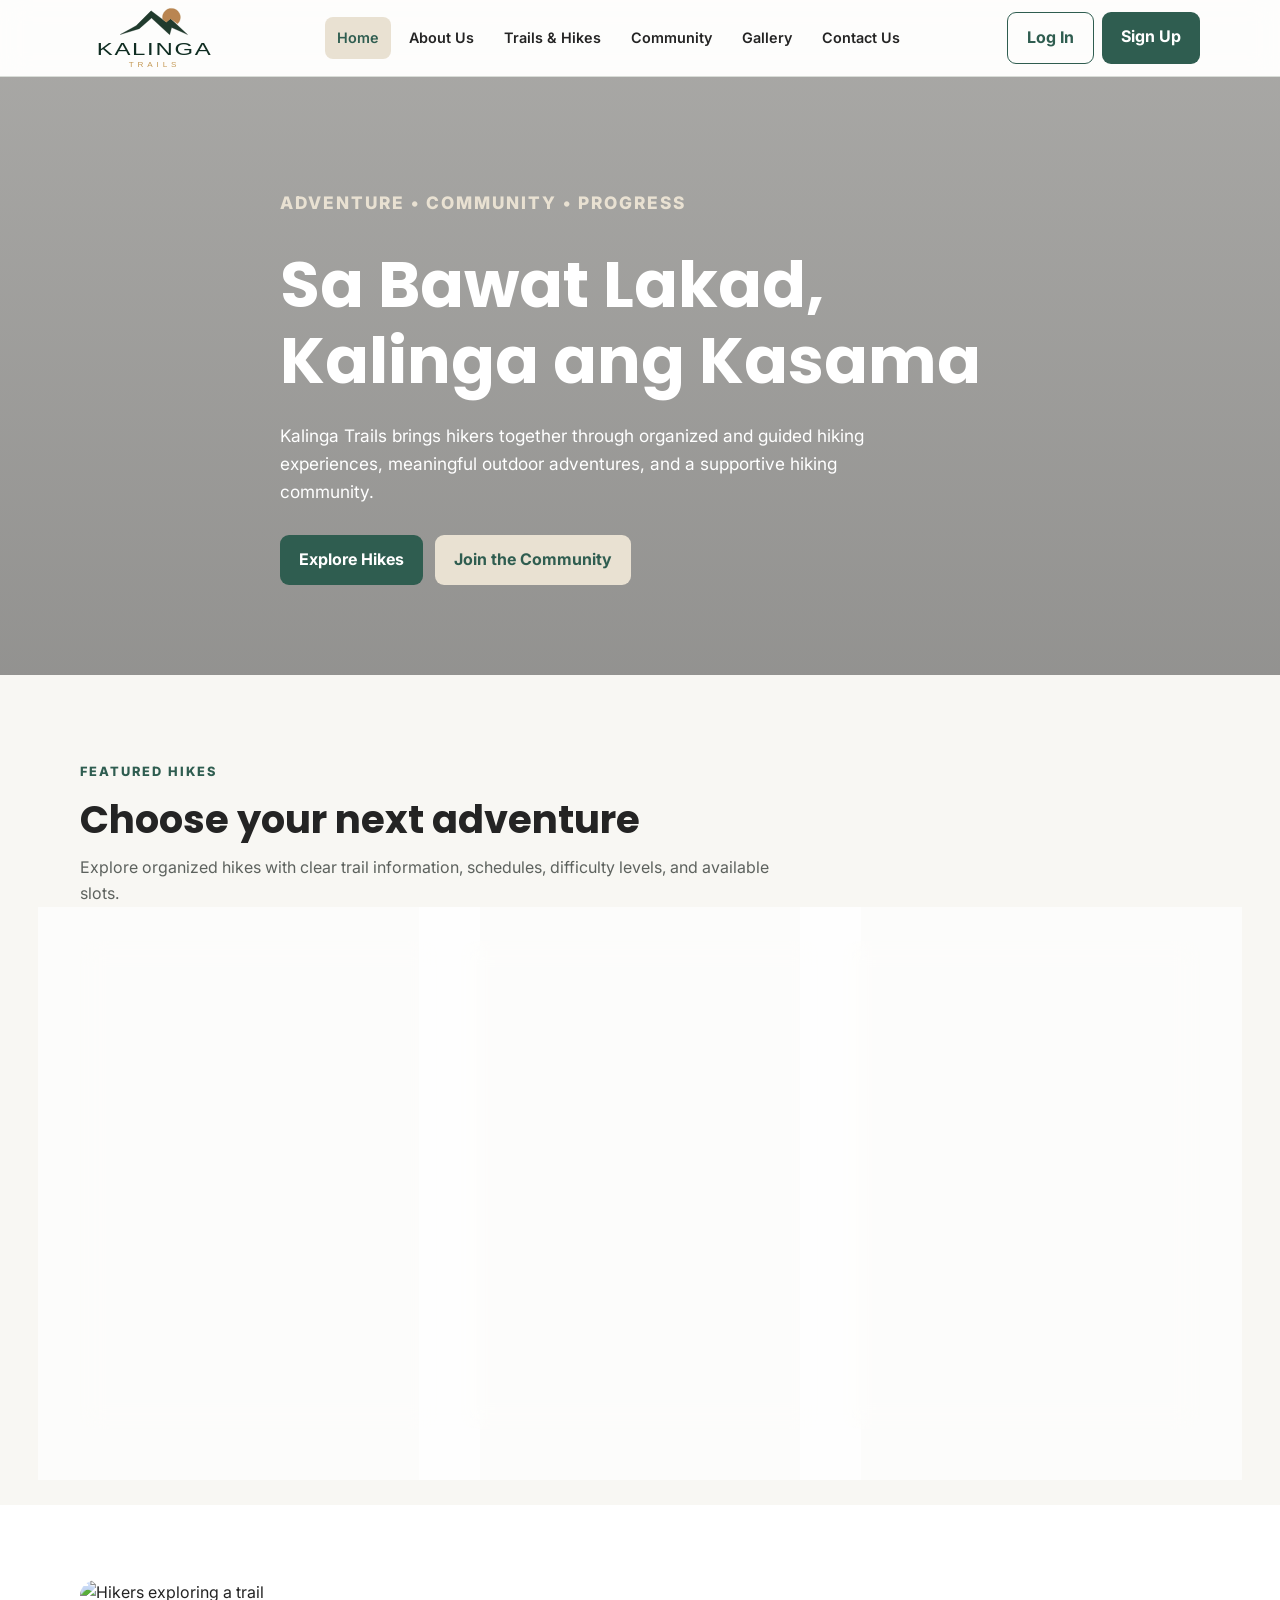
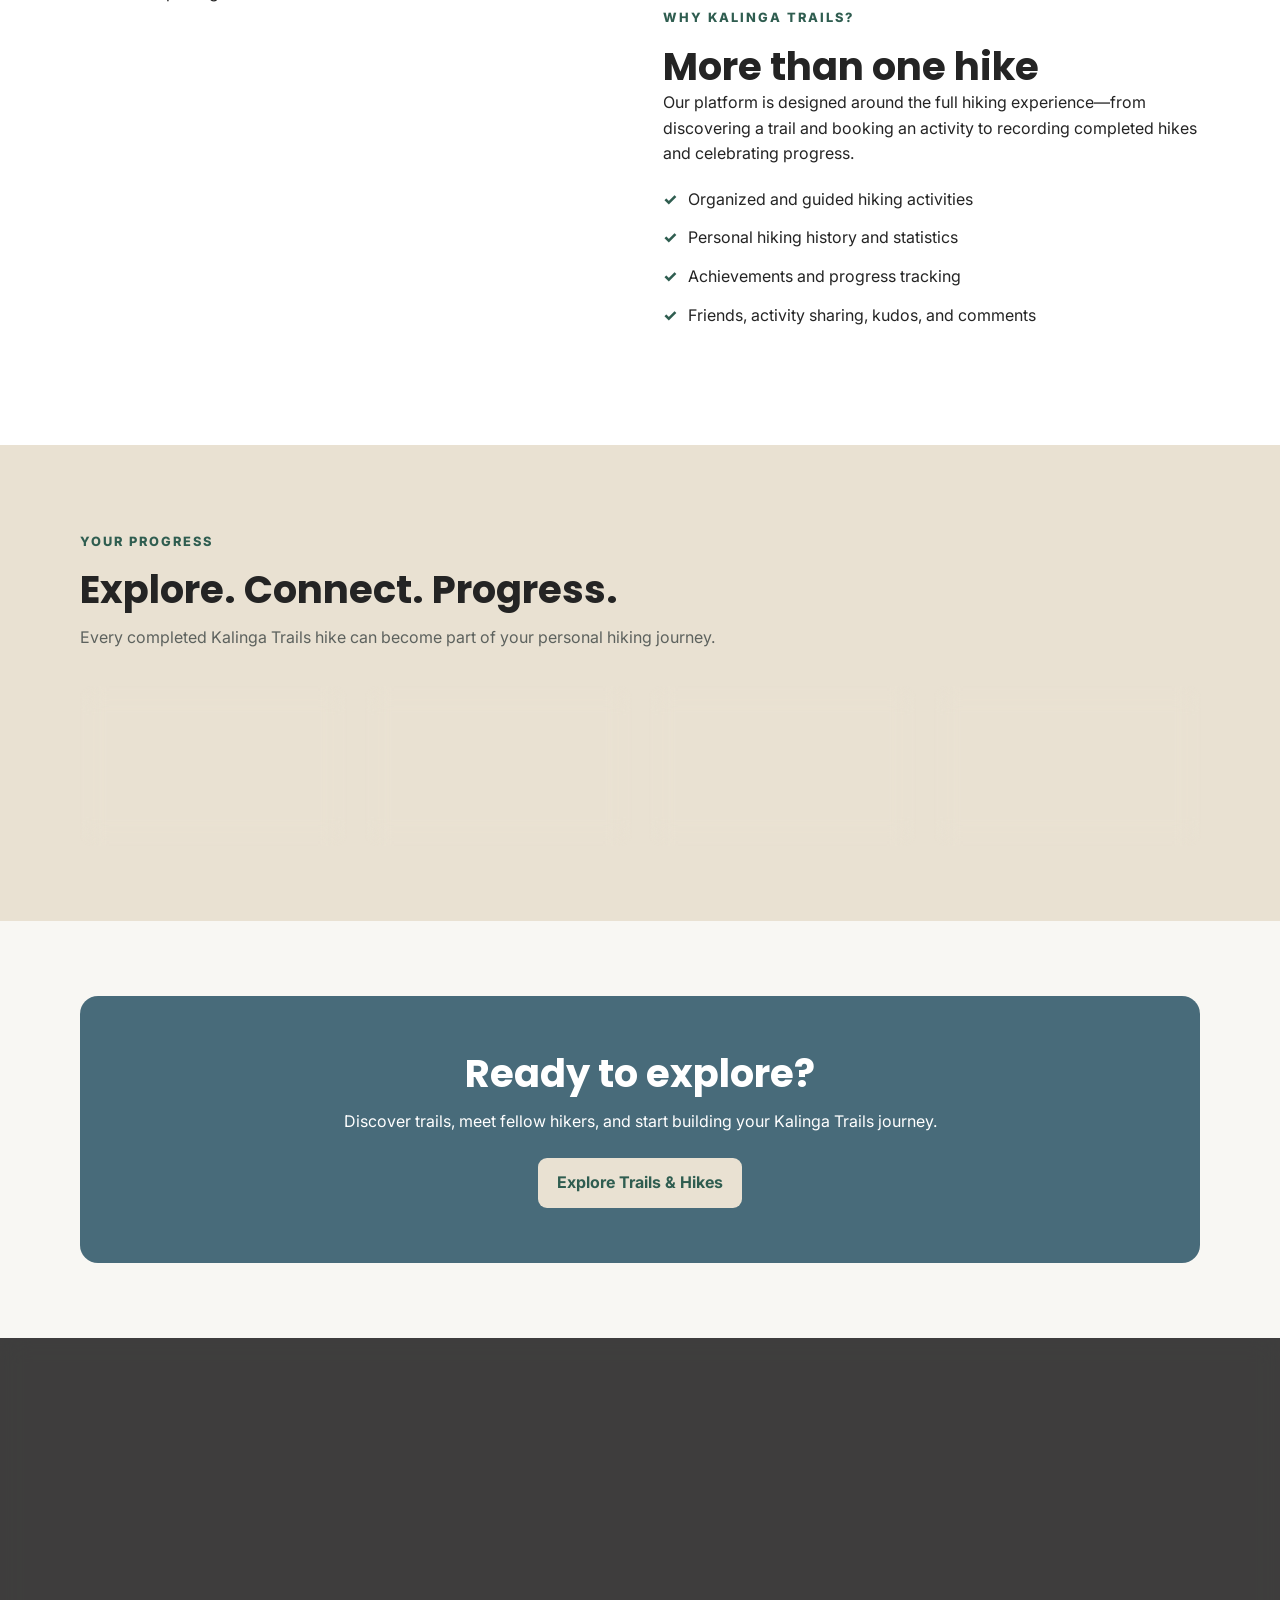
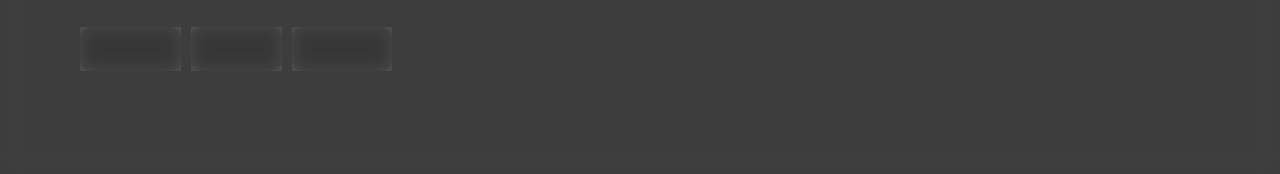
==== index.html @ 74669bc1 "Initial commit" ====
<!DOCTYPE html>
<html lang="en">
    <head>
        <meta charset="UTF-8">
        <meta name="viewport" content="width=device-width, initial-scale=1.0">
    <title>Kalinga Trails | Explore. Connect. Progress.</title>
        <link rel="stylesheet" href="style.css">
    </head>
    <body>
        <header class="site-header">
            <nav class="navbar container">

                <a class="logo" href="index.html" aria-label="Kalinga Trails Home">
                    <svg xmlns="http://www.w3.org/2000/svg"
                    class="logo-svg"
                    viewBox="240 420 780 430"
                    role="img"
                    aria-label="Kalinga Trails">

                    <path
                    d="M400 609 L505 551 L604 452 L704 527 L733 505 L845 609 L740 562 L727 610 L607 500 L526 570 Z"
                    fill="#203B2D"
                    stroke="#15291F"
                    stroke-width="2"
                    stroke-linejoin="round"/>

                    <path
                    d="M681 507 A59 59 0 1 1 779 538 L733 505 L704 527 Z"
                    fill="#B98551"
                    stroke="#A97842"
                    stroke-width="2"
                    stroke-linejoin="round"/>

                    <text
                    x="627" y="743"
                    text-anchor="middle"
                    font-family="Arial, Helvetica, sans-serif"
                    font-size="112"
                    font-weight="500"
                    letter-spacing="8"
                    fill="#102D22"
                    textLength="765"
                lengthAdjust="spacingAndGlyphs">KALINGA</text>

                <text
                x="627" y="824"
                text-anchor="middle"
                font-family="Arial, Helvetica, sans-serif"
                font-size="53"
                font-weight="400"
                letter-spacing="25"
                fill="#C49A57"
                textLength="342"
            lengthAdjust="spacingAndGlyphs">TRAILS</text>

        </svg>
    </a>
    <input type="checkbox" id="nav-toggle" class="nav-toggle" aria-label="Toggle navigation menu">
    <label for="nav-toggle" class="nav-toggle-label"><span></span></label>
    <ul class="nav-links">

    <li><a class="active" href="index.html">Home</a></li>
    <li><a href="about.html">About Us</a></li>
    <li><a href="trails.html">Trails & Hikes</a></li>
    <li><a href="community.html">Community</a></li>
    <li><a href="gallery.html">Gallery</a></li>
    <li><a href="contact.html">Contact Us</a></li>
    </ul>
    <div class="nav-actions">
    <a class="btn btn-outline" href="#">Log In</a>
    <a class="btn btn-primary" href="#">Sign Up</a>
    </div>
</nav>
</header>

<main>
    <section class="hero">
        <div class="container hero-content">
        <p class="eyebrow">Adventure • Community • Progress</p>
        <h1>Sa Bawat Lakad, Kalinga ang Kasama</h1>
        <p>Kalinga Trails brings hikers together through organized and guided hiking experiences, meaningful outdoor adventures, and a supportive hiking community.</p>
            <div class="hero-buttons">
            <a class="btn btn-primary" href="trails.html">Explore Hikes</a>
            <a class="btn btn-secondary" href="community.html">Join the Community</a>
            </div>
        </div>
    </section>

    <section class="section">
        <div class="container">
            <div class="section-header">
            <p class="eyebrow" style="color: var(--forest);">Featured Hikes</p>
            <h2>Choose your next adventure</h2>
            <p>Explore organized hikes with clear trail information, schedules, difficulty levels, and available slots.</p>
            </div>

            <div class="cards">
                <article class="card">
                    <img class="card-image" src="https://images.unsplash.com/photo-1551632811-561732d1e306?auto=format&fit=crop&w=900&q=80" alt="Hikers walking on a mountain trail">
                    <div class="card-body">
                    <span class="tag">Moderate</span>
                    <h3>Mount Ulap Adventure</h3>
                    <p>A scenic mountain hike featuring open ridges and refreshing views.</p>
                        <div class="card-meta">
                        <span class="tag">8 km</span>
                        <span class="tag">4–5 hrs</span>
                        <span class="tag">12 slots</span>
                        </div>
                    <a class="btn btn-primary" href="hike-details.html">View Details</a>
                    </div>
                </article>

                <article class="card">
                    <img class="card-image" src="https://images.unsplash.com/photo-1464278533981-50106e6176b1?auto=format&fit=crop&w=900&q=80" alt="Mountain landscape">
                    <div class="card-body">
                    <span class="tag">Easy</span>
                    <h3>Forest Ridge Walk</h3>
                    <p>A beginner-friendly outdoor experience for hikers starting their journey.</p>
                        <div class="card-meta">
                        <span class="tag">5 km</span>
                        <span class="tag">3 hrs</span>
                        <span class="tag">15 slots</span>
                        </div>
                    <a class="btn btn-primary" href="hike-details.html">View Details</a>
                    </div>
                </article>

                <article class="card">
                    <img class="card-image" src="https://images.unsplash.com/photo-1464278533981-50106e6176b1?auto=format&fit=crop&w=900&q=80" alt="Mountain trail under a blue sky">
                    <div class="card-body">
                    <span class="tag">Challenging</span>
                    <h3>Highland Summit</h3>
                    <p>A longer adventure for returning hikers looking for a greater challenge.</p>
                        <div class="card-meta">
                        <span class="tag">11 km</span>
                        <span class="tag">6–7 hrs</span>
                        <span class="tag">8 slots</span>
                        </div>
                    <a class="btn btn-primary" href="hike-details.html">View Details</a>
                    </div>
                </article>
            </div>
        </div>
    </section>

    <section class="section section-light">
        <div class="container split">
            <img src="https://images.unsplash.com/photo-1551632811-561732d1e306?auto=format&fit=crop&w=1200&q=80" alt="Hikers exploring a trail">
            <div>
            <p class="eyebrow" style="color: var(--forest);">Why Kalinga Trails?</p>
            <h2>More than one hike</h2>
            <p>Our platform is designed around the full hiking experience—from discovering a trail and booking an activity to recording completed hikes and celebrating progress.</p>
                <ul class="feature-list">
                <li>Organized and guided hiking activities</li>
                <li>Personal hiking history and statistics</li>
                <li>Achievements and progress tracking</li>
                <li>Friends, activity sharing, kudos, and comments</li>
                </ul>
            </div>
        </div>
    </section>

    <section class="section section-sand">
        <div class="container">
            <div class="section-header">
            <p class="eyebrow" style="color: var(--forest);">Your Progress</p>
            <h2>Explore. Connect. Progress.</h2>
            <p>Every completed Kalinga Trails hike can become part of your personal hiking journey.</p>
            </div>
            <div class="info-grid">
            <div class="info-box"><strong>01</strong><h3>Discover</h3><p>Find hikes that match your experience and interests.</p></div>
            <div class="info-box"><strong>02</strong><h3>Book</h3><p>Choose an available guided hiking activity.</p></div>
            <div class="info-box"><strong>03</strong><h3>Complete</h3><p>Join the hike and have your participation verified.</p></div>
            <div class="info-box"><strong>04</strong><h3>Progress</h3><p>Build your hiking history and earn achievements.</p></div>
            </div>
        </div>
    </section>

    <section class="section">
        <div class="container">
            <div class="cta">
            <h2>Ready to explore?</h2>
            <p>Discover trails, meet fellow hikers, and start building your Kalinga Trails journey.</p>
            <a class="btn btn-secondary" href="trails.html">Explore Trails & Hikes</a>
            </div>
        </div>
    </section>
</main>

<footer class="site-footer">
    <div class="container">
        <div class="footer-grid">
            <div>
            <h3>Kalinga Trails</h3>
            <p>Organized hiking experiences built around adventure, community, and progress.</p>
            </div>
            <div>
            <h3>Quick Links</h3>
                <ul class="footer-links">
                <li><a href="about.html">About Us</a></li>
                <li><a href="trails.html">Trails & Hikes</a></li>
                <li><a href="community.html">Community</a></li>
                <li><a href="gallery.html">Gallery</a></li>
                </ul>
            </div>
            <div>
            <h3>Contact</h3>
            <p>Email: hello@kalingatrails.example</p>
            <p>Phone: +63 900 123 4567</p>
            <p>Philippines</p>
            </div>
            <div>
                <h3>Social Accounts</h3>
                <div class="social-links">
                    <a href="#" aria-label="Facebook">Facebook</a>
                    <a href="#" aria-label="YouTube">YouTube</a>
                    <a href="#" aria-label="Instagram">Instagram</a>
                </div>
            </div>
        </div>
    <p class="copyright">© 2026 Kalinga Trails. All rights reserved.</p>
    </div>
</footer>
</body>
</html>
---- style.css ----
@import url('https://fonts.googleapis.com/css2?family=Inter:wght@400;500;600;700&family=Poppins:wght@600;700;800&display=swap');

:root {
    --forest: #2F5D50;
    --mountain: #486B7A;
    --sand: #E9E1D2;
    --offwhite: #F8F7F3;
    --charcoal: #242424;
    --white: #FFFFFF;
    --border: #d9ddd8;
    --shadow: 0 8px 24px rgba(36, 36, 36, 0.08);
}

* {
box-sizing: border-box;
margin: 0;
padding: 0;
}

html {
    scroll-behavior: smooth;
}

body {
    font-family: "Inter", sans-serif;
    color: var(--charcoal);
    background: var(--offwhite);
    line-height: 1.6;
}

img {
    width: 100%;
    display: block;
}

a {
    color: inherit;
    text-decoration: none;
}

h1, h2, h3, h4 {
    font-family: "Poppins", sans-serif;
    line-height: 1.2;
}

h1 {
    font-size: clamp(2.2rem, 5vw, 4.5rem);
}

h2 {
    font-size: clamp(1.8rem, 3vw, 2.7rem);
}

h3 {
    font-size: 1.25rem;
}

.container {
    width: min(1120px, 92%);
    margin: auto;
}

.site-header {
    background: var(--white);
    border-bottom: 1px solid var(--border);
    position: sticky;
    top: 0;
    z-index: 10;
}

.navbar {
    min-height: 76px;
    display: flex;
    align-items: center;
    justify-content: space-between;
    gap: 25px;
}

.logo {
    display: flex;
    align-items: center;
    flex-shrink: 0;
    color: var(--forest);
    text-decoration: none;
}

.logo-svg {
    display: block;
    width: 150px;
    height: 65px;
    flex-shrink: 0;
}

.logo-mark {
    width: 38px;
    height: 38px;
    border-radius: 50% 50% 45% 45%;
    background: var(--forest);
    position: relative;
    overflow: hidden;
}

.logo-mark::before {
    content: "";
    position: absolute;
    width: 28px;
    height: 28px;
    background: var(--mountain);
    transform: rotate(45deg);
    left: 5px;
    top: 15px;
}

.logo-mark::after {
    content: "";
    position: absolute;
    width: 20px;
    height: 20px;
    background: var(--sand);
    transform: rotate(45deg);
    left: 12px;
    top: 10px;
}

.nav-links {
    display: flex;
    flex-wrap: wrap;
    justify-content: flex-end;
    gap: 6px;
    list-style: none;
}

.nav-links a {
    display: block;
    padding: 9px 12px;
    border-radius: 8px;
    font-size: 0.9rem;
    font-weight: 600;
}

.nav-links a:hover,
.nav-links a.active {
    background: var(--sand);
    color: var(--forest);
}

.nav-actions {
    display: flex;
    gap: 8px;
}

.btn {
    display: inline-block;
    border: 0;
    border-radius: 9px;
    padding: 12px 19px;
    font-weight: 700;
    font-family: "Inter", sans-serif;
    cursor: pointer;
    text-align: center;

    transition: background-color 0.2s ease,
    transform 0.2s ease;
}

.btn:hover {
    transform: translateY(-2px);
}

.btn-primary {
    background: var(--forest);
    color: var(--white);
}

.btn-primary:hover {
    background: #244a40;
}

.btn-secondary {
    background: var(--sand);
    color: var(--forest);
}

.btn-outline {
    border: 1px solid var(--forest);
    color: var(--forest);
    background: transparent;
}


.btn:focus-visible {
    outline: 3px solid var(--mountain);
    outline-offset: 3px;
}
.hero {
    min-height: 590px;
    display: flex;
    align-items: center;
    background:
        linear-gradient(rgba(36,36,36,.38), rgba(36,36,36,.48)),
        url("https://images.unsplash.com/photo-1464822759023-fed622ff2c3b?auto=format&fit=crop&w=1800&q=85")
        center/cover;
        color: var(--white);
    }

    .hero-content {
        max-width: 720px;
        padding: 90px 0;
    }

    .eyebrow {
        color: var(--sand);
        text-transform: uppercase;
        letter-spacing: 2px;
        font-size: .8rem;
        font-weight: 800;
        margin-bottom: 15px;
    }

    .hero p {
        max-width: 650px;
        margin: 22px 0 30px;
        font-size: 1.08rem;
    }

    .hero-buttons {
        display: flex;
        flex-wrap: wrap;
        gap: 12px;
    }

    .section {
        padding: 75px 0;
    }

    .section-header {
        max-width: 700px;
        margin-bottom: 35px;
    }

    .section-header p {
        margin-top: 12px;
        color: #5d625e;
    }

    .section-light {
        background: var(--white);
    }

    .section-sand {
        background: var(--sand);
    }

    .cards {
        display: grid;
        grid-template-columns: repeat(3, 1fr);
        gap: 24px;
    }

    .card {
        background: var(--white);
        border-radius: 15px;
        overflow: hidden;
        box-shadow: var(--shadow);
        border: 1px solid rgba(36,36,36,.06);
    }

    .card-image {
        height: 220px;
        object-fit: cover;
    }

    .card-body {
        padding: 22px;
    }

    .card-body p {
        color: #606560;
        margin: 10px 0 18px;
    }

    .card-meta {
        display: flex;
        flex-wrap: wrap;
        gap: 8px;
        margin: 14px 0;
    }

    .card,
    .info-box,
    .activity {
        box-shadow: 0 4px 16px rgba(36, 36, 36, 0.06);
        transition: transform 0.2s ease,
        box-shadow 0.2s ease;
    }

    .card:hover {
        transform: translateY(-4px);
        box-shadow: 0 10px 26px rgba(36, 36, 36, 0.12);
    }

    .tag {
        background: var(--sand);
        color: var(--forest);
        padding: 5px 9px;
        border-radius: 20px;
        font-size: .78rem;
        font-weight: 700;
    }

    .info-grid {
        display: grid;
        grid-template-columns: repeat(4, 1fr);
        gap: 18px;
    }

    .info-box {
        background: var(--white);
        border-radius: 12px;
        padding: 22px;
        border: 1px solid var(--border);
    }

    .info-box strong {
        display: block;
        color: var(--forest);
        font-size: 1.5rem;
        font-family: "Poppins", sans-serif;
    }

    .split {
        display: grid;
        grid-template-columns: 1fr 1fr;
        gap: 45px;
        align-items: center;
    }

    .split img {
        height: 390px;
        object-fit: cover;
        border-radius: 16px;
    }

    .feature-list {
        list-style: none;
        margin-top: 20px;
    }

    .feature-list li {
        margin: 13px 0;
        padding-left: 25px;
        position: relative;
    }

    .feature-list li::before {
        content: "✓";
        color: var(--forest);
        font-weight: 800;
        position: absolute;
        left: 0;
    }

    .page-hero {
        padding: 80px 0;
        background: var(--forest);
        color: var(--white);
    }

    .page-hero p {
        max-width: 680px;
        margin-top: 14px;
        color: #edf3ef;
    }

    .filters {
        display: flex;
        flex-wrap: wrap;
        gap: 10px;
        margin-bottom: 28px;
    }

    .filter {
        padding: 9px 15px;
        border-radius: 20px;
        border: 1px solid var(--border);
        background: var(--white);
        color: var(--charcoal);
        font-size: .9rem;
    }

    .details-grid {
        display: grid;
        grid-template-columns: 1.5fr 1fr;
        gap: 35px;
    }

    .details-image {
        border-radius: 16px;
        height: 460px;
        object-fit: cover;
    }

    .detail-panel {
        background: var(--white);
        padding: 28px;
        border-radius: 16px;
        box-shadow: var(--shadow);
        align-self: start;
    }

    .detail-row {
        display: flex;
        justify-content: space-between;
        gap: 20px;
        padding: 13px 0;
        border-bottom: 1px solid var(--border);
    }

    .detail-row:last-child {
        border-bottom: 0;
    }

    .gallery {
        display: grid;
        grid-template-columns: repeat(3, 1fr);
        gap: 16px;
    }

    .gallery img {
        height: 270px;
        object-fit: cover;
        border-radius: 12px;
    }

    .community-grid {
        display: grid;
        grid-template-columns: 2fr 1fr;
        gap: 24px;
    }

    .activity {
        background: var(--white);
        border: 1px solid var(--border);
        border-radius: 14px;
        padding: 22px;
        margin-bottom: 16px;
    }

    .activity-top {
        display: flex;
        justify-content: space-between;
        gap: 10px;
        margin-bottom: 10px;
    }

    .badge {
        background: var(--forest);
        color: var(--white);
        border-radius: 20px;
        padding: 5px 10px;
        font-size: .75rem;
        font-weight: 700;
    }

    .form-box {
        background: var(--white);
        padding: 30px;
        border-radius: 15px;
        box-shadow: var(--shadow);
    }

    .form-group {
        margin-bottom: 17px;
    }

    label {
        display: block;
        font-weight: 700;
        margin-bottom: 7px;
    }

    input, textarea, select {
        width: 100%;
        border: 1px solid #cbd1cc;
        border-radius: 8px;
        padding: 12px;
        font: inherit;
        background: var(--white);
    }

    textarea {
        min-height: 130px;
        resize: vertical;
    }

    .faq {
        margin-top: 35px;
    }

    .faq-item {
        background: var(--white);
        padding: 20px;
        border-bottom: 1px solid var(--border);
    }

    .site-footer {
        background: var(--charcoal);
        color: var(--white);
        padding: 50px 0 25px;
    }

    .footer-grid {
        display: grid;
        grid-template-columns: 1.5fr 1fr 1fr;
        gap: 35px;
    }

    .footer-grid h3 {
        margin-bottom: 13px;
    }

    .footer-grid p,
    .footer-grid a {
        color: #d4d8d5;
    }

    .footer-links {
        list-style: none;
    }

    .footer-links li {
        margin: 7px 0;
    }

    .copyright {
        border-top: 1px solid #454945;
        margin-top: 35px;
        padding-top: 20px;
        color: #b7bcb8;
        font-size: .85rem;
    }

    .cta {
        text-align: center;
        background: var(--mountain);
        color: var(--white);
        border-radius: 18px;
        padding: 55px 25px;
    }

    .cta p {
        margin: 12px auto 24px;
        max-width: 650px;
    }

    /* Glass Morphism */
    .site-header {
        background: rgba(255, 255, 255, 0.72);
        backdrop-filter: blur(14px);
        -webkit-backdrop-filter: blur(14px);
    }

    .card,
    .info-box,
    .activity,
    .form-box,
    .detail-panel,
    .faq-item,
    .filter {
        background: rgba(255, 255, 255, 0.62);
        border: 1px solid rgba(255, 255, 255, 0.45);
        backdrop-filter: blur(12px);
        -webkit-backdrop-filter: blur(12px);
    }

    .card,
    .info-box,
    .activity,
    .form-box,
    .detail-panel {
        box-shadow: 0 8px 28px rgba(36, 36, 36, 0.10);
    }

    .site-footer {
        background: rgba(36, 36, 36, 0.88);
        backdrop-filter: blur(14px);
        -webkit-backdrop-filter: blur(14px);
    }

    .social-links {
        display: flex;
        flex-wrap: wrap;
        gap: 10px;
        margin-top: 12px;
    }

    .social-links a {
        display: inline-block;
        padding: 8px 12px;
        border: 1px solid rgba(255, 255, 255, 0.25);
        border-radius: 10px;
        background: rgba(255, 255, 255, 0.08);
        color: #d4d8d5;
        backdrop-filter: blur(8px);
        -webkit-backdrop-filter: blur(8px);
        transition: background-color 0.2s ease,
        transform 0.2s ease;
    }

    .social-links a:hover {
        background: rgba(255, 255, 255, 0.16);
        transform: translateY(-2px);
    }

    /* ===== Hamburger toggle (hidden on desktop and tablet) ===== */
.nav-toggle {
    position: absolute;
    opacity: 0;
    pointer-events: none;
}

.nav-toggle-label {
    display: none;
}

/* ===== Responsive: Tablet landscape (header) ===== */
@media (max-width: 1024px) {
    .navbar {
        flex-wrap: wrap;
        align-items: center;
        justify-content: space-between;
        gap: 6px 12px;
        padding: 10px 0;
        min-height: auto;
    }

    .nav-actions {
        order: 2;
    }

    .nav-links {
        order: 3;
        width: 100%;
        flex-wrap: wrap;
        justify-content: flex-start;
        gap: 4px;
    }
}

/* ===== Responsive: Tablet ===== */
@media (max-width: 900px) {
    .cards {
        grid-template-columns: repeat(2, 1fr);
    }

    .info-grid {
        grid-template-columns: repeat(2, 1fr);
    }

    .split,
    .details-grid,
    .community-grid {
        grid-template-columns: 1fr;
    }

    .footer-grid {
        grid-template-columns: 1fr 1fr;
    }
}

/* ===== Responsive: Mobile ===== */
@media (max-width: 600px) {
    .container {
        width: min(92%, 520px);
    }

    /* Header */
    .site-header {
        position: static;
    }

    .logo-svg {
        width: 110px;
        height: 48px;
    }

    /* Hamburger button */
    .nav-toggle-label {
        display: flex;
        align-items: center;
        justify-content: center;
        order: 1;
        width: 44px;
        height: 44px;
        border-radius: 8px;
        cursor: pointer;
    }

    .nav-toggle:focus-visible + .nav-toggle-label {
        outline: 3px solid var(--mountain);
        outline-offset: 2px;
    }

    /* Three lines */
    .nav-toggle-label span,
    .nav-toggle-label span::before,
    .nav-toggle-label span::after {
        display: block;
        width: 24px;
        height: 3px;
        border-radius: 2px;
        background: var(--forest);
        transition: transform 0.2s ease, background-color 0.2s ease;
    }

    .nav-toggle-label span {
        position: relative;
    }

    .nav-toggle-label span::before,
    .nav-toggle-label span::after {
        content: "";
        position: absolute;
        left: 0;
    }

    .nav-toggle-label span::before {
        top: -8px;
    }

    .nav-toggle-label span::after {
        top: 8px;
    }

    /* Turns into an X when open */
    .nav-toggle:checked + .nav-toggle-label span {
        background: transparent;
    }

    .nav-toggle:checked + .nav-toggle-label span::before {
        transform: translateY(8px) rotate(45deg);
    }

    .nav-toggle:checked + .nav-toggle-label span::after {
        transform: translateY(-8px) rotate(-45deg);
    }

    /* Menu panel: hidden until the checkbox is ticked */
    .nav-links,
    .nav-actions {
        display: none;
        width: 100%;
    }

    .nav-links {
        order: 2;
        grid-template-columns: 1fr;
        gap: 6px;
        padding-top: 6px;
    }

    .nav-actions {
        order: 3;
        padding-bottom: 6px;
    }

    .nav-actions .btn {
        flex: 1;
    }

    .nav-toggle:checked ~ .nav-links {
        display: grid;
    }

    .nav-toggle:checked ~ .nav-actions {
        display: flex;
    }

    .nav-links a {
        padding: 12px;
        font-size: .95rem;
        text-align: center;
        background: var(--offwhite);
    }

    /* Hero */
    .hero {
        min-height: 420px;
    }

    .hero-content {
        padding: 48px 0;
    }

    .hero p {
        margin: 16px 0 22px;
        font-size: 1rem;
    }

    .hero-buttons .btn {
        width: 100%;
    }

    /* Sections */
    .section {
        padding: 40px 0;
    }

    .section-header {
        margin-bottom: 24px;
    }

    .cards,
    .info-grid,
    .gallery,
    .footer-grid {
        grid-template-columns: 1fr;
    }

    /* Cards and images */
    .card-body {
        padding: 18px;
    }

    .card-image {
        height: 180px;
    }

    .split img,
    .details-image {
        height: 220px;
    }

    .gallery img {
        height: 200px;
    }

    .page-hero {
        padding: 48px 0;
    }

    /* CTA and footer */
    .cta {
        padding: 36px 18px;
    }

    .site-footer {
        padding: 36px 0 20px;
    }

    .footer-grid {
        gap: 22px;
    }
}
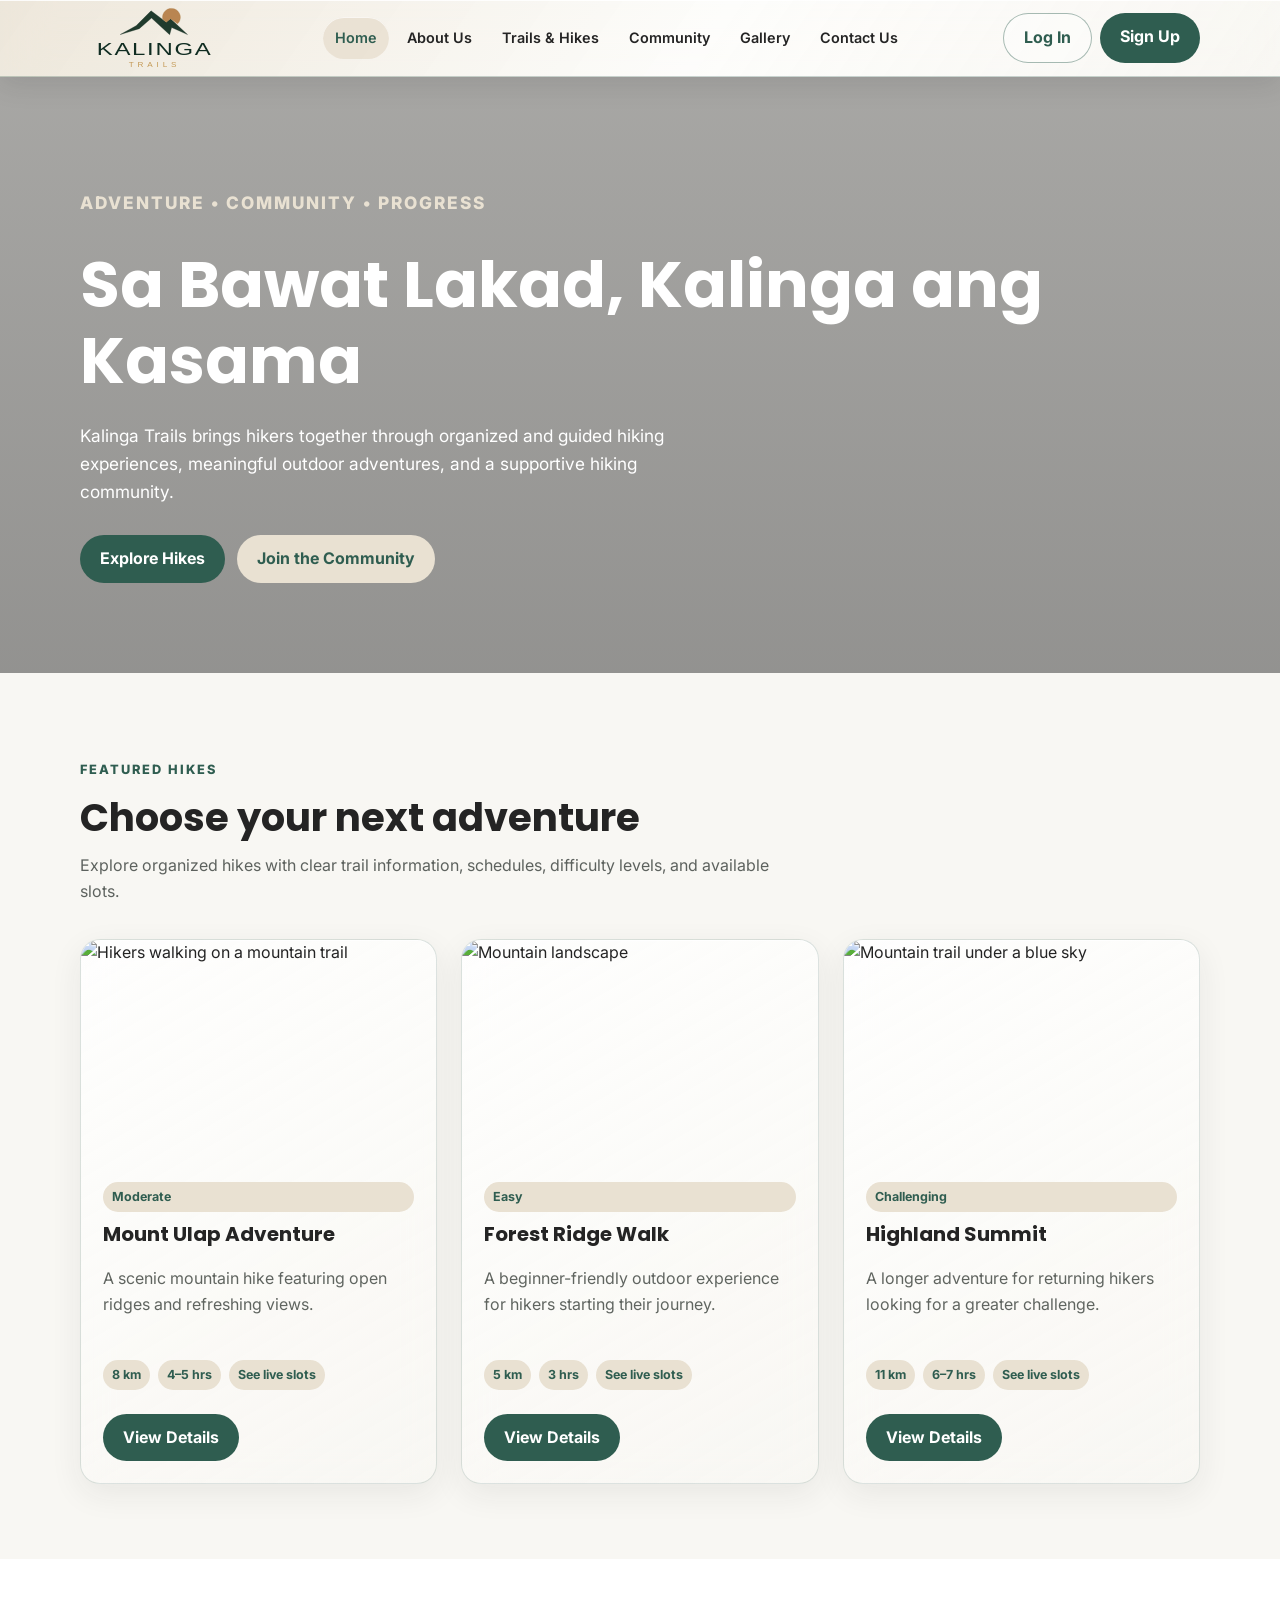
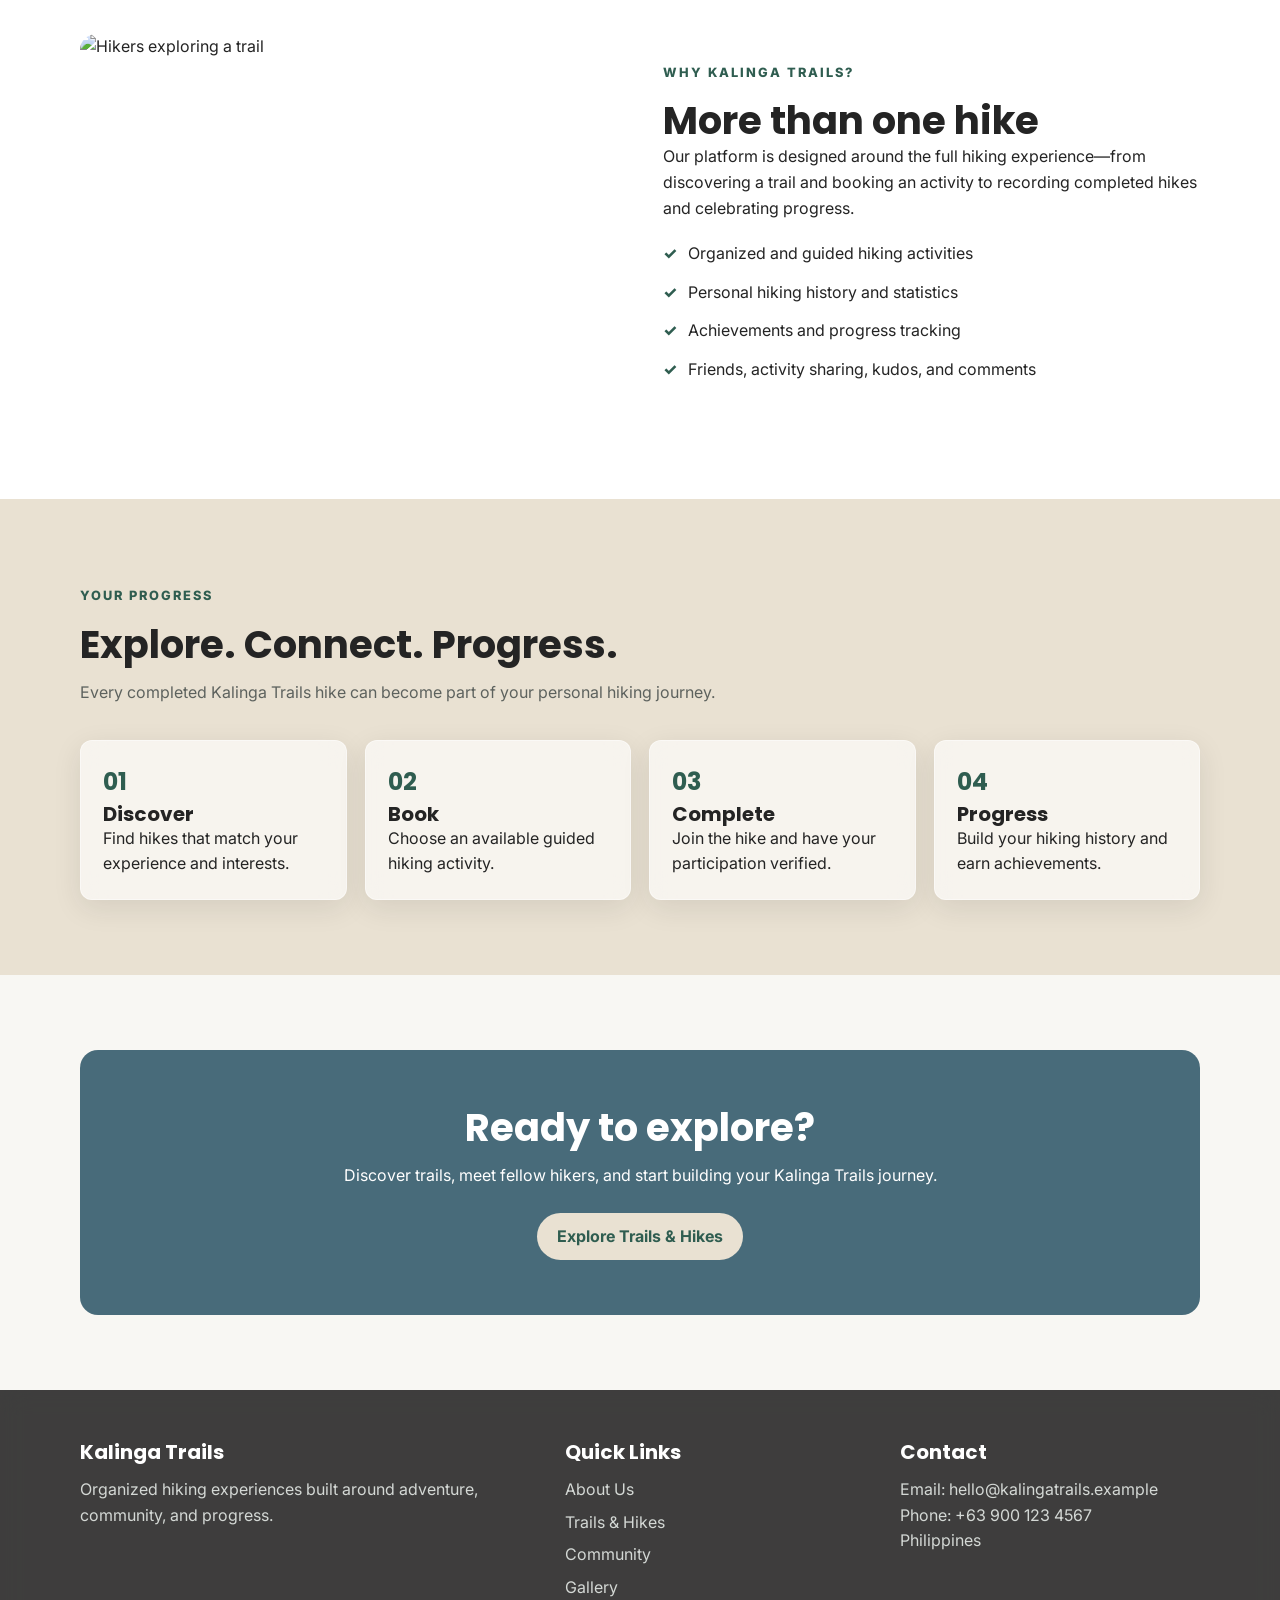
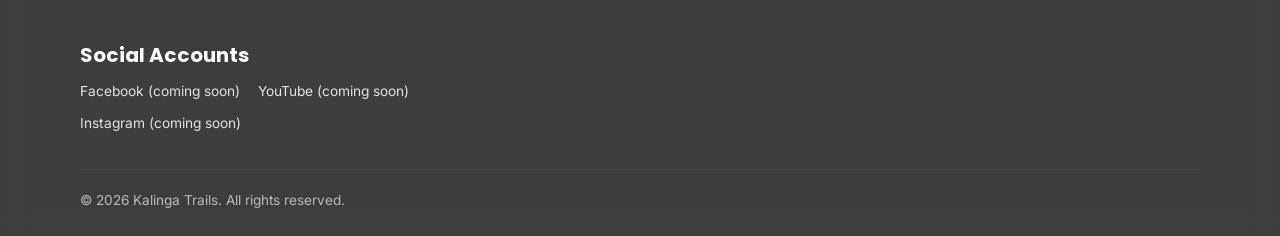
==== commit 7dcb67ae: "Updated Kalinga Trails Website" ====
--- a/index.html
+++ b/index.html
@@ -4,7 +4,7 @@
         <meta charset="UTF-8">
         <meta name="viewport" content="width=device-width, initial-scale=1.0">
     <title>Kalinga Trails | Explore. Connect. Progress.</title>
-        <link rel="stylesheet" href="style.css">
+        <link rel="stylesheet" href="style.css"><link rel="stylesheet" href="enhancements.css">
     </head>
     <body>
         <header class="site-header">
@@ -67,8 +67,8 @@
     <li><a href="contact.html">Contact Us</a></li>
     </ul>
     <div class="nav-actions">
-    <a class="btn btn-outline" href="#">Log In</a>
-    <a class="btn btn-primary" href="#">Sign Up</a>
+    <a class="btn btn-outline" href="auth.html">Log In</a>
+    <a class="btn btn-primary" href="auth.html?mode=signup">Sign Up</a>
     </div>
 </nav>
 </header>
@@ -104,9 +104,9 @@
                         <div class="card-meta">
                         <span class="tag">8 km</span>
                         <span class="tag">4–5 hrs</span>
-                        <span class="tag">12 slots</span>
+                        <span class="tag">See live slots</span>
                         </div>
-                    <a class="btn btn-primary" href="hike-details.html">View Details</a>
+                    <a class="btn btn-primary" href="hike-details.html?hike=1">View Details</a>
                     </div>
                 </article>
 
@@ -119,9 +119,9 @@
                         <div class="card-meta">
                         <span class="tag">5 km</span>
                         <span class="tag">3 hrs</span>
-                        <span class="tag">15 slots</span>
+                        <span class="tag">See live slots</span>
                         </div>
-                    <a class="btn btn-primary" href="hike-details.html">View Details</a>
+                    <a class="btn btn-primary" href="hike-details.html?hike=2">View Details</a>
                     </div>
                 </article>
 
@@ -134,9 +134,9 @@
                         <div class="card-meta">
                         <span class="tag">11 km</span>
                         <span class="tag">6–7 hrs</span>
-                        <span class="tag">8 slots</span>
+                        <span class="tag">See live slots</span>
                         </div>
-                    <a class="btn btn-primary" href="hike-details.html">View Details</a>
+                    <a class="btn btn-primary" href="hike-details.html?hike=3">View Details</a>
                     </div>
                 </article>
             </div>
@@ -212,14 +212,14 @@
             <div>
                 <h3>Social Accounts</h3>
                 <div class="social-links">
-                    <a href="#" aria-label="Facebook">Facebook</a>
-                    <a href="#" aria-label="YouTube">YouTube</a>
-                    <a href="#" aria-label="Instagram">Instagram</a>
+                    <span class="kt-social-label">Facebook (coming soon)</span>
+                    <span class="kt-social-label">YouTube (coming soon)</span>
+                    <span class="kt-social-label">Instagram (coming soon)</span>
                 </div>
             </div>
         </div>
     <p class="copyright">© 2026 Kalinga Trails. All rights reserved.</p>
     </div>
 </footer>
-</body>
+<script defer src="app.js"></script></body>
 </html>
--- a/style.css
+++ b/style.css
@@ -853,3 +853,394 @@
         gap: 22px;
     }
 }
+
+
+/* Proportional refinements; original theme, fonts and layout retained. */
+html {scroll-padding-top:85px} body{overflow-x:hidden} button,input,select,textarea{font:inherit} button{cursor:pointer}
+button:disabled,[aria-disabled=true]{opacity:.55;pointer-events:none} :focus-visible{outline:3px solid var(--mountain);outline-offset:3px}
+.card,.detail-panel,.form-box{min-width:0}.card{display:flex;flex-direction:column;height:100%;overflow:hidden}.card-body{display:flex;flex-direction:column;gap:10px;flex:1}.card-body .btn{margin-top:auto;align-self:flex-start}.card-meta{flex-wrap:wrap;gap:8px}.card-image{object-fit:cover}.details-grid>*{min-width:0}.detail-row{gap:12px;overflow-wrap:anywhere}.detail-row span{text-align:right}.navbar{gap:14px}.nav-actions{gap:8px}.nav-links{min-width:0}.nav-actions .btn{white-space:nowrap}
+.kt-link{color:var(--forest);text-decoration:underline}.kt-muted{color:#576661;font-size:.93rem}.kt-wide{width:100%;margin-top:22px;display:inline-flex;justify-content:center}.kt-separator{border:0;border-top:1px solid var(--border);margin:24px 0}.kt-actions{display:flex;flex-wrap:wrap;gap:10px;align-items:center;margin-top:12px}.kt-actions .btn{font-size:.9rem}.kt-filter-row{display:flex;flex-wrap:wrap;gap:14px;margin:0 0 24px;align-items:end}.kt-filter-row label{display:grid;gap:5px;font-weight:600;flex:1;min-width:170px}.kt-filter-row input,.kt-filter-row select{border:1px solid var(--border);background:white;padding:12px;border-radius:9px;width:100%;min-height:46px}
+.kt-panel{background:white;border:1px solid var(--border);border-radius:14px;padding:clamp(20px,3vw,32px);box-shadow:var(--shadow);min-width:0}.kt-panel>h2{font-size:clamp(1.5rem,2.5vw,2rem);margin-bottom:18px}.kt-panel>h3{font-size:1.1rem;margin:24px 0 12px}.kt-panel>p{margin-bottom:16px}.kt-fields{display:grid;grid-template-columns:repeat(2,minmax(0,1fr));gap:16px;margin:18px 0}.kt-field{display:flex;flex-direction:column;gap:6px;font-size:.94rem;font-weight:600;min-width:0}.kt-field input,.kt-field textarea,.kt-field select,.kt-comment-form input{width:100%;border:1px solid #bdc9c3;border-radius:8px;padding:11px 12px;background:#fff;color:var(--charcoal);font-weight:400;min-height:44px}.kt-field textarea{resize:vertical}.kt-full{grid-column:1/-1}.kt-check{display:flex;gap:8px;align-items:start;margin:15px 0 20px}.kt-check input{margin-top:6px}.kt-auth{max-width:630px;margin:auto}
+.kt-dashboard{display:grid;grid-template-columns:240px minmax(0,1fr);gap:24px;align-items:start}.kt-sidebar{background:white;border:1px solid var(--border);border-radius:14px;padding:14px;position:sticky;top:90px}.kt-user{padding:13px;border-bottom:1px solid var(--border);margin-bottom:8px}.kt-user p{font-size:.75rem;color:var(--mountain)}.kt-sidebar nav{display:grid;gap:3px}.kt-sidebar a{display:block;padding:11px 12px;border-radius:8px;font-weight:600;font-size:.9rem;transition:background .15s}.kt-sidebar a:hover,.kt-sidebar a.selected{background:var(--sand);color:var(--forest)}.kt-dashboard-content{min-width:0}.kt-stats{display:grid;grid-template-columns:repeat(auto-fit,minmax(135px,1fr));gap:12px;margin-bottom:20px}.kt-stat{padding:18px;border:1px solid var(--border);border-radius:10px;background:var(--offwhite);display:grid;gap:6px}.kt-stat span{font-size:.8rem;color:#53665d}.kt-stat strong{font-family:Poppins,sans-serif;font-size:1.6rem;color:var(--forest);overflow-wrap:anywhere}.kt-item{display:flex;align-items:start;justify-content:space-between;gap:15px;padding:16px 0;border-bottom:1px solid var(--border);min-width:0}.kt-item:last-child{border-bottom:0}.kt-item>*{min-width:0}.kt-item p{margin:5px 0;overflow-wrap:anywhere}.kt-grow{width:100%}.kt-participant{display:grid;grid-template-columns:minmax(100px,1fr) minmax(140px,1fr) minmax(140px,1fr);gap:12px;align-items:center;padding:14px 0;border-bottom:1px solid var(--border)}.kt-participant .kt-field{font-size:.8rem}.kt-profile-top{display:flex;gap:18px;align-items:center;flex-wrap:wrap}.kt-avatar{width:88px;height:88px;object-fit:cover;border-radius:50%;border:2px solid var(--forest)}.kt-avatar-fallback{display:grid;place-items:center;background:var(--sand);font-size:2.4rem}.kt-post{display:block}.kt-post-photo{max-height:380px;object-fit:cover;border-radius:10px;margin:12px 0}.kt-comments{margin:12px 0}.kt-comment-form{display:flex;gap:8px}.kt-comment-form input{flex:1;min-width:0}.kt-comment-form button{flex-shrink:0}.kt-gallery-item{position:relative;border:0;padding:0;text-align:left;background:var(--sand);border-radius:9px;overflow:hidden;min-width:0}.kt-gallery-item img{height:240px;object-fit:cover;transition:transform .2s}.kt-gallery-item:hover img{transform:scale(1.035)}.kt-gallery-item span{position:absolute;bottom:0;left:0;right:0;padding:10px 13px;color:white;background:linear-gradient(transparent,rgba(0,0,0,.7));font-size:.85rem}.kt-modal{border:0;border-radius:14px;padding:25px;max-width:min(900px,95vw);max-height:90vh;box-shadow:0 20px 65px #0005}.kt-modal::backdrop{background:#0009}.kt-modal-close{float:right;background:none;border:0;font-size:2rem;line-height:1;padding:0 0 10px 12px}.kt-modal-image{max-height:72vh;object-fit:contain}.kt-modal p{padding-top:10px}#kt-toast{position:fixed;bottom:24px;right:24px;background:var(--forest);color:white;padding:14px 18px;border-radius:10px;z-index:99;max-width:340px;box-shadow:var(--shadow);opacity:0;transform:translateY(15px);pointer-events:none;transition:.2s}#kt-toast.show{opacity:1;transform:translateY(0)}#kt-toast.error{background:#8c3b35}progress{accent-color:var(--forest);max-width:130px}
+@media(max-width:900px){.kt-dashboard{grid-template-columns:1fr}.kt-sidebar{position:static}.kt-sidebar nav{display:flex;overflow-x:auto;gap:6px;scrollbar-width:thin;padding-bottom:6px}.kt-sidebar nav a{white-space:nowrap}.kt-user{padding:8px 12px}.kt-stats{grid-template-columns:repeat(2,minmax(0,1fr))}}
+@media(max-width:600px){.kt-panel{padding:18px}.kt-fields{grid-template-columns:1fr}.kt-participant{grid-template-columns:1fr}.kt-item{flex-direction:column;gap:8px}.kt-comment-form{flex-wrap:wrap}.kt-filter-row label{min-width:100%}.kt-stats{grid-template-columns:repeat(2,minmax(0,1fr))}.kt-dashboard{gap:14px}.nav-actions .btn{font-size:.85rem}.kt-item .kt-actions{margin-top:0}}
+@media(prefers-reduced-motion:reduce){*,*::before,*::after{scroll-behavior:auto!important;transition:none!important}}
+.kt-social-label{display:inline-block;font-size:.86rem;opacity:.85;margin-right:8px}.kt-items{margin-bottom:20px}.kt-post h3{margin:0 0 8px}
+
+/* Dashboard-only: compact banner and proportionate content spacing. */
+body.kt-dashboard-page .page-hero { padding: clamp(22px, 3vw, 42px) 0; }
+body.kt-dashboard-page .page-hero .eyebrow { margin: 0 0 6px; font-size: .76rem; letter-spacing: .14em; }
+body.kt-dashboard-page .page-hero h1 { font-size: clamp(1.85rem, 3.1vw, 2.8rem); line-height: 1.18; margin: 0; }
+body.kt-dashboard-page .page-hero p:not(.eyebrow) { margin-top: 8px; font-size: .96rem; }
+body.kt-dashboard-page main > .section { padding-top: clamp(20px, 3vw, 38px); padding-bottom: clamp(30px, 4vw, 55px); }
+body.kt-dashboard-page .kt-sidebar { top: 96px; }
+body.kt-dashboard-page .kt-dashboard-content { min-height: 270px; }
+body.kt-dashboard-page .kt-sidebar a:focus-visible { outline-offset: -2px; }
+@media (max-width: 600px) {
+ body.kt-dashboard-page .page-hero { padding: 20px 0 24px; }
+ body.kt-dashboard-page .page-hero h1 { font-size: 1.75rem; }
+ body.kt-dashboard-page main > .section { padding-top: 18px; }
+}
+
+
+/* 2026 UI pass: shared compact inner-page banners. Home hero is untouched. */
+body:not(.kt-dashboard-page) .page-hero {padding:clamp(26px,3.6vw,52px) 0;}
+body:not(.kt-dashboard-page) .page-hero h1 {font-size:clamp(1.85rem,3.4vw,3rem);line-height:1.16;max-width:900px;overflow-wrap:break-word;}
+body:not(.kt-dashboard-page) .page-hero .eyebrow {font-size:.78rem;letter-spacing:.12em;margin-bottom:7px;}
+body:not(.kt-dashboard-page) .page-hero p:not(.eyebrow) {margin-top:9px;font-size:clamp(.9rem,1.2vw,1rem);line-height:1.55;}
+body:not(.kt-dashboard-page) .page-hero + .section {padding-top:clamp(25px,3.8vw,50px);}
+body.kt-dashboard-page .page-hero {padding:clamp(20px,2.6vw,36px) 0;}
+body.kt-dashboard-page .page-hero h1 {font-size:clamp(1.75rem,2.7vw,2.5rem);}
+/* Clearer targets and softer state changes, maintaining the original colors. */
+.kt-sidebar nav a {min-height:42px;display:flex;align-items:center;gap:6px;transition:background-color .16s ease,color .16s ease;}
+.kt-sidebar nav a.selected {box-shadow:inset 3px 0 0 var(--forest);}
+.kt-dashboard-content .kt-panel {max-width:100%;}
+.kt-dashboard-content .kt-panel>h2 {line-height:1.2;overflow-wrap:anywhere;}
+.kt-dashboard-content {min-height:400px;}
+.kt-panel form .btn {min-height:43px;}
+.kt-panel input,.kt-panel select,.kt-panel textarea {max-width:100%;}
+.kt-fields .kt-field {min-width:0;}
+.kt-actions {row-gap:10px;}
+.kt-actions .btn {min-height:42px;display:inline-flex;align-items:center;justify-content:center;text-align:center;}
+.kt-field input:focus,.kt-field select:focus,.kt-field textarea:focus,.kt-filter-row input:focus,.kt-filter-row select:focus {outline:2px solid var(--mountain);outline-offset:1px;border-color:var(--forest);}
+.kt-item {overflow-wrap:anywhere;}
+.kt-item .kt-actions {flex-shrink:0;}
+.kt-stat {min-width:0;}
+.kt-dashboard-content [role=status] {font-size:.85rem;color:var(--mountain);margin:0 0 12px;}
+@media(max-width:1024px){.navbar .nav-actions .btn {padding-inline:12px;}}
+@media(max-width:900px){
+ .kt-sidebar {padding:12px;}
+ .kt-sidebar nav {display:flex;overflow-x:auto;scroll-snap-type:x proximity;gap:5px;padding-bottom:7px;}
+ .kt-sidebar nav a {scroll-snap-align:start;flex:0 0 auto;padding:10px 12px;}
+ .kt-dashboard-content {min-height:320px;}
+ .kt-panel>h2 {font-size:clamp(1.4rem,3vw,1.85rem);}
+}
+@media(max-width:600px){
+ body:not(.kt-dashboard-page) .page-hero {padding:24px 0 28px;}
+ body:not(.kt-dashboard-page) .page-hero h1 {font-size:clamp(1.6rem,6vw,2rem);}
+ body.kt-dashboard-page .page-hero {padding:20px 0 24px;}
+ body.kt-dashboard-page .page-hero h1 {font-size:1.75rem;}
+ .kt-sidebar {border-radius:12px;}
+ .kt-panel {border-radius:12px;}
+ .kt-dashboard-content {min-height:260px;}
+ .kt-item .kt-actions {width:100%;flex-wrap:wrap;}
+ .kt-item .kt-actions .btn {flex:1 1 auto;}
+ .kt-stats {grid-template-columns:repeat(2,minmax(0,1fr));gap:9px;}
+ .kt-stat {padding:13px;}
+ .kt-stat strong {font-size:clamp(1.2rem,5vw,1.55rem);}
+ .kt-filter-row {gap:10px;}
+ .kt-comment-form input {flex-basis:100%;}
+ .kt-comment-form button {width:100%;}
+}
+@media(prefers-reduced-motion:reduce){.kt-sidebar nav a {transition:none;}}
+
+
+/* Community page refinements */
+.kt-community-layout{display:grid;grid-template-columns:minmax(0,1.65fr) minmax(280px,.9fr);gap:28px;align-items:start}
+.kt-community-main,.kt-community-sidebar{min-width:0}
+.kt-community-sidebar{display:grid;gap:18px}
+.kt-community-heading{margin-bottom:18px}
+.kt-community-intro{margin-bottom:18px}
+.kt-community-summary{display:grid;grid-template-columns:repeat(3,minmax(0,1fr));gap:12px}
+.kt-summary-card{background:var(--offwhite);border:1px solid var(--border);border-radius:12px;padding:16px}
+.kt-summary-card strong{display:block;margin-bottom:6px;font-family:Poppins,sans-serif;color:var(--charcoal)}
+.kt-summary-card p{margin:0;color:#5b6863;font-size:.94rem;line-height:1.5}
+.kt-post-list{display:grid;gap:18px}
+.kt-post-card{background:var(--white);border:1px solid var(--border);border-radius:14px;padding:20px;box-shadow:var(--shadow)}
+.kt-post-header{display:flex;justify-content:space-between;align-items:flex-start;gap:14px;margin-bottom:10px}
+.kt-post-author h3{margin:0;font-size:1.2rem}
+.kt-post-meta{margin:4px 0 0;color:#65716c;font-size:.9rem}
+.kt-post-text{margin:0 0 12px;line-height:1.65;color:var(--charcoal)}
+.kt-post-photo{display:block;width:100%;aspect-ratio:16/9;max-height:300px;object-fit:cover;border-radius:12px;margin:0 0 14px}
+.kt-post-actions{padding-top:12px;border-top:1px solid var(--border);margin-top:4px}
+.kt-comments{margin:12px 0 0;display:grid;gap:8px}
+.kt-comments p{margin:0;padding:10px 12px;background:var(--offwhite);border-radius:10px;line-height:1.5}
+.kt-comment-form{margin-top:12px}
+.kt-badge-card{border:1px solid var(--border);border-radius:12px;padding:16px;background:var(--offwhite)}
+.kt-badge-card + .kt-badge-card{margin-top:12px}
+.kt-badge-card h4{margin:10px 0 8px;font-size:1.05rem}
+.kt-badge-card p{margin:0;color:#5b6863;line-height:1.5}
+.kt-community-tips{margin:0;padding-left:18px;display:grid;gap:10px;color:#495652}
+.kt-community-tips li{line-height:1.5}
+body.community-page .activity{padding:18px;margin-bottom:12px}
+body.community-page .activity:last-child{margin-bottom:0}
+@media (max-width: 1100px){.kt-community-layout{grid-template-columns:minmax(0,1.45fr) minmax(260px,.85fr)}.kt-summary-card{padding:14px}.kt-post-photo{max-height:270px}}
+@media (max-width: 900px){.kt-community-layout,.kt-community-summary{grid-template-columns:1fr}.kt-community-sidebar{order:2}.kt-community-main{order:1}.kt-post-card{padding:18px}.kt-post-photo{max-height:240px}}
+@media (max-width: 640px){.kt-post-header{flex-direction:column;align-items:flex-start}.kt-post-photo{max-height:210px}.kt-comment-form{flex-direction:column}.kt-comment-form button{width:100%}}
+
+
+/* Administrator booking detail review – original Kalinga Trails palette retained. */
+.kt-booking-row{align-items:center}
+.kt-booking-summary{min-width:0;flex:1 1 280px;overflow-wrap:anywhere}
+.kt-booking-row .kt-actions{justify-content:flex-end}
+.kt-booking-dialog{width:min(760px,calc(100% - 24px));max-width:760px;padding:0;overflow:auto;overscroll-behavior:contain;max-height:min(88vh,900px);border:1px solid var(--border);border-radius:16px}
+.kt-booking-dialog .kt-modal-close{position:sticky;top:0;float:right;z-index:2;margin:12px 14px 0 0;background:var(--white);border-radius:9px;width:38px;height:38px;padding:0;box-shadow:0 2px 10px #0002}
+.kt-booking-detail{padding:28px;clear:both}
+.kt-booking-detail-head{display:flex;align-items:flex-start;justify-content:space-between;gap:14px;margin-bottom:18px}
+.kt-booking-detail-head h2{font-size:clamp(1.35rem,3vw,1.9rem);margin:4px 0 6px}
+.kt-booking-detail-head p{margin:0}
+.kt-booking-detail-section{padding:18px 0;border-top:1px solid var(--border)}
+.kt-booking-detail-section h3{font-size:1.04rem;margin:0 0 14px}
+.kt-booking-facts{display:grid;grid-template-columns:repeat(2,minmax(0,1fr));gap:15px 20px;margin:0}
+.kt-booking-fact{min-width:0}
+.kt-booking-fact dt{font-size:.82rem;color:#53665d;margin-bottom:4px}
+.kt-booking-fact dd{margin:0;font-weight:600;overflow-wrap:anywhere;white-space:pre-wrap}
+.kt-booking-participants{display:grid;gap:9px}
+.kt-booking-participant{display:flex;align-items:center;flex-wrap:wrap;gap:6px 10px;padding:12px 14px;background:var(--offwhite);border:1px solid var(--border);border-radius:10px}
+.kt-booking-participant small{color:#53665d;flex-basis:100%}
+.kt-booking-detail-actions{display:flex;gap:10px;justify-content:flex-end;flex-wrap:wrap;padding-top:16px;border-top:1px solid var(--border)}
+@media(max-width:700px){.kt-booking-row{align-items:stretch;flex-direction:column}.kt-booking-row .kt-actions{justify-content:flex-start;width:100%}.kt-booking-dialog{max-height:94vh}.kt-booking-detail{padding:18px}.kt-booking-facts{grid-template-columns:1fr}.kt-booking-detail-actions .btn{flex:1 1 140px}}
+
+/* 2026 refined glass surfaces + rounded iOS-inspired controls. All existing brand colors stay. */
+:root{
+ --kt-glass:rgba(255,255,255,.86);
+ --kt-glass-strong:rgba(255,255,255,.94);
+ --kt-glass-line:rgba(47,93,80,.13);
+ --kt-glass-shadow:0 12px 36px rgba(36,36,36,.08), inset 0 1px 0 rgba(255,255,255,.75);
+}
+/* The opaque background is a readable fallback on browsers without backdrop-filter. */
+.site-header{background:var(--kt-glass-strong);border-bottom:1px solid var(--kt-glass-line);-webkit-backdrop-filter:blur(16px) saturate(135%);backdrop-filter:blur(16px) saturate(135%)}
+.card,.kt-panel,.kt-sidebar,.activity,.form-box,.detail-panel,.kt-post-card,.kt-badge-card,.kt-summary-card,.kt-stat{
+ border-radius:20px;
+ border-color:var(--kt-glass-line);
+ background:var(--kt-glass);
+ box-shadow:var(--kt-glass-shadow);
+ -webkit-backdrop-filter:blur(13px) saturate(115%);
+ backdrop-filter:blur(13px) saturate(115%);
+}
+.kt-panel,.kt-sidebar,.kt-post-card{background:var(--kt-glass-strong)}
+.kt-sidebar nav a,.nav-links a{border-radius:999px}
+.kt-sidebar nav a.selected,.nav-links a.active{background:var(--sand);color:var(--forest)}
+.btn,.kt-actions .btn,.kt-panel form .btn,.nav-actions .btn{border-radius:999px;min-height:44px;padding:11px 20px;transition:transform .17s ease,box-shadow .17s ease,background-color .17s ease}
+.btn:active{transform:scale(.98)}
+@media(hover:hover){.btn:hover{box-shadow:0 4px 14px rgba(47,93,80,.13)}}
+.kt-field input,.kt-field select,.kt-field textarea,.kt-filter-row input,.kt-filter-row select,.form-group input,.form-group textarea,.form-group select,.kt-comment-form input{
+ border-radius:14px;
+ background:rgba(255,255,255,.94);
+ border-color:rgba(47,93,80,.21);
+}
+.kt-show-password{display:flex;align-items:center;gap:10px;margin:4px 0 16px;font-size:.9rem;font-weight:500;color:var(--forest);cursor:pointer}
+.kt-show-password input{accent-color:var(--forest);width:17px;height:17px;cursor:pointer}
+/* Center native <dialog> in the viewport, not its parent or the underlying page. */
+dialog.kt-modal,dialog.kt-modal.kt-booking-dialog{
+ position:fixed;
+ inset:0;
+ top:0;right:0;bottom:0;left:0;
+ margin:auto;
+ transform:none;
+ width:min(780px,calc(100vw - 32px));
+ max-width:calc(100vw - 32px);
+ height:auto;
+ max-height:calc(100dvh - 32px);
+ border:1px solid var(--kt-glass-line);
+ border-radius:24px;
+ padding:0;
+ background:var(--kt-glass-strong);
+ box-shadow:0 26px 85px rgba(36,36,36,.23), inset 0 1px 0 rgba(255,255,255,.9);
+ -webkit-backdrop-filter:blur(24px) saturate(145%);
+ backdrop-filter:blur(24px) saturate(145%);
+ overflow:auto;
+ overscroll-behavior:contain;
+}
+dialog.kt-modal::backdrop{background:rgba(36,36,36,.48);-webkit-backdrop-filter:blur(4px);backdrop-filter:blur(4px)}
+dialog.kt-booking-dialog .kt-booking-detail{padding:28px 30px 30px}
+dialog.kt-booking-dialog .kt-modal-close{
+ position:sticky;top:12px;float:right;z-index:5;
+ width:44px;height:44px;margin:12px 14px -44px 0;
+ border-radius:50%;background:var(--kt-glass-strong);
+ border:1px solid var(--kt-glass-line);color:var(--charcoal);
+ box-shadow:0 3px 14px rgba(36,36,36,.10);
+ -webkit-backdrop-filter:blur(16px);backdrop-filter:blur(16px)
+}
+.kt-booking-detail-head{padding-right:50px}
+.kt-booking-detail-head .tag{border-radius:999px}
+.kt-booking-detail-section{padding:20px 0}
+.kt-booking-participant{border-radius:14px;background:rgba(248,247,243,.84)}
+.kt-booking-detail-actions{background:var(--kt-glass-strong);position:sticky;bottom:-30px;padding:14px 0;z-index:2}
+/* Native modal photo viewer can also be centered and comfortably padded. */
+dialog.kt-modal:not(.kt-booking-dialog){padding:24px;max-width:min(900px,calc(100vw - 32px))}
+dialog.kt-modal:not(.kt-booking-dialog) .kt-modal-close{border-radius:50%;background:var(--sand);width:42px;height:42px}
+@media(max-width:700px){
+ dialog.kt-modal,dialog.kt-modal.kt-booking-dialog{width:calc(100vw - 20px);max-width:calc(100vw - 20px);max-height:calc(100dvh - 20px);border-radius:20px}
+ dialog.kt-booking-dialog .kt-booking-detail{padding:22px 18px 20px}
+ .kt-booking-detail-head{padding-right:40px}
+ dialog.kt-booking-dialog .kt-modal-close{width:40px;height:40px;margin:9px 9px -40px 0}
+ .kt-booking-detail-actions{bottom:-20px;justify-content:stretch}
+ .kt-booking-detail-actions .btn{flex:1 1 100%;}
+ .card,.kt-panel,.kt-sidebar,.activity,.form-box,.detail-panel,.kt-post-card{border-radius:18px}
+ .btn,.kt-actions .btn{min-height:44px}
+}
+@media(prefers-reduced-motion:reduce){.btn{transition:none}}
+
+
+/* === Mobile layout restoration and visible glass navigation (2026-11) ===
+   Additive overrides: no changes to the Kalinga Trails brand palette. */
+html { -webkit-text-size-adjust: 100%; text-size-adjust: 100%; }
+html,body { min-width: 0; width: 100%; max-width: 100%; }
+body { margin: 0; overflow-x: clip; }
+main,.site-footer,.site-header,.page-hero,.section { min-width:0; max-width:100%; }
+.container { width: min(1120px, calc(100% - 36px)); max-width:100%; margin-inline:auto; }
+.kt-dashboard, .kt-dashboard-content, .kt-panel, .kt-community-layout,
+.kt-community-main, .kt-community-sidebar, .cards, .info-grid,
+.kt-fields, .kt-booking-facts { min-width:0; max-width:100%; }
+.kt-panel, .kt-post-card, .kt-stat { overflow-wrap: anywhere; }
+/* A visible glass effect needs transparency AND a tinted edge/shadow,
+   not simply white over another white surface. */
+.site-header {
+ position: sticky; top:0; isolation:isolate; z-index:100;
+ background: linear-gradient(125deg,rgba(233,225,210,.74),rgba(255,255,255,.70) 55%,rgba(248,247,243,.80));
+ border-bottom:1px solid rgba(47,93,80,.25);
+ box-shadow:0 7px 28px rgba(36,36,36,.12),inset 0 1px 0 rgba(255,255,255,.86);
+ -webkit-backdrop-filter:blur(24px) saturate(175%);
+ backdrop-filter:blur(24px) saturate(175%);
+}
+.navbar { position:relative; }
+.nav-links a { transition:background-color .15s ease,color .15s ease; }
+.nav-links a.active,.kt-sidebar nav a.selected {
+ background:rgba(233,225,210,.91);
+ box-shadow:inset 0 1px 0 rgba(255,255,255,.7);
+}
+.nav-actions .btn-outline { background:rgba(255,255,255,.32); border:1px solid rgba(47,93,80,.42); }
+.kt-panel,.kt-sidebar,.kt-post-card,.card,.form-box,.activity,
+.kt-stat,.detail-panel,.kt-summary-card,.kt-badge-card {
+ background:linear-gradient(150deg,rgba(255,255,255,.87),rgba(248,247,243,.73));
+ border:1px solid rgba(47,93,80,.17);
+ box-shadow:0 10px 32px rgba(36,36,36,.075),inset 0 1px 0 rgba(255,255,255,.85);
+ -webkit-backdrop-filter:blur(18px) saturate(135%);
+ backdrop-filter:blur(18px) saturate(135%);
+}
+/* Flexible controls: never let a long action or input make a page wider than the phone. */
+.kt-field input,.kt-field textarea,.kt-field select,.form-group input,
+.form-group select,.form-group textarea,.kt-comment-form input { min-width:0; max-width:100%; }
+.kt-actions,.card-meta,.kt-item,.activity-top { min-width:0; }
+.kt-actions .btn { max-width:100%; white-space:normal; }
+.kt-mobile-section-control { display:none; }
+@media (max-width:1024px) {
+ .navbar { column-gap:10px; row-gap:8px; }
+ .nav-links { min-width:0; }
+}
+@media (max-width:700px) {
+ .container { width:calc(100% - 28px); }
+ .navbar { display:flex; flex-wrap:wrap; width:calc(100% - 28px); min-height:66px; padding:9px 0; justify-content:space-between; align-items:center; gap:6px 10px; }
+ .logo { flex:0 0 auto; min-width:0; }
+ .logo-svg { width:118px; height:51px; }
+ .nav-toggle-label {
+   display:flex; order:1; flex:0 0 46px; width:46px; height:46px;
+   border-radius:16px; border:1px solid rgba(47,93,80,.23);
+   background:rgba(255,255,255,.52);
+   box-shadow:0 3px 12px rgba(36,36,36,.08),inset 0 1px rgba(255,255,255,.8);
+   -webkit-backdrop-filter:blur(14px);backdrop-filter:blur(14px);
+ }
+ .nav-toggle-label span,.nav-toggle-label span::before,.nav-toggle-label span::after {
+   display:block;width:24px;height:3px;border-radius:2px;background:var(--forest);
+ }
+ .nav-toggle-label span {position:relative;}
+ .nav-toggle-label span::before,.nav-toggle-label span::after {content:"";position:absolute;left:0;}
+ .nav-toggle-label span::before {top:-8px;}
+ .nav-toggle-label span::after {top:8px;}
+ .nav-toggle:checked + .nav-toggle-label span {background:transparent;}
+ .nav-toggle:checked + .nav-toggle-label span::before {transform:translateY(8px) rotate(45deg);}
+ .nav-toggle:checked + .nav-toggle-label span::after {transform:translateY(-8px) rotate(-45deg);}
+ /* Menu panels appear only on request; no long row of minuscule links. */
+ .navbar .nav-links,.navbar .nav-actions { display:none; width:100%; flex:0 0 100%; }
+ .navbar .nav-toggle:checked ~ .nav-links {
+   display:grid; order:2; grid-template-columns:repeat(2,minmax(0,1fr));
+   gap:7px; padding:10px 0 4px; margin:0; list-style:none;
+ }
+ .navbar .nav-toggle:checked ~ .nav-actions { display:flex; order:3; gap:8px; padding-bottom:8px; flex-wrap:wrap; }
+ .nav-links li,.nav-links a { min-width:0; }
+ .nav-links a { min-height:44px; height:100%; display:flex; align-items:center; justify-content:center;
+   padding:10px 8px; font-size:.88rem; text-align:center; border-radius:14px;
+   background:rgba(255,255,255,.54);border:1px solid rgba(47,93,80,.12);
+ }
+ .nav-actions .btn { flex:1 1 125px; min-width:0; overflow-wrap:anywhere; white-space:normal; }
+ body.kt-dashboard-page .page-hero { padding:22px 0 25px; }
+ body.kt-dashboard-page .page-hero h1 { font-size:clamp(1.7rem,7vw,2.25rem); line-height:1.17; }
+ body.kt-dashboard-page .page-hero p:not(.eyebrow) { font-size:.93rem; }
+ body.kt-dashboard-page main > .section { padding:20px 0 38px; }
+ .kt-dashboard { display:grid; grid-template-columns:minmax(0,1fr); width:100%; gap:13px; }
+ .kt-sidebar { position:static!important; top:auto; width:100%; padding:14px; border-radius:18px; }
+ .kt-user { padding:2px 4px 10px; margin-bottom:8px; }
+ .kt-mobile-section-control {display:grid;gap:6px;padding:0 4px 3px;font-size:.84rem;font-weight:600;color:var(--forest);}
+ .kt-mobile-section-control select {width:100%;min-width:0;min-height:48px;padding:11px 14px;
+   font:600 .95rem Inter,sans-serif; color:var(--forest);border:1px solid rgba(47,93,80,.28);
+   background:rgba(255,255,255,.75);border-radius:14px;
+ }
+ .kt-sidebar nav {display:none;}
+ .kt-dashboard-content {width:100%;min-width:0;min-height:0;}
+ .kt-panel { width:100%; min-width:0; padding:17px; border-radius:18px; }
+ .kt-panel>h2 { font-size:clamp(1.35rem,5.4vw,1.8rem); line-height:1.25; }
+ .kt-stats { display:grid; grid-template-columns:repeat(2,minmax(0,1fr)); gap:10px; }
+ .kt-stat { min-width:0; padding:13px; }
+ .kt-stat strong {font-size:clamp(1.15rem,5vw,1.55rem);}
+ .kt-fields, .kt-booking-facts, .kt-community-layout,
+ .kt-community-summary,.details-grid,.community-grid,
+ .cards,.info-grid,.gallery,.footer-grid {grid-template-columns:minmax(0,1fr);}
+ .kt-item { flex-direction:column; align-items:stretch; }
+ .kt-item .kt-actions {justify-content:flex-start;}
+ .kt-participant { grid-template-columns:minmax(0,1fr); }
+ .kt-community-layout {gap:18px;}
+ .kt-post-photo {width:100%;max-height:210px;object-fit:cover;}
+ .site-footer { width:100%; }
+}
+@media (max-width:370px) {
+ .container,.navbar { width:calc(100% - 22px); }
+ .logo-svg { width:106px;height:47px; }
+ .kt-stats {grid-template-columns:minmax(0,1fr);}
+ .navbar .nav-toggle:checked ~ .nav-links { grid-template-columns:1fr; }
+}
+@supports not ((backdrop-filter:blur(1px)) or (-webkit-backdrop-filter:blur(1px))) {
+ .site-header { background:rgba(233,225,210,.97); }
+}
+@media(prefers-reduced-motion:reduce) { .nav-links a,.btn { transition:none; } }
+
+/* Booking agreement: keep the checkbox immediately beside its text. */
+.kt-check {
+  display: flex;
+  align-items: flex-start;
+  justify-content: flex-start;
+  gap: 10px;
+  width: 100%;
+  max-width: 100%;
+  margin: 16px 0 22px;
+  line-height: 1.5;
+  text-align: left;
+  cursor: pointer;
+}
+.kt-check input[type="checkbox"] {
+  appearance: auto;
+  -webkit-appearance: checkbox;
+  display: inline-block;
+  flex: 0 0 18px;
+  width: 18px;
+  min-width: 18px;
+  max-width: 18px;
+  height: 18px;
+  min-height: 18px;
+  margin: 3px 0 0;
+  padding: 0;
+  accent-color: var(--forest);
+  cursor: pointer;
+}
+@media (max-width: 700px) {
+  .kt-check {gap: 10px; font-size: .94rem;}
+}
+
+/* Guide dashboard: select a booking, return to list, or switch to another */
+.kt-guide-workspace-nav{display:flex;align-items:center;justify-content:space-between;gap:16px;flex-wrap:wrap;margin:2px 0 20px;padding-bottom:16px;border-bottom:1px solid var(--border)}
+.kt-guide-back{display:inline-flex;align-items:center;min-height:44px;color:var(--forest);font-weight:700;text-decoration:none;padding:0 4px}
+.kt-guide-back:hover{text-decoration:underline}
+.kt-guide-picker{width:min(100%,360px);margin:0}
+.kt-guide-picker select{width:100%;min-height:45px;border:1px solid var(--border);background:var(--white);border-radius:14px;padding:10px 12px;color:var(--charcoal)}
+.kt-guide-booking-list{display:grid;gap:12px;margin-top:18px}
+.kt-guide-booking-card{display:flex;justify-content:space-between;align-items:center;gap:16px;border:1px solid var(--border);background:var(--offwhite);border-radius:17px;padding:18px;min-width:0}
+.kt-guide-booking-info{min-width:0}
+.kt-guide-booking-info h3{font-size:1.08rem;margin:0 0 5px}
+.kt-guide-booking-info p{margin:3px 0;overflow-wrap:anywhere}
+.kt-guide-booking-card .btn{flex-shrink:0;white-space:nowrap}
+.kt-guide-booking-context{border-bottom:1px solid var(--border);padding-bottom:14px;margin-bottom:12px}
+.kt-guide-booking-context h3{margin:0 0 8px}
+.kt-guide-booking-context p{margin:5px 0;overflow-wrap:anywhere}
+.kt-guide-checkin-form .kt-participant{min-width:0}
+.kt-guide-pagination{display:flex;justify-content:space-between;gap:12px;flex-wrap:wrap;margin-top:22px;padding-top:18px;border-top:1px solid var(--border)}
+@media(max-width:680px){.kt-guide-workspace-nav{align-items:stretch}.kt-guide-picker{width:100%}.kt-guide-booking-card{flex-direction:column;align-items:stretch}.kt-guide-booking-card .btn{text-align:center;width:100%}.kt-guide-pagination a{flex:1 1 135px;text-align:center}}
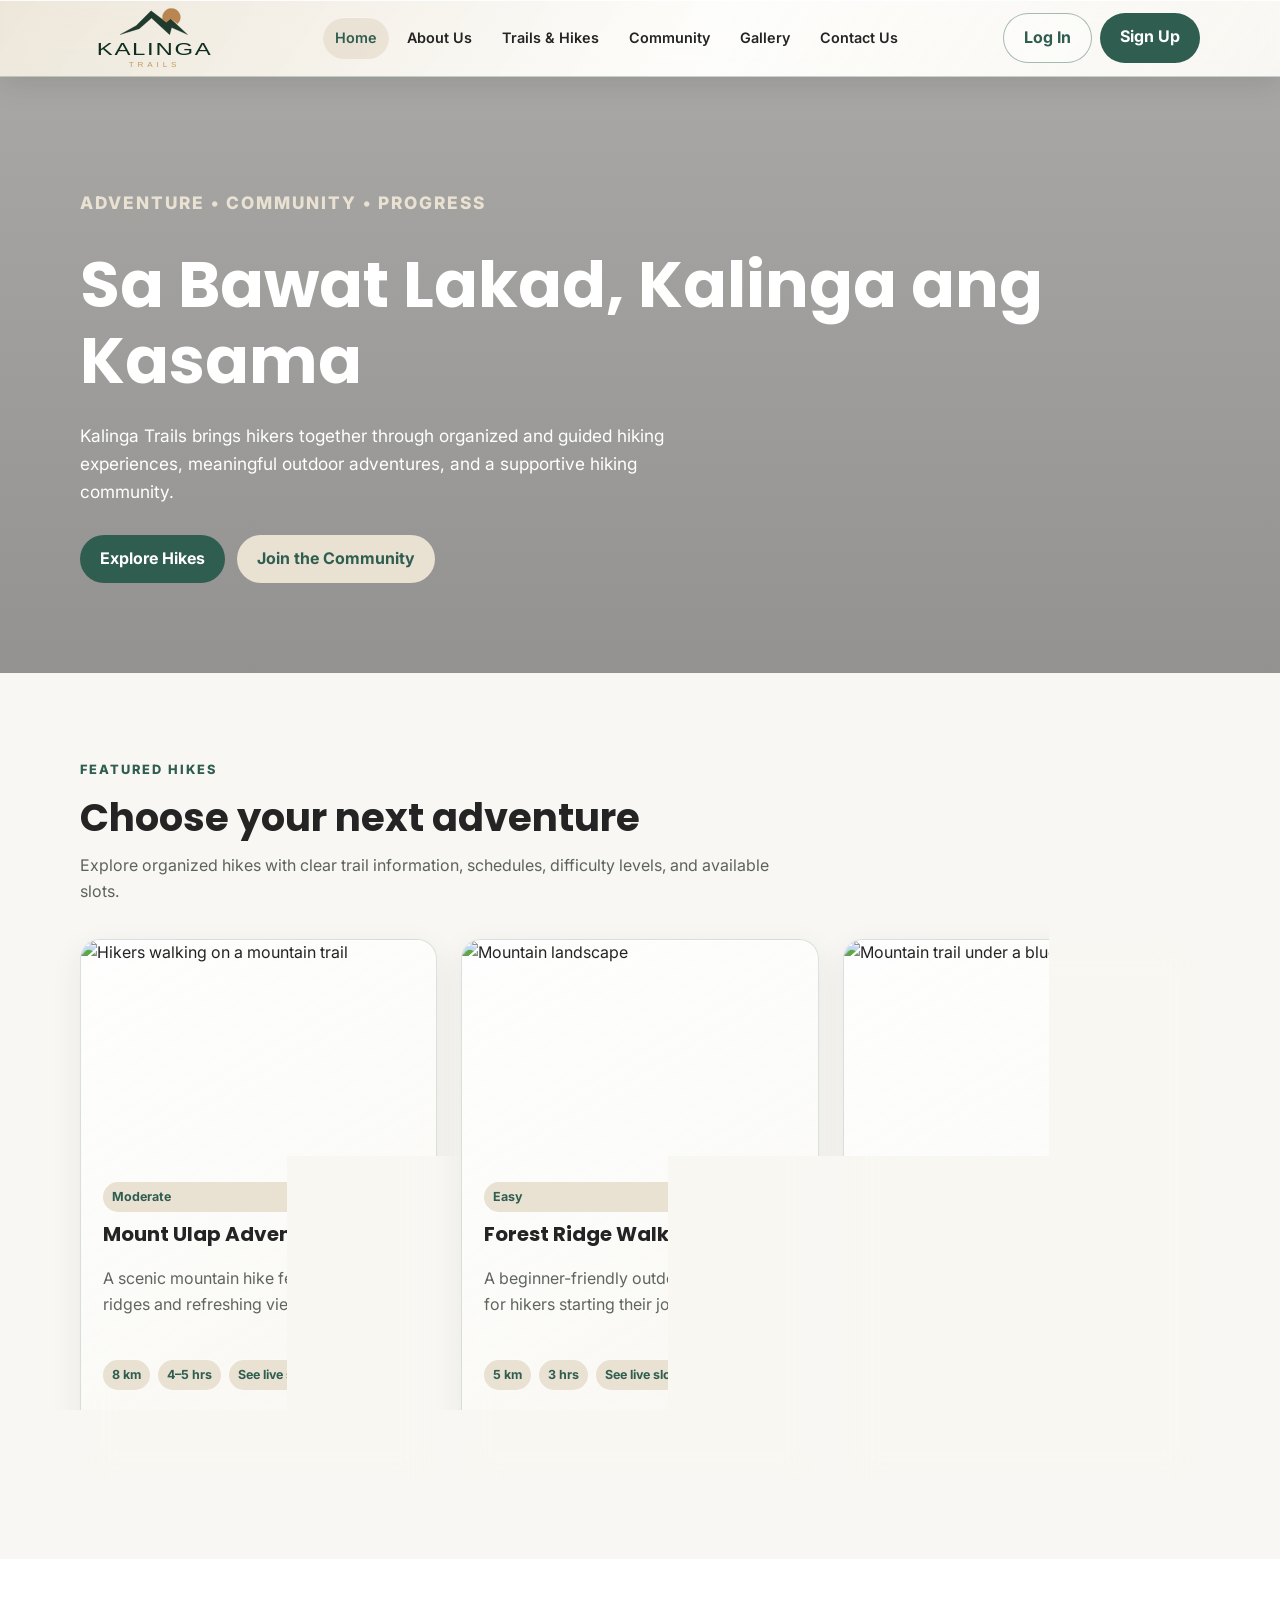
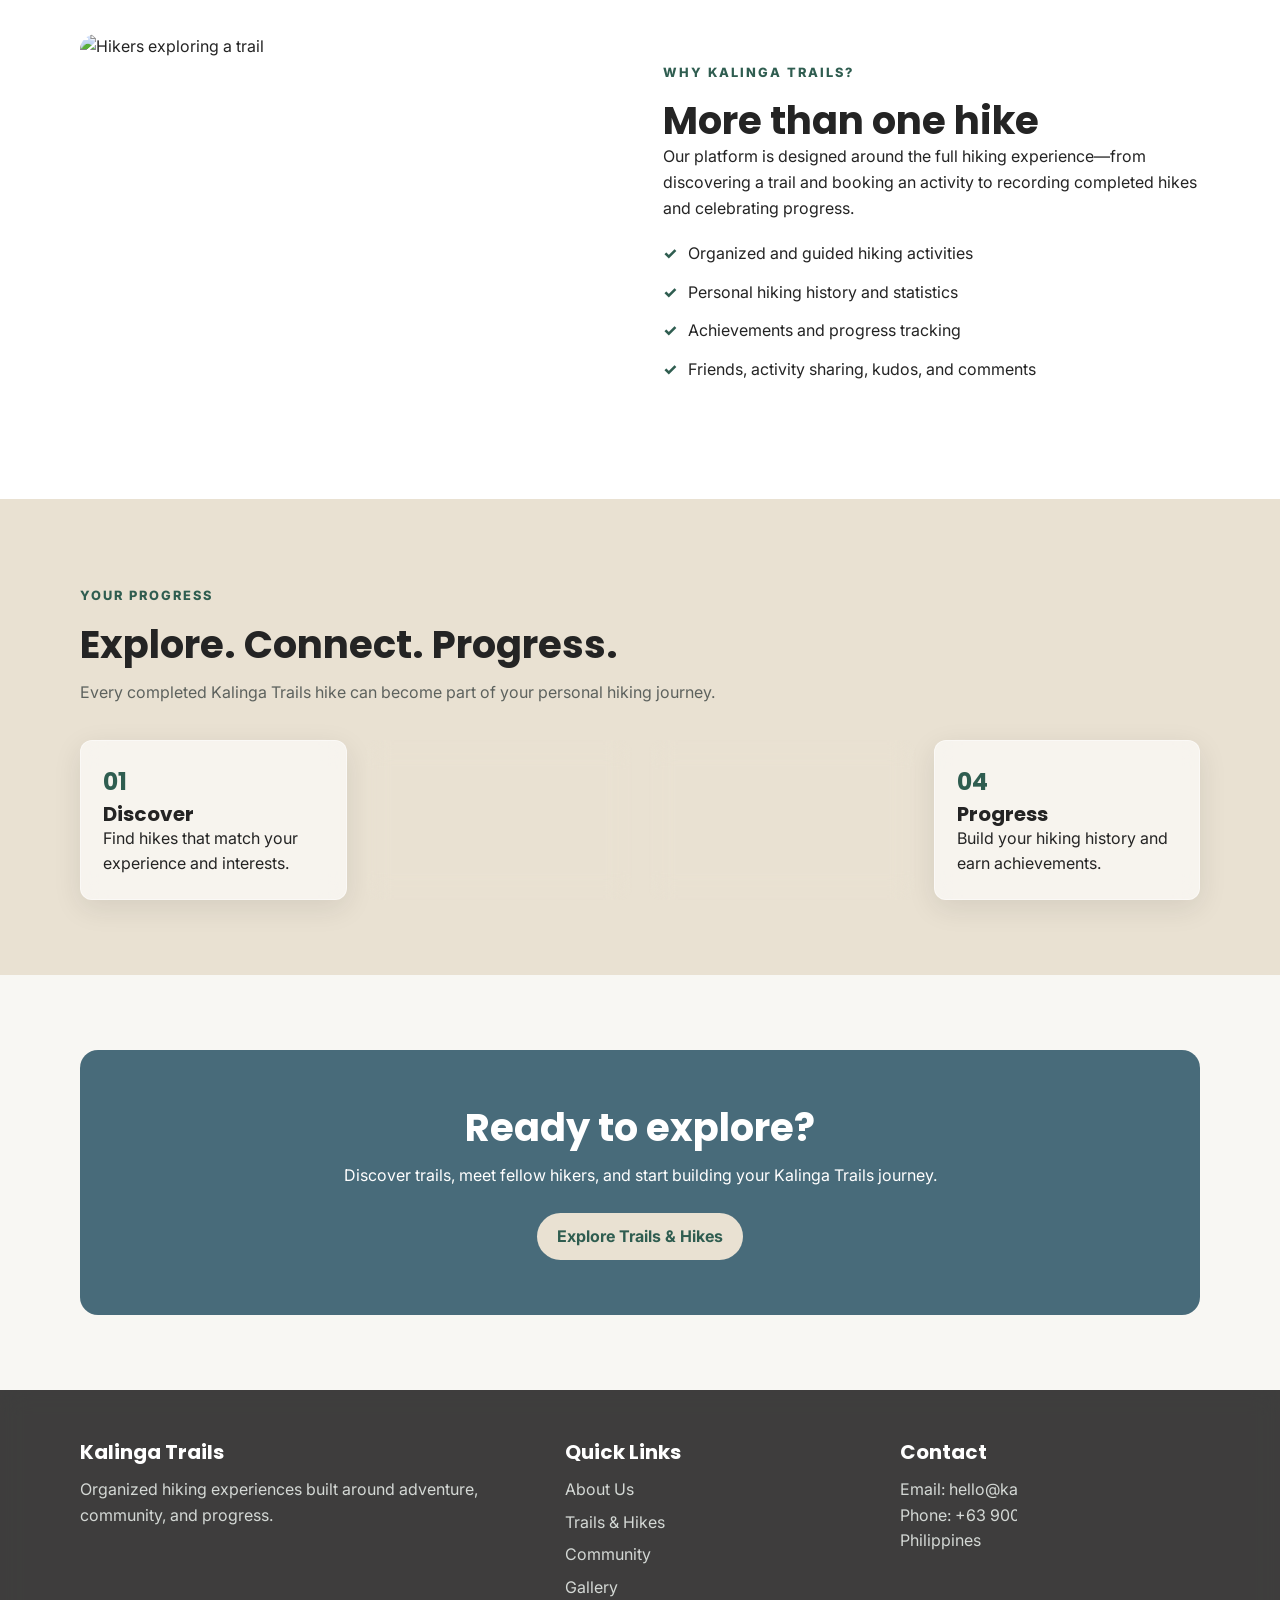
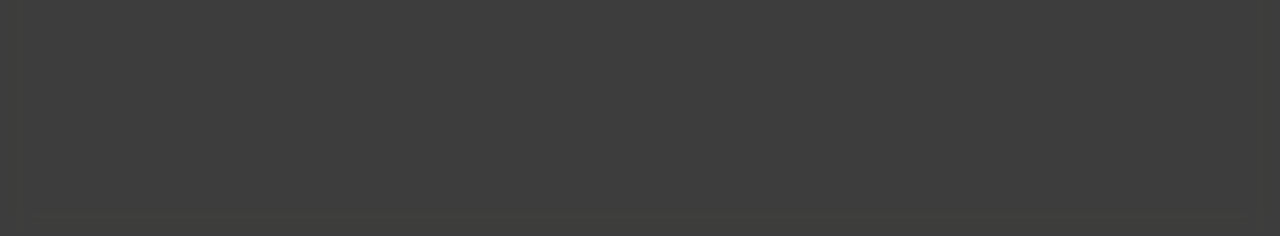
==== commit f40baa72: "modified map button" ====
--- a/index.html
+++ b/index.html
@@ -1,225 +1,312 @@
-<!DOCTYPE html>
+<!doctype html>
 <html lang="en">
-    <head>
-        <meta charset="UTF-8">
-        <meta name="viewport" content="width=device-width, initial-scale=1.0">
+  <head>
+    <meta charset="UTF-8" />
+    <meta name="viewport" content="width=device-width, initial-scale=1.0" />
     <title>Kalinga Trails | Explore. Connect. Progress.</title>
-        <link rel="stylesheet" href="style.css"><link rel="stylesheet" href="enhancements.css">
-    </head>
-    <body>
-        <header class="site-header">
-            <nav class="navbar container">
-
-                <a class="logo" href="index.html" aria-label="Kalinga Trails Home">
-                    <svg xmlns="http://www.w3.org/2000/svg"
-                    class="logo-svg"
-                    viewBox="240 420 780 430"
-                    role="img"
-                    aria-label="Kalinga Trails">
-
-                    <path
-                    d="M400 609 L505 551 L604 452 L704 527 L733 505 L845 609 L740 562 L727 610 L607 500 L526 570 Z"
-                    fill="#203B2D"
-                    stroke="#15291F"
-                    stroke-width="2"
-                    stroke-linejoin="round"/>
-
-                    <path
-                    d="M681 507 A59 59 0 1 1 779 538 L733 505 L704 527 Z"
-                    fill="#B98551"
-                    stroke="#A97842"
-                    stroke-width="2"
-                    stroke-linejoin="round"/>
-
-                    <text
-                    x="627" y="743"
-                    text-anchor="middle"
-                    font-family="Arial, Helvetica, sans-serif"
-                    font-size="112"
-                    font-weight="500"
-                    letter-spacing="8"
-                    fill="#102D22"
-                    textLength="765"
-                lengthAdjust="spacingAndGlyphs">KALINGA</text>
-
-                <text
-                x="627" y="824"
-                text-anchor="middle"
-                font-family="Arial, Helvetica, sans-serif"
-                font-size="53"
-                font-weight="400"
-                letter-spacing="25"
-                fill="#C49A57"
-                textLength="342"
-            lengthAdjust="spacingAndGlyphs">TRAILS</text>
-
-        </svg>
-    </a>
-    <input type="checkbox" id="nav-toggle" class="nav-toggle" aria-label="Toggle navigation menu">
-    <label for="nav-toggle" class="nav-toggle-label"><span></span></label>
-    <ul class="nav-links">
-
-    <li><a class="active" href="index.html">Home</a></li>
-    <li><a href="about.html">About Us</a></li>
-    <li><a href="trails.html">Trails & Hikes</a></li>
-    <li><a href="community.html">Community</a></li>
-    <li><a href="gallery.html">Gallery</a></li>
-    <li><a href="contact.html">Contact Us</a></li>
-    </ul>
-    <div class="nav-actions">
-    <a class="btn btn-outline" href="auth.html">Log In</a>
-    <a class="btn btn-primary" href="auth.html?mode=signup">Sign Up</a>
-    </div>
-</nav>
-</header>
-
-<main>
-    <section class="hero">
+    <link rel="stylesheet" href="style.css" />
+    <link rel="stylesheet" href="enhancements.css" />
+  </head>
+  <body>
+    <header class="site-header">
+      <nav class="navbar container">
+        <a class="logo" href="index.html" aria-label="Kalinga Trails Home">
+          <svg
+            xmlns="http://www.w3.org/2000/svg"
+            class="logo-svg"
+            viewBox="240 420 780 430"
+            role="img"
+            aria-label="Kalinga Trails"
+          >
+            <path
+              d="M400 609 L505 551 L604 452 L704 527 L733 505 L845 609 L740 562 L727 610 L607 500 L526 570 Z"
+              fill="#203B2D"
+              stroke="#15291F"
+              stroke-width="2"
+              stroke-linejoin="round"
+            />
+
+            <path
+              d="M681 507 A59 59 0 1 1 779 538 L733 505 L704 527 Z"
+              fill="#B98551"
+              stroke="#A97842"
+              stroke-width="2"
+              stroke-linejoin="round"
+            />
+
+            <text
+              x="627"
+              y="743"
+              text-anchor="middle"
+              font-family="Arial, Helvetica, sans-serif"
+              font-size="112"
+              font-weight="500"
+              letter-spacing="8"
+              fill="#102D22"
+              textLength="765"
+              lengthAdjust="spacingAndGlyphs"
+            >
+              KALINGA
+            </text>
+
+            <text
+              x="627"
+              y="824"
+              text-anchor="middle"
+              font-family="Arial, Helvetica, sans-serif"
+              font-size="53"
+              font-weight="400"
+              letter-spacing="25"
+              fill="#C49A57"
+              textLength="342"
+              lengthAdjust="spacingAndGlyphs"
+            >
+              TRAILS
+            </text>
+          </svg>
+        </a>
+        <input
+          type="checkbox"
+          id="nav-toggle"
+          class="nav-toggle"
+          aria-label="Toggle navigation menu"
+        />
+        <label for="nav-toggle" class="nav-toggle-label"><span></span></label>
+        <ul class="nav-links">
+          <li><a class="active" href="index.html">Home</a></li>
+          <li><a href="about.html">About Us</a></li>
+          <li><a href="trails.html">Trails & Hikes</a></li>
+          <li><a href="community.html">Community</a></li>
+          <li><a href="gallery.html">Gallery</a></li>
+          <li><a href="contact.html">Contact Us</a></li>
+        </ul>
+        <div class="nav-actions">
+          <a class="btn btn-outline" href="auth.html">Log In</a>
+          <a class="btn btn-primary" href="auth.html?mode=signup">Sign Up</a>
+        </div>
+      </nav>
+    </header>
+
+    <main>
+      <section class="hero">
         <div class="container hero-content">
-        <p class="eyebrow">Adventure • Community • Progress</p>
-        <h1>Sa Bawat Lakad, Kalinga ang Kasama</h1>
-        <p>Kalinga Trails brings hikers together through organized and guided hiking experiences, meaningful outdoor adventures, and a supportive hiking community.</p>
-            <div class="hero-buttons">
+          <p class="eyebrow">Adventure • Community • Progress</p>
+          <h1>Sa Bawat Lakad, Kalinga ang Kasama</h1>
+          <p>
+            Kalinga Trails brings hikers together through organized and guided
+            hiking experiences, meaningful outdoor adventures, and a supportive
+            hiking community.
+          </p>
+          <div class="hero-buttons">
             <a class="btn btn-primary" href="trails.html">Explore Hikes</a>
-            <a class="btn btn-secondary" href="community.html">Join the Community</a>
-            </div>
-        </div>
-    </section>
-
-    <section class="section">
+            <a class="btn btn-secondary" href="community.html"
+              >Join the Community</a
+            >
+          </div>
+        </div>
+      </section>
+
+      <section class="section">
         <div class="container">
-            <div class="section-header">
-            <p class="eyebrow" style="color: var(--forest);">Featured Hikes</p>
+          <div class="section-header">
+            <p class="eyebrow" style="color: var(--forest)">Featured Hikes</p>
             <h2>Choose your next adventure</h2>
-            <p>Explore organized hikes with clear trail information, schedules, difficulty levels, and available slots.</p>
-            </div>
-
-            <div class="cards">
-                <article class="card">
-                    <img class="card-image" src="https://images.unsplash.com/photo-1551632811-561732d1e306?auto=format&fit=crop&w=900&q=80" alt="Hikers walking on a mountain trail">
-                    <div class="card-body">
-                    <span class="tag">Moderate</span>
-                    <h3>Mount Ulap Adventure</h3>
-                    <p>A scenic mountain hike featuring open ridges and refreshing views.</p>
-                        <div class="card-meta">
-                        <span class="tag">8 km</span>
-                        <span class="tag">4–5 hrs</span>
-                        <span class="tag">See live slots</span>
-                        </div>
-                    <a class="btn btn-primary" href="hike-details.html?hike=1">View Details</a>
-                    </div>
-                </article>
-
-                <article class="card">
-                    <img class="card-image" src="https://images.unsplash.com/photo-1464278533981-50106e6176b1?auto=format&fit=crop&w=900&q=80" alt="Mountain landscape">
-                    <div class="card-body">
-                    <span class="tag">Easy</span>
-                    <h3>Forest Ridge Walk</h3>
-                    <p>A beginner-friendly outdoor experience for hikers starting their journey.</p>
-                        <div class="card-meta">
-                        <span class="tag">5 km</span>
-                        <span class="tag">3 hrs</span>
-                        <span class="tag">See live slots</span>
-                        </div>
-                    <a class="btn btn-primary" href="hike-details.html?hike=2">View Details</a>
-                    </div>
-                </article>
-
-                <article class="card">
-                    <img class="card-image" src="https://images.unsplash.com/photo-1464278533981-50106e6176b1?auto=format&fit=crop&w=900&q=80" alt="Mountain trail under a blue sky">
-                    <div class="card-body">
-                    <span class="tag">Challenging</span>
-                    <h3>Highland Summit</h3>
-                    <p>A longer adventure for returning hikers looking for a greater challenge.</p>
-                        <div class="card-meta">
-                        <span class="tag">11 km</span>
-                        <span class="tag">6–7 hrs</span>
-                        <span class="tag">See live slots</span>
-                        </div>
-                    <a class="btn btn-primary" href="hike-details.html?hike=3">View Details</a>
-                    </div>
-                </article>
-            </div>
-        </div>
-    </section>
-
-    <section class="section section-light">
+            <p>
+              Explore organized hikes with clear trail information, schedules,
+              difficulty levels, and available slots.
+            </p>
+          </div>
+
+          <div class="cards">
+            <article class="card">
+              <img
+                class="card-image"
+                src="https://images.unsplash.com/photo-1551632811-561732d1e306?auto=format&fit=crop&w=900&q=80"
+                alt="Hikers walking on a mountain trail"
+              />
+              <div class="card-body">
+                <span class="tag">Moderate</span>
+                <h3>Mount Ulap Adventure</h3>
+                <p>
+                  A scenic mountain hike featuring open ridges and refreshing
+                  views.
+                </p>
+                <div class="card-meta">
+                  <span class="tag">8 km</span>
+                  <span class="tag">4–5 hrs</span>
+                  <span class="tag">See live slots</span>
+                </div>
+                <a class="btn btn-primary" href="hike-details.html?hike=1"
+                  >View Details</a
+                >
+              </div>
+            </article>
+
+            <article class="card">
+              <img
+                class="card-image"
+                src="https://images.unsplash.com/photo-1464278533981-50106e6176b1?auto=format&fit=crop&w=900&q=80"
+                alt="Mountain landscape"
+              />
+              <div class="card-body">
+                <span class="tag">Easy</span>
+                <h3>Forest Ridge Walk</h3>
+                <p>
+                  A beginner-friendly outdoor experience for hikers starting
+                  their journey.
+                </p>
+                <div class="card-meta">
+                  <span class="tag">5 km</span>
+                  <span class="tag">3 hrs</span>
+                  <span class="tag">See live slots</span>
+                </div>
+                <a class="btn btn-primary" href="hike-details.html?hike=2"
+                  >View Details</a
+                >
+              </div>
+            </article>
+
+            <article class="card">
+              <img
+                class="card-image"
+                src="https://images.unsplash.com/photo-1464278533981-50106e6176b1?auto=format&fit=crop&w=900&q=80"
+                alt="Mountain trail under a blue sky"
+              />
+              <div class="card-body">
+                <span class="tag">Challenging</span>
+                <h3>Highland Summit</h3>
+                <p>
+                  A longer adventure for returning hikers looking for a greater
+                  challenge.
+                </p>
+                <div class="card-meta">
+                  <span class="tag">11 km</span>
+                  <span class="tag">6–7 hrs</span>
+                  <span class="tag">See live slots</span>
+                </div>
+                <a class="btn btn-primary" href="hike-details.html?hike=3"
+                  >View Details</a
+                >
+              </div>
+            </article>
+          </div>
+        </div>
+      </section>
+
+      <section class="section section-light">
         <div class="container split">
-            <img src="https://images.unsplash.com/photo-1551632811-561732d1e306?auto=format&fit=crop&w=1200&q=80" alt="Hikers exploring a trail">
-            <div>
-            <p class="eyebrow" style="color: var(--forest);">Why Kalinga Trails?</p>
+          <img
+            src="https://images.unsplash.com/photo-1551632811-561732d1e306?auto=format&fit=crop&w=1200&q=80"
+            alt="Hikers exploring a trail"
+          />
+          <div>
+            <p class="eyebrow" style="color: var(--forest)">
+              Why Kalinga Trails?
+            </p>
             <h2>More than one hike</h2>
-            <p>Our platform is designed around the full hiking experience—from discovering a trail and booking an activity to recording completed hikes and celebrating progress.</p>
-                <ul class="feature-list">
-                <li>Organized and guided hiking activities</li>
-                <li>Personal hiking history and statistics</li>
-                <li>Achievements and progress tracking</li>
-                <li>Friends, activity sharing, kudos, and comments</li>
-                </ul>
-            </div>
-        </div>
-    </section>
-
-    <section class="section section-sand">
+            <p>
+              Our platform is designed around the full hiking experience—from
+              discovering a trail and booking an activity to recording completed
+              hikes and celebrating progress.
+            </p>
+            <ul class="feature-list">
+              <li>Organized and guided hiking activities</li>
+              <li>Personal hiking history and statistics</li>
+              <li>Achievements and progress tracking</li>
+              <li>Friends, activity sharing, kudos, and comments</li>
+            </ul>
+          </div>
+        </div>
+      </section>
+
+      <section class="section section-sand">
         <div class="container">
-            <div class="section-header">
-            <p class="eyebrow" style="color: var(--forest);">Your Progress</p>
+          <div class="section-header">
+            <p class="eyebrow" style="color: var(--forest)">Your Progress</p>
             <h2>Explore. Connect. Progress.</h2>
-            <p>Every completed Kalinga Trails hike can become part of your personal hiking journey.</p>
-            </div>
-            <div class="info-grid">
-            <div class="info-box"><strong>01</strong><h3>Discover</h3><p>Find hikes that match your experience and interests.</p></div>
-            <div class="info-box"><strong>02</strong><h3>Book</h3><p>Choose an available guided hiking activity.</p></div>
-            <div class="info-box"><strong>03</strong><h3>Complete</h3><p>Join the hike and have your participation verified.</p></div>
-            <div class="info-box"><strong>04</strong><h3>Progress</h3><p>Build your hiking history and earn achievements.</p></div>
-            </div>
-        </div>
-    </section>
-
-    <section class="section">
+            <p>
+              Every completed Kalinga Trails hike can become part of your
+              personal hiking journey.
+            </p>
+          </div>
+          <div class="info-grid">
+            <div class="info-box">
+              <strong>01</strong>
+              <h3>Discover</h3>
+              <p>Find hikes that match your experience and interests.</p>
+            </div>
+            <div class="info-box">
+              <strong>02</strong>
+              <h3>Book</h3>
+              <p>Choose an available guided hiking activity.</p>
+            </div>
+            <div class="info-box">
+              <strong>03</strong>
+              <h3>Complete</h3>
+              <p>Join the hike and have your participation verified.</p>
+            </div>
+            <div class="info-box">
+              <strong>04</strong>
+              <h3>Progress</h3>
+              <p>Build your hiking history and earn achievements.</p>
+            </div>
+          </div>
+        </div>
+      </section>
+
+      <section class="section">
         <div class="container">
-            <div class="cta">
+          <div class="cta">
             <h2>Ready to explore?</h2>
-            <p>Discover trails, meet fellow hikers, and start building your Kalinga Trails journey.</p>
-            <a class="btn btn-secondary" href="trails.html">Explore Trails & Hikes</a>
-            </div>
-        </div>
-    </section>
-</main>
-
-<footer class="site-footer">
-    <div class="container">
+            <p>
+              Discover trails, meet fellow hikers, and start building your
+              Kalinga Trails journey.
+            </p>
+            <a class="btn btn-secondary" href="trails.html"
+              >Explore Trails & Hikes</a
+            >
+          </div>
+        </div>
+      </section>
+    </main>
+
+    <footer class="site-footer">
+      <div class="container">
         <div class="footer-grid">
-            <div>
+          <div>
             <h3>Kalinga Trails</h3>
-            <p>Organized hiking experiences built around adventure, community, and progress.</p>
-            </div>
-            <div>
+            <p>
+              Organized hiking experiences built around adventure, community,
+              and progress.
+            </p>
+          </div>
+          <div>
             <h3>Quick Links</h3>
-                <ul class="footer-links">
-                <li><a href="about.html">About Us</a></li>
-                <li><a href="trails.html">Trails & Hikes</a></li>
-                <li><a href="community.html">Community</a></li>
-                <li><a href="gallery.html">Gallery</a></li>
-                </ul>
-            </div>
-            <div>
+            <ul class="footer-links">
+              <li><a href="about.html">About Us</a></li>
+              <li><a href="trails.html">Trails & Hikes</a></li>
+              <li><a href="community.html">Community</a></li>
+              <li><a href="gallery.html">Gallery</a></li>
+            </ul>
+          </div>
+          <div>
             <h3>Contact</h3>
             <p>Email: hello@kalingatrails.example</p>
             <p>Phone: +63 900 123 4567</p>
             <p>Philippines</p>
-            </div>
-            <div>
-                <h3>Social Accounts</h3>
-                <div class="social-links">
-                    <span class="kt-social-label">Facebook (coming soon)</span>
-                    <span class="kt-social-label">YouTube (coming soon)</span>
-                    <span class="kt-social-label">Instagram (coming soon)</span>
-                </div>
-            </div>
-        </div>
-    <p class="copyright">© 2026 Kalinga Trails. All rights reserved.</p>
-    </div>
-</footer>
-<script defer src="app.js"></script></body>
+          </div>
+          <div>
+            <h3>Social Accounts</h3>
+            <div class="social-links">
+              <span class="kt-social-label">Facebook (coming soon)</span>
+              <span class="kt-social-label">YouTube (coming soon)</span>
+              <span class="kt-social-label">Instagram (coming soon)</span>
+            </div>
+          </div>
+        </div>
+        <p class="copyright">© 2026 Kalinga Trails. All rights reserved.</p>
+      </div>
+    </footer>
+    <script defer src="app.js"></script>
+  </body>
 </html>
--- a/style.css
+++ b/style.css
@@ -1,1198 +1,2522 @@
-
-@import url('https://fonts.googleapis.com/css2?family=Inter:wght@400;500;600;700&family=Poppins:wght@600;700;800&display=swap');
+@import url("https://fonts.googleapis.com/css2?family=Inter:wght@400;500;600;700&family=Poppins:wght@600;700;800&display=swap");
 
 :root {
-    --forest: #2F5D50;
-    --mountain: #486B7A;
-    --sand: #E9E1D2;
-    --offwhite: #F8F7F3;
-    --charcoal: #242424;
-    --white: #FFFFFF;
-    --border: #d9ddd8;
-    --shadow: 0 8px 24px rgba(36, 36, 36, 0.08);
+  --forest: #2f5d50;
+  --mountain: #486b7a;
+  --sand: #e9e1d2;
+  --offwhite: #f8f7f3;
+  --charcoal: #242424;
+  --white: #ffffff;
+  --border: #d9ddd8;
+  --shadow: 0 8px 24px rgba(36, 36, 36, 0.08);
 }
 
 * {
-box-sizing: border-box;
-margin: 0;
-padding: 0;
+  box-sizing: border-box;
+  margin: 0;
+  padding: 0;
 }
 
 html {
-    scroll-behavior: smooth;
+  scroll-behavior: smooth;
 }
 
 body {
-    font-family: "Inter", sans-serif;
-    color: var(--charcoal);
-    background: var(--offwhite);
-    line-height: 1.6;
+  font-family: "Inter", sans-serif;
+  color: var(--charcoal);
+  background: var(--offwhite);
+  line-height: 1.6;
 }
 
 img {
+  width: 100%;
+  display: block;
+}
+
+a {
+  color: inherit;
+  text-decoration: none;
+}
+
+h1,
+h2,
+h3,
+h4 {
+  font-family: "Poppins", sans-serif;
+  line-height: 1.2;
+}
+
+h1 {
+  font-size: clamp(2.2rem, 5vw, 4.5rem);
+}
+
+h2 {
+  font-size: clamp(1.8rem, 3vw, 2.7rem);
+}
+
+h3 {
+  font-size: 1.25rem;
+}
+
+.container {
+  width: min(1120px, 92%);
+  margin: auto;
+}
+
+.site-header {
+  background: var(--white);
+  border-bottom: 1px solid var(--border);
+  position: sticky;
+  top: 0;
+  z-index: 10;
+}
+
+.navbar {
+  min-height: 76px;
+  display: flex;
+  align-items: center;
+  justify-content: space-between;
+  gap: 25px;
+}
+
+.logo {
+  display: flex;
+  align-items: center;
+  flex-shrink: 0;
+  color: var(--forest);
+  text-decoration: none;
+}
+
+.logo-svg {
+  display: block;
+  width: 150px;
+  height: 65px;
+  flex-shrink: 0;
+}
+
+.logo-mark {
+  width: 38px;
+  height: 38px;
+  border-radius: 50% 50% 45% 45%;
+  background: var(--forest);
+  position: relative;
+  overflow: hidden;
+}
+
+.logo-mark::before {
+  content: "";
+  position: absolute;
+  width: 28px;
+  height: 28px;
+  background: var(--mountain);
+  transform: rotate(45deg);
+  left: 5px;
+  top: 15px;
+}
+
+.logo-mark::after {
+  content: "";
+  position: absolute;
+  width: 20px;
+  height: 20px;
+  background: var(--sand);
+  transform: rotate(45deg);
+  left: 12px;
+  top: 10px;
+}
+
+.nav-links {
+  display: flex;
+  flex-wrap: wrap;
+  justify-content: flex-end;
+  gap: 6px;
+  list-style: none;
+}
+
+.nav-links a {
+  display: block;
+  padding: 9px 12px;
+  border-radius: 8px;
+  font-size: 0.9rem;
+  font-weight: 600;
+}
+
+.nav-links a:hover,
+.nav-links a.active {
+  background: var(--sand);
+  color: var(--forest);
+}
+
+.nav-actions {
+  display: flex;
+  gap: 8px;
+}
+
+.btn {
+  display: inline-block;
+  border: 0;
+  border-radius: 9px;
+  padding: 12px 19px;
+  font-weight: 700;
+  font-family: "Inter", sans-serif;
+  cursor: pointer;
+  text-align: center;
+
+  transition:
+    background-color 0.2s ease,
+    transform 0.2s ease;
+}
+
+.btn:hover {
+  transform: translateY(-2px);
+}
+
+.btn-primary {
+  background: var(--forest);
+  color: var(--white);
+}
+
+.btn-primary:hover {
+  background: #244a40;
+}
+
+.btn-secondary {
+  background: var(--sand);
+  color: var(--forest);
+}
+
+.btn-outline {
+  border: 1px solid var(--forest);
+  color: var(--forest);
+  background: transparent;
+}
+
+.btn:focus-visible {
+  outline: 3px solid var(--mountain);
+  outline-offset: 3px;
+}
+.hero {
+  min-height: 590px;
+  display: flex;
+  align-items: center;
+  background:
+    linear-gradient(rgba(36, 36, 36, 0.38), rgba(36, 36, 36, 0.48)),
+    url("https://images.unsplash.com/photo-1464822759023-fed622ff2c3b?auto=format&fit=crop&w=1800&q=85")
+      center/cover;
+  color: var(--white);
+}
+
+.hero-content {
+  max-width: 720px;
+  padding: 90px 0;
+}
+
+.eyebrow {
+  color: var(--sand);
+  text-transform: uppercase;
+  letter-spacing: 2px;
+  font-size: 0.8rem;
+  font-weight: 800;
+  margin-bottom: 15px;
+}
+
+.hero p {
+  max-width: 650px;
+  margin: 22px 0 30px;
+  font-size: 1.08rem;
+}
+
+.hero-buttons {
+  display: flex;
+  flex-wrap: wrap;
+  gap: 12px;
+}
+
+.section {
+  padding: 75px 0;
+}
+
+.section-header {
+  max-width: 700px;
+  margin-bottom: 35px;
+}
+
+.section-header p {
+  margin-top: 12px;
+  color: #5d625e;
+}
+
+.section-light {
+  background: var(--white);
+}
+
+.section-sand {
+  background: var(--sand);
+}
+
+.cards {
+  display: grid;
+  grid-template-columns: repeat(3, 1fr);
+  gap: 24px;
+}
+
+.card {
+  background: var(--white);
+  border-radius: 15px;
+  overflow: hidden;
+  box-shadow: var(--shadow);
+  border: 1px solid rgba(36, 36, 36, 0.06);
+}
+
+.card-image {
+  height: 220px;
+  object-fit: cover;
+}
+
+.card-body {
+  padding: 22px;
+}
+
+.card-body p {
+  color: #606560;
+  margin: 10px 0 18px;
+}
+
+.card-meta {
+  display: flex;
+  flex-wrap: wrap;
+  gap: 8px;
+  margin: 14px 0;
+}
+
+.card,
+.info-box,
+.activity {
+  box-shadow: 0 4px 16px rgba(36, 36, 36, 0.06);
+  transition:
+    transform 0.2s ease,
+    box-shadow 0.2s ease;
+}
+
+.card:hover {
+  transform: translateY(-4px);
+  box-shadow: 0 10px 26px rgba(36, 36, 36, 0.12);
+}
+
+.tag {
+  background: var(--sand);
+  color: var(--forest);
+  padding: 5px 9px;
+  border-radius: 20px;
+  font-size: 0.78rem;
+  font-weight: 700;
+}
+
+.info-grid {
+  display: grid;
+  grid-template-columns: repeat(4, 1fr);
+  gap: 18px;
+}
+
+.info-box {
+  background: var(--white);
+  border-radius: 12px;
+  padding: 22px;
+  border: 1px solid var(--border);
+}
+
+.info-box strong {
+  display: block;
+  color: var(--forest);
+  font-size: 1.5rem;
+  font-family: "Poppins", sans-serif;
+}
+
+.split {
+  display: grid;
+  grid-template-columns: 1fr 1fr;
+  gap: 45px;
+  align-items: center;
+}
+
+.split img {
+  height: 390px;
+  object-fit: cover;
+  border-radius: 16px;
+}
+
+.feature-list {
+  list-style: none;
+  margin-top: 20px;
+}
+
+.feature-list li {
+  margin: 13px 0;
+  padding-left: 25px;
+  position: relative;
+}
+
+.feature-list li::before {
+  content: "✓";
+  color: var(--forest);
+  font-weight: 800;
+  position: absolute;
+  left: 0;
+}
+
+.page-hero {
+  padding: 80px 0;
+  background: var(--forest);
+  color: var(--white);
+}
+
+.page-hero p {
+  max-width: 680px;
+  margin-top: 14px;
+  color: #edf3ef;
+}
+
+.filters {
+  display: flex;
+  flex-wrap: wrap;
+  gap: 10px;
+  margin-bottom: 28px;
+}
+
+.filter {
+  padding: 9px 15px;
+  border-radius: 20px;
+  border: 1px solid var(--border);
+  background: var(--white);
+  color: var(--charcoal);
+  font-size: 0.9rem;
+}
+
+.details-grid {
+  display: grid;
+  grid-template-columns: 1.5fr 1fr;
+  gap: 35px;
+}
+
+.details-image {
+  border-radius: 16px;
+  height: 460px;
+  object-fit: cover;
+}
+
+.detail-panel {
+  background: var(--white);
+  padding: 28px;
+  border-radius: 16px;
+  box-shadow: var(--shadow);
+  align-self: start;
+}
+
+.detail-row {
+  display: flex;
+  justify-content: space-between;
+  gap: 20px;
+  padding: 13px 0;
+  border-bottom: 1px solid var(--border);
+}
+
+.detail-row:last-child {
+  border-bottom: 0;
+}
+
+.gallery {
+  display: grid;
+  grid-template-columns: repeat(3, 1fr);
+  gap: 16px;
+}
+
+.gallery img {
+  height: 270px;
+  object-fit: cover;
+  border-radius: 12px;
+}
+
+.community-grid {
+  display: grid;
+  grid-template-columns: 2fr 1fr;
+  gap: 24px;
+}
+
+.activity {
+  background: var(--white);
+  border: 1px solid var(--border);
+  border-radius: 14px;
+  padding: 22px;
+  margin-bottom: 16px;
+}
+
+.activity-top {
+  display: flex;
+  justify-content: space-between;
+  gap: 10px;
+  margin-bottom: 10px;
+}
+
+.badge {
+  background: var(--forest);
+  color: var(--white);
+  border-radius: 20px;
+  padding: 5px 10px;
+  font-size: 0.75rem;
+  font-weight: 700;
+}
+
+.form-box {
+  background: var(--white);
+  padding: 30px;
+  border-radius: 15px;
+  box-shadow: var(--shadow);
+}
+
+.form-group {
+  margin-bottom: 17px;
+}
+
+label {
+  display: block;
+  font-weight: 700;
+  margin-bottom: 7px;
+}
+
+input,
+textarea,
+select {
+  width: 100%;
+  border: 1px solid #cbd1cc;
+  border-radius: 8px;
+  padding: 12px;
+  font: inherit;
+  background: var(--white);
+}
+
+textarea {
+  min-height: 130px;
+  resize: vertical;
+}
+
+.faq {
+  margin-top: 35px;
+}
+
+.faq-item {
+  background: var(--white);
+  padding: 20px;
+  border-bottom: 1px solid var(--border);
+}
+
+.site-footer {
+  background: var(--charcoal);
+  color: var(--white);
+  padding: 50px 0 25px;
+}
+
+.footer-grid {
+  display: grid;
+  grid-template-columns: 1.5fr 1fr 1fr;
+  gap: 35px;
+}
+
+.footer-grid h3 {
+  margin-bottom: 13px;
+}
+
+.footer-grid p,
+.footer-grid a {
+  color: #d4d8d5;
+}
+
+.footer-links {
+  list-style: none;
+}
+
+.footer-links li {
+  margin: 7px 0;
+}
+
+.copyright {
+  border-top: 1px solid #454945;
+  margin-top: 35px;
+  padding-top: 20px;
+  color: #b7bcb8;
+  font-size: 0.85rem;
+}
+
+.cta {
+  text-align: center;
+  background: var(--mountain);
+  color: var(--white);
+  border-radius: 18px;
+  padding: 55px 25px;
+}
+
+.cta p {
+  margin: 12px auto 24px;
+  max-width: 650px;
+}
+
+/* Glass Morphism */
+.site-header {
+  background: rgba(255, 255, 255, 0.72);
+  backdrop-filter: blur(14px);
+  -webkit-backdrop-filter: blur(14px);
+}
+
+.card,
+.info-box,
+.activity,
+.form-box,
+.detail-panel,
+.faq-item,
+.filter {
+  background: rgba(255, 255, 255, 0.62);
+  border: 1px solid rgba(255, 255, 255, 0.45);
+  backdrop-filter: blur(12px);
+  -webkit-backdrop-filter: blur(12px);
+}
+
+.card,
+.info-box,
+.activity,
+.form-box,
+.detail-panel {
+  box-shadow: 0 8px 28px rgba(36, 36, 36, 0.1);
+}
+
+.site-footer {
+  background: rgba(36, 36, 36, 0.88);
+  backdrop-filter: blur(14px);
+  -webkit-backdrop-filter: blur(14px);
+}
+
+.social-links {
+  display: flex;
+  flex-wrap: wrap;
+  gap: 10px;
+  margin-top: 12px;
+}
+
+.social-links a {
+  display: inline-block;
+  padding: 8px 12px;
+  border: 1px solid rgba(255, 255, 255, 0.25);
+  border-radius: 10px;
+  background: rgba(255, 255, 255, 0.08);
+  color: #d4d8d5;
+  backdrop-filter: blur(8px);
+  -webkit-backdrop-filter: blur(8px);
+  transition:
+    background-color 0.2s ease,
+    transform 0.2s ease;
+}
+
+.social-links a:hover {
+  background: rgba(255, 255, 255, 0.16);
+  transform: translateY(-2px);
+}
+
+/* ===== Hamburger toggle (hidden on desktop and tablet) ===== */
+.nav-toggle {
+  position: absolute;
+  opacity: 0;
+  pointer-events: none;
+}
+
+.nav-toggle-label {
+  display: none;
+}
+
+/* ===== Responsive: Tablet landscape (header) ===== */
+@media (max-width: 1024px) {
+  .navbar {
+    flex-wrap: wrap;
+    align-items: center;
+    justify-content: space-between;
+    gap: 6px 12px;
+    padding: 10px 0;
+    min-height: auto;
+  }
+
+  .nav-actions {
+    order: 2;
+  }
+
+  .nav-links {
+    order: 3;
     width: 100%;
-    display: block;
-}
-
-a {
-    color: inherit;
-    text-decoration: none;
-}
-
-h1, h2, h3, h4 {
-    font-family: "Poppins", sans-serif;
-    line-height: 1.2;
-}
-
-h1 {
-    font-size: clamp(2.2rem, 5vw, 4.5rem);
-}
-
-h2 {
-    font-size: clamp(1.8rem, 3vw, 2.7rem);
-}
-
-h3 {
-    font-size: 1.25rem;
-}
-
-.container {
-    width: min(1120px, 92%);
-    margin: auto;
-}
-
-.site-header {
-    background: var(--white);
-    border-bottom: 1px solid var(--border);
-    position: sticky;
-    top: 0;
-    z-index: 10;
-}
-
-.navbar {
-    min-height: 76px;
+    flex-wrap: wrap;
+    justify-content: flex-start;
+    gap: 4px;
+  }
+}
+
+/* ===== Responsive: Tablet ===== */
+@media (max-width: 900px) {
+  .cards {
+    grid-template-columns: repeat(2, 1fr);
+  }
+
+  .info-grid {
+    grid-template-columns: repeat(2, 1fr);
+  }
+
+  .split,
+  .details-grid,
+  .community-grid {
+    grid-template-columns: 1fr;
+  }
+
+  .footer-grid {
+    grid-template-columns: 1fr 1fr;
+  }
+}
+
+/* ===== Responsive: Mobile ===== */
+@media (max-width: 600px) {
+  .container {
+    width: min(92%, 520px);
+  }
+
+  /* Header */
+  .site-header {
+    position: static;
+  }
+
+  .logo-svg {
+    width: 110px;
+    height: 48px;
+  }
+
+  /* Hamburger button */
+  .nav-toggle-label {
     display: flex;
     align-items: center;
-    justify-content: space-between;
-    gap: 25px;
-}
-
-.logo {
-    display: flex;
-    align-items: center;
-    flex-shrink: 0;
-    color: var(--forest);
-    text-decoration: none;
-}
-
-.logo-svg {
+    justify-content: center;
+    order: 1;
+    width: 44px;
+    height: 44px;
+    border-radius: 8px;
+    cursor: pointer;
+  }
+
+  .nav-toggle:focus-visible + .nav-toggle-label {
+    outline: 3px solid var(--mountain);
+    outline-offset: 2px;
+  }
+
+  /* Three lines */
+  .nav-toggle-label span,
+  .nav-toggle-label span::before,
+  .nav-toggle-label span::after {
     display: block;
-    width: 150px;
-    height: 65px;
-    flex-shrink: 0;
-}
-
-.logo-mark {
-    width: 38px;
-    height: 38px;
-    border-radius: 50% 50% 45% 45%;
+    width: 24px;
+    height: 3px;
+    border-radius: 2px;
     background: var(--forest);
+    transition:
+      transform 0.2s ease,
+      background-color 0.2s ease;
+  }
+
+  .nav-toggle-label span {
     position: relative;
-    overflow: hidden;
-}
-
-.logo-mark::before {
+  }
+
+  .nav-toggle-label span::before,
+  .nav-toggle-label span::after {
     content: "";
     position: absolute;
-    width: 28px;
-    height: 28px;
-    background: var(--mountain);
-    transform: rotate(45deg);
-    left: 5px;
-    top: 15px;
-}
-
-.logo-mark::after {
-    content: "";
-    position: absolute;
-    width: 20px;
-    height: 20px;
-    background: var(--sand);
-    transform: rotate(45deg);
-    left: 12px;
-    top: 10px;
-}
-
+    left: 0;
+  }
+
+  .nav-toggle-label span::before {
+    top: -8px;
+  }
+
+  .nav-toggle-label span::after {
+    top: 8px;
+  }
+
+  /* Turns into an X when open */
+  .nav-toggle:checked + .nav-toggle-label span {
+    background: transparent;
+  }
+
+  .nav-toggle:checked + .nav-toggle-label span::before {
+    transform: translateY(8px) rotate(45deg);
+  }
+
+  .nav-toggle:checked + .nav-toggle-label span::after {
+    transform: translateY(-8px) rotate(-45deg);
+  }
+
+  /* Menu panel: hidden until the checkbox is ticked */
+  .nav-links,
+  .nav-actions {
+    display: none;
+    width: 100%;
+  }
+
+  .nav-links {
+    order: 2;
+    grid-template-columns: 1fr;
+    gap: 6px;
+    padding-top: 6px;
+  }
+
+  .nav-actions {
+    order: 3;
+    padding-bottom: 6px;
+  }
+
+  .nav-actions .btn {
+    flex: 1;
+  }
+
+  .nav-toggle:checked ~ .nav-links {
+    display: grid;
+  }
+
+  .nav-toggle:checked ~ .nav-actions {
+    display: flex;
+  }
+
+  .nav-links a {
+    padding: 12px;
+    font-size: 0.95rem;
+    text-align: center;
+    background: var(--offwhite);
+  }
+
+  /* Hero */
+  .hero {
+    min-height: 420px;
+  }
+
+  .hero-content {
+    padding: 48px 0;
+  }
+
+  .hero p {
+    margin: 16px 0 22px;
+    font-size: 1rem;
+  }
+
+  .hero-buttons .btn {
+    width: 100%;
+  }
+
+  /* Sections */
+  .section {
+    padding: 40px 0;
+  }
+
+  .section-header {
+    margin-bottom: 24px;
+  }
+
+  .cards,
+  .info-grid,
+  .gallery,
+  .footer-grid {
+    grid-template-columns: 1fr;
+  }
+
+  /* Cards and images */
+  .card-body {
+    padding: 18px;
+  }
+
+  .card-image {
+    height: 180px;
+  }
+
+  .split img,
+  .details-image {
+    height: 220px;
+  }
+
+  .gallery img {
+    height: 200px;
+  }
+
+  .page-hero {
+    padding: 48px 0;
+  }
+
+  /* CTA and footer */
+  .cta {
+    padding: 36px 18px;
+  }
+
+  .site-footer {
+    padding: 36px 0 20px;
+  }
+
+  .footer-grid {
+    gap: 22px;
+  }
+}
+
+/* Proportional refinements; original theme, fonts and layout retained. */
+html {
+  scroll-padding-top: 85px;
+}
+body {
+  overflow-x: hidden;
+}
+button,
+input,
+select,
+textarea {
+  font: inherit;
+}
+button {
+  cursor: pointer;
+}
+button:disabled,
+[aria-disabled="true"] {
+  opacity: 0.55;
+  pointer-events: none;
+}
+:focus-visible {
+  outline: 3px solid var(--mountain);
+  outline-offset: 3px;
+}
+.card,
+.detail-panel,
+.form-box {
+  min-width: 0;
+}
+.card {
+  display: flex;
+  flex-direction: column;
+  height: 100%;
+  overflow: hidden;
+}
+.card-body {
+  display: flex;
+  flex-direction: column;
+  gap: 10px;
+  flex: 1;
+}
+.card-body .btn {
+  margin-top: auto;
+  align-self: flex-start;
+}
+.card-meta {
+  flex-wrap: wrap;
+  gap: 8px;
+}
+.card-image {
+  object-fit: cover;
+}
+.details-grid > * {
+  min-width: 0;
+}
+.detail-row {
+  gap: 12px;
+  overflow-wrap: anywhere;
+}
+.detail-row span {
+  text-align: right;
+}
+.navbar {
+  gap: 14px;
+}
+.nav-actions {
+  gap: 8px;
+}
 .nav-links {
+  min-width: 0;
+}
+.nav-actions .btn {
+  white-space: nowrap;
+}
+.kt-link {
+  color: var(--forest);
+  text-decoration: underline;
+}
+.kt-muted {
+  color: #576661;
+  font-size: 0.93rem;
+}
+.kt-wide {
+  width: 100%;
+  margin-top: 22px;
+  display: inline-flex;
+  justify-content: center;
+}
+.kt-separator {
+  border: 0;
+  border-top: 1px solid var(--border);
+  margin: 24px 0;
+}
+.kt-actions {
+  display: flex;
+  flex-wrap: wrap;
+  gap: 10px;
+  align-items: center;
+  margin-top: 12px;
+}
+.kt-actions .btn {
+  font-size: 0.9rem;
+}
+.kt-filter-row {
+  display: flex;
+  flex-wrap: wrap;
+  gap: 14px;
+  margin: 0 0 24px;
+  align-items: end;
+}
+.kt-filter-row label {
+  display: grid;
+  gap: 5px;
+  font-weight: 600;
+  flex: 1;
+  min-width: 170px;
+}
+.kt-filter-row input,
+.kt-filter-row select {
+  border: 1px solid var(--border);
+  background: white;
+  padding: 12px;
+  border-radius: 9px;
+  width: 100%;
+  min-height: 46px;
+}
+.kt-panel {
+  background: white;
+  border: 1px solid var(--border);
+  border-radius: 14px;
+  padding: clamp(20px, 3vw, 32px);
+  box-shadow: var(--shadow);
+  min-width: 0;
+}
+.kt-panel > h2 {
+  font-size: clamp(1.5rem, 2.5vw, 2rem);
+  margin-bottom: 18px;
+}
+.kt-panel > h3 {
+  font-size: 1.1rem;
+  margin: 24px 0 12px;
+}
+.kt-panel > p {
+  margin-bottom: 16px;
+}
+.kt-fields {
+  display: grid;
+  grid-template-columns: repeat(2, minmax(0, 1fr));
+  gap: 16px;
+  margin: 18px 0;
+}
+.kt-field {
+  display: flex;
+  flex-direction: column;
+  gap: 6px;
+  font-size: 0.94rem;
+  font-weight: 600;
+  min-width: 0;
+}
+.kt-field input,
+.kt-field textarea,
+.kt-field select,
+.kt-comment-form input {
+  width: 100%;
+  border: 1px solid #bdc9c3;
+  border-radius: 8px;
+  padding: 11px 12px;
+  background: #fff;
+  color: var(--charcoal);
+  font-weight: 400;
+  min-height: 44px;
+}
+.kt-field textarea {
+  resize: vertical;
+}
+.kt-full {
+  grid-column: 1/-1;
+}
+.kt-check {
+  display: flex;
+  gap: 8px;
+  align-items: start;
+  margin: 15px 0 20px;
+}
+.kt-check input {
+  margin-top: 6px;
+}
+.kt-auth {
+  max-width: 630px;
+  margin: auto;
+}
+.kt-dashboard {
+  display: grid;
+  grid-template-columns: 240px minmax(0, 1fr);
+  gap: 24px;
+  align-items: start;
+}
+.kt-sidebar {
+  background: white;
+  border: 1px solid var(--border);
+  border-radius: 14px;
+  padding: 14px;
+  position: sticky;
+  top: 90px;
+}
+.kt-user {
+  padding: 13px;
+  border-bottom: 1px solid var(--border);
+  margin-bottom: 8px;
+}
+.kt-user p {
+  font-size: 0.75rem;
+  color: var(--mountain);
+}
+.kt-sidebar nav {
+  display: grid;
+  gap: 3px;
+}
+.kt-sidebar a {
+  display: block;
+  padding: 11px 12px;
+  border-radius: 8px;
+  font-weight: 600;
+  font-size: 0.9rem;
+  transition: background 0.15s;
+}
+.kt-sidebar a:hover,
+.kt-sidebar a.selected {
+  background: var(--sand);
+  color: var(--forest);
+}
+.kt-dashboard-content {
+  min-width: 0;
+}
+.kt-stats {
+  display: grid;
+  grid-template-columns: repeat(auto-fit, minmax(135px, 1fr));
+  gap: 12px;
+  margin-bottom: 20px;
+}
+.kt-stat {
+  padding: 18px;
+  border: 1px solid var(--border);
+  border-radius: 10px;
+  background: var(--offwhite);
+  display: grid;
+  gap: 6px;
+}
+.kt-stat span {
+  font-size: 0.8rem;
+  color: #53665d;
+}
+.kt-stat strong {
+  font-family: Poppins, sans-serif;
+  font-size: 1.6rem;
+  color: var(--forest);
+  overflow-wrap: anywhere;
+}
+.kt-item {
+  display: flex;
+  align-items: start;
+  justify-content: space-between;
+  gap: 15px;
+  padding: 16px 0;
+  border-bottom: 1px solid var(--border);
+  min-width: 0;
+}
+.kt-item:last-child {
+  border-bottom: 0;
+}
+.kt-item > * {
+  min-width: 0;
+}
+.kt-item p {
+  margin: 5px 0;
+  overflow-wrap: anywhere;
+}
+.kt-grow {
+  width: 100%;
+}
+.kt-participant {
+  display: grid;
+  grid-template-columns: minmax(100px, 1fr) minmax(140px, 1fr) minmax(
+      140px,
+      1fr
+    );
+  gap: 12px;
+  align-items: center;
+  padding: 14px 0;
+  border-bottom: 1px solid var(--border);
+}
+.kt-participant .kt-field {
+  font-size: 0.8rem;
+}
+.kt-profile-top {
+  display: flex;
+  gap: 18px;
+  align-items: center;
+  flex-wrap: wrap;
+}
+.kt-avatar {
+  width: 88px;
+  height: 88px;
+  object-fit: cover;
+  border-radius: 50%;
+  border: 2px solid var(--forest);
+}
+.kt-avatar-fallback {
+  display: grid;
+  place-items: center;
+  background: var(--sand);
+  font-size: 2.4rem;
+}
+.kt-post {
+  display: block;
+}
+.kt-post-photo {
+  max-height: 380px;
+  object-fit: cover;
+  border-radius: 10px;
+  margin: 12px 0;
+}
+.kt-comments {
+  margin: 12px 0;
+}
+.kt-comment-form {
+  display: flex;
+  gap: 8px;
+}
+.kt-comment-form input {
+  flex: 1;
+  min-width: 0;
+}
+.kt-comment-form button {
+  flex-shrink: 0;
+}
+.kt-gallery-item {
+  position: relative;
+  border: 0;
+  padding: 0;
+  text-align: left;
+  background: var(--sand);
+  border-radius: 9px;
+  overflow: hidden;
+  min-width: 0;
+}
+.kt-gallery-item img {
+  height: 240px;
+  object-fit: cover;
+  transition: transform 0.2s;
+}
+.kt-gallery-item:hover img {
+  transform: scale(1.035);
+}
+.kt-gallery-item span {
+  position: absolute;
+  bottom: 0;
+  left: 0;
+  right: 0;
+  padding: 10px 13px;
+  color: white;
+  background: linear-gradient(transparent, rgba(0, 0, 0, 0.7));
+  font-size: 0.85rem;
+}
+.kt-modal {
+  border: 0;
+  border-radius: 14px;
+  padding: 25px;
+  max-width: min(900px, 95vw);
+  max-height: 90vh;
+  box-shadow: 0 20px 65px #0005;
+}
+.kt-modal::backdrop {
+  background: #0009;
+}
+.kt-modal-close {
+  float: right;
+  background: none;
+  border: 0;
+  font-size: 2rem;
+  line-height: 1;
+  padding: 0 0 10px 12px;
+}
+.kt-modal-image {
+  max-height: 72vh;
+  object-fit: contain;
+}
+.kt-modal p {
+  padding-top: 10px;
+}
+#kt-toast {
+  position: fixed;
+  bottom: 24px;
+  right: 24px;
+  background: var(--forest);
+  color: white;
+  padding: 14px 18px;
+  border-radius: 10px;
+  z-index: 99;
+  max-width: 340px;
+  box-shadow: var(--shadow);
+  opacity: 0;
+  transform: translateY(15px);
+  pointer-events: none;
+  transition: 0.2s;
+}
+#kt-toast.show {
+  opacity: 1;
+  transform: translateY(0);
+}
+#kt-toast.error {
+  background: #8c3b35;
+}
+progress {
+  accent-color: var(--forest);
+  max-width: 130px;
+}
+@media (max-width: 900px) {
+  .kt-dashboard {
+    grid-template-columns: 1fr;
+  }
+  .kt-sidebar {
+    position: static;
+  }
+  .kt-sidebar nav {
     display: flex;
+    overflow-x: auto;
+    gap: 6px;
+    scrollbar-width: thin;
+    padding-bottom: 6px;
+  }
+  .kt-sidebar nav a {
+    white-space: nowrap;
+  }
+  .kt-user {
+    padding: 8px 12px;
+  }
+  .kt-stats {
+    grid-template-columns: repeat(2, minmax(0, 1fr));
+  }
+}
+@media (max-width: 600px) {
+  .kt-panel {
+    padding: 18px;
+  }
+  .kt-fields {
+    grid-template-columns: 1fr;
+  }
+  .kt-participant {
+    grid-template-columns: 1fr;
+  }
+  .kt-item {
+    flex-direction: column;
+    gap: 8px;
+  }
+  .kt-comment-form {
     flex-wrap: wrap;
-    justify-content: flex-end;
-    gap: 6px;
-    list-style: none;
-}
-
+  }
+  .kt-filter-row label {
+    min-width: 100%;
+  }
+  .kt-stats {
+    grid-template-columns: repeat(2, minmax(0, 1fr));
+  }
+  .kt-dashboard {
+    gap: 14px;
+  }
+  .nav-actions .btn {
+    font-size: 0.85rem;
+  }
+  .kt-item .kt-actions {
+    margin-top: 0;
+  }
+}
+@media (prefers-reduced-motion: reduce) {
+  *,
+  *::before,
+  *::after {
+    scroll-behavior: auto !important;
+    transition: none !important;
+  }
+}
+.kt-social-label {
+  display: inline-block;
+  font-size: 0.86rem;
+  opacity: 0.85;
+  margin-right: 8px;
+}
+.kt-items {
+  margin-bottom: 20px;
+}
+.kt-post h3 {
+  margin: 0 0 8px;
+}
+
+/* Dashboard-only: compact banner and proportionate content spacing. */
+body.kt-dashboard-page .page-hero {
+  padding: clamp(22px, 3vw, 42px) 0;
+}
+body.kt-dashboard-page .page-hero .eyebrow {
+  margin: 0 0 6px;
+  font-size: 0.76rem;
+  letter-spacing: 0.14em;
+}
+body.kt-dashboard-page .page-hero h1 {
+  font-size: clamp(1.85rem, 3.1vw, 2.8rem);
+  line-height: 1.18;
+  margin: 0;
+}
+body.kt-dashboard-page .page-hero p:not(.eyebrow) {
+  margin-top: 8px;
+  font-size: 0.96rem;
+}
+body.kt-dashboard-page main > .section {
+  padding-top: clamp(20px, 3vw, 38px);
+  padding-bottom: clamp(30px, 4vw, 55px);
+}
+body.kt-dashboard-page .kt-sidebar {
+  top: 96px;
+}
+body.kt-dashboard-page .kt-dashboard-content {
+  min-height: 270px;
+}
+body.kt-dashboard-page .kt-sidebar a:focus-visible {
+  outline-offset: -2px;
+}
+@media (max-width: 600px) {
+  body.kt-dashboard-page .page-hero {
+    padding: 20px 0 24px;
+  }
+  body.kt-dashboard-page .page-hero h1 {
+    font-size: 1.75rem;
+  }
+  body.kt-dashboard-page main > .section {
+    padding-top: 18px;
+  }
+}
+
+/* 2026 UI pass: shared compact inner-page banners. Home hero is untouched. */
+body:not(.kt-dashboard-page) .page-hero {
+  padding: clamp(26px, 3.6vw, 52px) 0;
+}
+body:not(.kt-dashboard-page) .page-hero h1 {
+  font-size: clamp(1.85rem, 3.4vw, 3rem);
+  line-height: 1.16;
+  max-width: 900px;
+  overflow-wrap: break-word;
+}
+body:not(.kt-dashboard-page) .page-hero .eyebrow {
+  font-size: 0.78rem;
+  letter-spacing: 0.12em;
+  margin-bottom: 7px;
+}
+body:not(.kt-dashboard-page) .page-hero p:not(.eyebrow) {
+  margin-top: 9px;
+  font-size: clamp(0.9rem, 1.2vw, 1rem);
+  line-height: 1.55;
+}
+body:not(.kt-dashboard-page) .page-hero + .section {
+  padding-top: clamp(25px, 3.8vw, 50px);
+}
+body.kt-dashboard-page .page-hero {
+  padding: clamp(20px, 2.6vw, 36px) 0;
+}
+body.kt-dashboard-page .page-hero h1 {
+  font-size: clamp(1.75rem, 2.7vw, 2.5rem);
+}
+/* Clearer targets and softer state changes, maintaining the original colors. */
+.kt-sidebar nav a {
+  min-height: 42px;
+  display: flex;
+  align-items: center;
+  gap: 6px;
+  transition:
+    background-color 0.16s ease,
+    color 0.16s ease;
+}
+.kt-sidebar nav a.selected {
+  box-shadow: inset 3px 0 0 var(--forest);
+}
+.kt-dashboard-content .kt-panel {
+  max-width: 100%;
+}
+.kt-dashboard-content .kt-panel > h2 {
+  line-height: 1.2;
+  overflow-wrap: anywhere;
+}
+.kt-dashboard-content {
+  min-height: 400px;
+}
+.kt-panel form .btn {
+  min-height: 43px;
+}
+.kt-panel input,
+.kt-panel select,
+.kt-panel textarea {
+  max-width: 100%;
+}
+.kt-fields .kt-field {
+  min-width: 0;
+}
+.kt-actions {
+  row-gap: 10px;
+}
+.kt-actions .btn {
+  min-height: 42px;
+  display: inline-flex;
+  align-items: center;
+  justify-content: center;
+  text-align: center;
+}
+.kt-field input:focus,
+.kt-field select:focus,
+.kt-field textarea:focus,
+.kt-filter-row input:focus,
+.kt-filter-row select:focus {
+  outline: 2px solid var(--mountain);
+  outline-offset: 1px;
+  border-color: var(--forest);
+}
+.kt-item {
+  overflow-wrap: anywhere;
+}
+.kt-item .kt-actions {
+  flex-shrink: 0;
+}
+.kt-stat {
+  min-width: 0;
+}
+.kt-dashboard-content [role="status"] {
+  font-size: 0.85rem;
+  color: var(--mountain);
+  margin: 0 0 12px;
+}
+@media (max-width: 1024px) {
+  .navbar .nav-actions .btn {
+    padding-inline: 12px;
+  }
+}
+@media (max-width: 900px) {
+  .kt-sidebar {
+    padding: 12px;
+  }
+  .kt-sidebar nav {
+    display: flex;
+    overflow-x: auto;
+    scroll-snap-type: x proximity;
+    gap: 5px;
+    padding-bottom: 7px;
+  }
+  .kt-sidebar nav a {
+    scroll-snap-align: start;
+    flex: 0 0 auto;
+    padding: 10px 12px;
+  }
+  .kt-dashboard-content {
+    min-height: 320px;
+  }
+  .kt-panel > h2 {
+    font-size: clamp(1.4rem, 3vw, 1.85rem);
+  }
+}
+@media (max-width: 600px) {
+  body:not(.kt-dashboard-page) .page-hero {
+    padding: 24px 0 28px;
+  }
+  body:not(.kt-dashboard-page) .page-hero h1 {
+    font-size: clamp(1.6rem, 6vw, 2rem);
+  }
+  body.kt-dashboard-page .page-hero {
+    padding: 20px 0 24px;
+  }
+  body.kt-dashboard-page .page-hero h1 {
+    font-size: 1.75rem;
+  }
+  .kt-sidebar {
+    border-radius: 12px;
+  }
+  .kt-panel {
+    border-radius: 12px;
+  }
+  .kt-dashboard-content {
+    min-height: 260px;
+  }
+  .kt-item .kt-actions {
+    width: 100%;
+    flex-wrap: wrap;
+  }
+  .kt-item .kt-actions .btn {
+    flex: 1 1 auto;
+  }
+  .kt-stats {
+    grid-template-columns: repeat(2, minmax(0, 1fr));
+    gap: 9px;
+  }
+  .kt-stat {
+    padding: 13px;
+  }
+  .kt-stat strong {
+    font-size: clamp(1.2rem, 5vw, 1.55rem);
+  }
+  .kt-filter-row {
+    gap: 10px;
+  }
+  .kt-comment-form input {
+    flex-basis: 100%;
+  }
+  .kt-comment-form button {
+    width: 100%;
+  }
+}
+@media (prefers-reduced-motion: reduce) {
+  .kt-sidebar nav a {
+    transition: none;
+  }
+}
+
+/* Community page refinements */
+.kt-community-layout {
+  display: grid;
+  grid-template-columns: minmax(0, 1.65fr) minmax(280px, 0.9fr);
+  gap: 28px;
+  align-items: start;
+}
+.kt-community-main,
+.kt-community-sidebar {
+  min-width: 0;
+}
+.kt-community-sidebar {
+  display: grid;
+  gap: 18px;
+}
+.kt-community-heading {
+  margin-bottom: 18px;
+}
+.kt-community-intro {
+  margin-bottom: 18px;
+}
+.kt-community-summary {
+  display: grid;
+  grid-template-columns: repeat(3, minmax(0, 1fr));
+  gap: 12px;
+}
+.kt-summary-card {
+  background: var(--offwhite);
+  border: 1px solid var(--border);
+  border-radius: 12px;
+  padding: 16px;
+}
+.kt-summary-card strong {
+  display: block;
+  margin-bottom: 6px;
+  font-family: Poppins, sans-serif;
+  color: var(--charcoal);
+}
+.kt-summary-card p {
+  margin: 0;
+  color: #5b6863;
+  font-size: 0.94rem;
+  line-height: 1.5;
+}
+.kt-post-list {
+  display: grid;
+  gap: 18px;
+}
+.kt-post-card {
+  background: var(--white);
+  border: 1px solid var(--border);
+  border-radius: 14px;
+  padding: 20px;
+  box-shadow: var(--shadow);
+}
+.kt-post-header {
+  display: flex;
+  justify-content: space-between;
+  align-items: flex-start;
+  gap: 14px;
+  margin-bottom: 10px;
+}
+.kt-post-author h3 {
+  margin: 0;
+  font-size: 1.2rem;
+}
+.kt-post-meta {
+  margin: 4px 0 0;
+  color: #65716c;
+  font-size: 0.9rem;
+}
+.kt-post-text {
+  margin: 0 0 12px;
+  line-height: 1.65;
+  color: var(--charcoal);
+}
+.kt-post-photo {
+  display: block;
+  width: 100%;
+  aspect-ratio: 16/9;
+  max-height: 300px;
+  object-fit: cover;
+  border-radius: 12px;
+  margin: 0 0 14px;
+}
+.kt-post-actions {
+  padding-top: 12px;
+  border-top: 1px solid var(--border);
+  margin-top: 4px;
+}
+.kt-comments {
+  margin: 12px 0 0;
+  display: grid;
+  gap: 8px;
+}
+.kt-comments p {
+  margin: 0;
+  padding: 10px 12px;
+  background: var(--offwhite);
+  border-radius: 10px;
+  line-height: 1.5;
+}
+.kt-comment-form {
+  margin-top: 12px;
+}
+.kt-badge-card {
+  border: 1px solid var(--border);
+  border-radius: 12px;
+  padding: 16px;
+  background: var(--offwhite);
+}
+.kt-badge-card + .kt-badge-card {
+  margin-top: 12px;
+}
+.kt-badge-card h4 {
+  margin: 10px 0 8px;
+  font-size: 1.05rem;
+}
+.kt-badge-card p {
+  margin: 0;
+  color: #5b6863;
+  line-height: 1.5;
+}
+.kt-community-tips {
+  margin: 0;
+  padding-left: 18px;
+  display: grid;
+  gap: 10px;
+  color: #495652;
+}
+.kt-community-tips li {
+  line-height: 1.5;
+}
+body.community-page .activity {
+  padding: 18px;
+  margin-bottom: 12px;
+}
+body.community-page .activity:last-child {
+  margin-bottom: 0;
+}
+@media (max-width: 1100px) {
+  .kt-community-layout {
+    grid-template-columns: minmax(0, 1.45fr) minmax(260px, 0.85fr);
+  }
+  .kt-summary-card {
+    padding: 14px;
+  }
+  .kt-post-photo {
+    max-height: 270px;
+  }
+}
+@media (max-width: 900px) {
+  .kt-community-layout,
+  .kt-community-summary {
+    grid-template-columns: 1fr;
+  }
+  .kt-community-sidebar {
+    order: 2;
+  }
+  .kt-community-main {
+    order: 1;
+  }
+  .kt-post-card {
+    padding: 18px;
+  }
+  .kt-post-photo {
+    max-height: 240px;
+  }
+}
+@media (max-width: 640px) {
+  .kt-post-header {
+    flex-direction: column;
+    align-items: flex-start;
+  }
+  .kt-post-photo {
+    max-height: 210px;
+  }
+  .kt-comment-form {
+    flex-direction: column;
+  }
+  .kt-comment-form button {
+    width: 100%;
+  }
+}
+
+/* Administrator booking detail review – original Kalinga Trails palette retained. */
+.kt-booking-row {
+  align-items: center;
+}
+.kt-booking-summary {
+  min-width: 0;
+  flex: 1 1 280px;
+  overflow-wrap: anywhere;
+}
+.kt-booking-row .kt-actions {
+  justify-content: flex-end;
+}
+.kt-booking-dialog {
+  width: min(760px, calc(100% - 24px));
+  max-width: 760px;
+  padding: 0;
+  overflow: auto;
+  overscroll-behavior: contain;
+  max-height: min(88vh, 900px);
+  border: 1px solid var(--border);
+  border-radius: 16px;
+}
+.kt-booking-dialog .kt-modal-close {
+  position: sticky;
+  top: 0;
+  float: right;
+  z-index: 2;
+  margin: 12px 14px 0 0;
+  background: var(--white);
+  border-radius: 9px;
+  width: 38px;
+  height: 38px;
+  padding: 0;
+  box-shadow: 0 2px 10px #0002;
+}
+.kt-booking-detail {
+  padding: 28px;
+  clear: both;
+}
+.kt-booking-detail-head {
+  display: flex;
+  align-items: flex-start;
+  justify-content: space-between;
+  gap: 14px;
+  margin-bottom: 18px;
+}
+.kt-booking-detail-head h2 {
+  font-size: clamp(1.35rem, 3vw, 1.9rem);
+  margin: 4px 0 6px;
+}
+.kt-booking-detail-head p {
+  margin: 0;
+}
+.kt-booking-detail-section {
+  padding: 18px 0;
+  border-top: 1px solid var(--border);
+}
+.kt-booking-detail-section h3 {
+  font-size: 1.04rem;
+  margin: 0 0 14px;
+}
+.kt-booking-facts {
+  display: grid;
+  grid-template-columns: repeat(2, minmax(0, 1fr));
+  gap: 15px 20px;
+  margin: 0;
+}
+.kt-booking-fact {
+  min-width: 0;
+}
+.kt-booking-fact dt {
+  font-size: 0.82rem;
+  color: #53665d;
+  margin-bottom: 4px;
+}
+.kt-booking-fact dd {
+  margin: 0;
+  font-weight: 600;
+  overflow-wrap: anywhere;
+  white-space: pre-wrap;
+}
+.kt-booking-participants {
+  display: grid;
+  gap: 9px;
+}
+.kt-booking-participant {
+  display: flex;
+  align-items: center;
+  flex-wrap: wrap;
+  gap: 6px 10px;
+  padding: 12px 14px;
+  background: var(--offwhite);
+  border: 1px solid var(--border);
+  border-radius: 10px;
+}
+.kt-booking-participant small {
+  color: #53665d;
+  flex-basis: 100%;
+}
+.kt-booking-detail-actions {
+  display: flex;
+  gap: 10px;
+  justify-content: flex-end;
+  flex-wrap: wrap;
+  padding-top: 16px;
+  border-top: 1px solid var(--border);
+}
+@media (max-width: 700px) {
+  .kt-booking-row {
+    align-items: stretch;
+    flex-direction: column;
+  }
+  .kt-booking-row .kt-actions {
+    justify-content: flex-start;
+    width: 100%;
+  }
+  .kt-booking-dialog {
+    max-height: 94vh;
+  }
+  .kt-booking-detail {
+    padding: 18px;
+  }
+  .kt-booking-facts {
+    grid-template-columns: 1fr;
+  }
+  .kt-booking-detail-actions .btn {
+    flex: 1 1 140px;
+  }
+}
+
+/* 2026 refined glass surfaces + rounded iOS-inspired controls. All existing brand colors stay. */
+:root {
+  --kt-glass: rgba(255, 255, 255, 0.86);
+  --kt-glass-strong: rgba(255, 255, 255, 0.94);
+  --kt-glass-line: rgba(47, 93, 80, 0.13);
+  --kt-glass-shadow:
+    0 12px 36px rgba(36, 36, 36, 0.08), inset 0 1px 0 rgba(255, 255, 255, 0.75);
+}
+/* The opaque background is a readable fallback on browsers without backdrop-filter. */
+.site-header {
+  background: var(--kt-glass-strong);
+  border-bottom: 1px solid var(--kt-glass-line);
+  -webkit-backdrop-filter: blur(16px) saturate(135%);
+  backdrop-filter: blur(16px) saturate(135%);
+}
+.card,
+.kt-panel,
+.kt-sidebar,
+.activity,
+.form-box,
+.detail-panel,
+.kt-post-card,
+.kt-badge-card,
+.kt-summary-card,
+.kt-stat {
+  border-radius: 20px;
+  border-color: var(--kt-glass-line);
+  background: var(--kt-glass);
+  box-shadow: var(--kt-glass-shadow);
+  -webkit-backdrop-filter: blur(13px) saturate(115%);
+  backdrop-filter: blur(13px) saturate(115%);
+}
+.kt-panel,
+.kt-sidebar,
+.kt-post-card {
+  background: var(--kt-glass-strong);
+}
+.kt-sidebar nav a,
 .nav-links a {
-    display: block;
-    padding: 9px 12px;
-    border-radius: 8px;
-    font-size: 0.9rem;
-    font-weight: 600;
-}
-
-.nav-links a:hover,
+  border-radius: 999px;
+}
+.kt-sidebar nav a.selected,
 .nav-links a.active {
-    background: var(--sand);
-    color: var(--forest);
-}
-
-.nav-actions {
-    display: flex;
-    gap: 8px;
-}
-
-.btn {
-    display: inline-block;
-    border: 0;
-    border-radius: 9px;
-    padding: 12px 19px;
-    font-weight: 700;
-    font-family: "Inter", sans-serif;
-    cursor: pointer;
-    text-align: center;
-
-    transition: background-color 0.2s ease,
-    transform 0.2s ease;
-}
-
-.btn:hover {
-    transform: translateY(-2px);
-}
-
-.btn-primary {
-    background: var(--forest);
-    color: var(--white);
-}
-
-.btn-primary:hover {
-    background: #244a40;
-}
-
-.btn-secondary {
-    background: var(--sand);
-    color: var(--forest);
-}
-
-.btn-outline {
-    border: 1px solid var(--forest);
-    color: var(--forest);
-    background: transparent;
-}
-
-
-.btn:focus-visible {
-    outline: 3px solid var(--mountain);
-    outline-offset: 3px;
-}
-.hero {
-    min-height: 590px;
-    display: flex;
-    align-items: center;
-    background:
-        linear-gradient(rgba(36,36,36,.38), rgba(36,36,36,.48)),
-        url("https://images.unsplash.com/photo-1464822759023-fed622ff2c3b?auto=format&fit=crop&w=1800&q=85")
-        center/cover;
-        color: var(--white);
-    }
-
-    .hero-content {
-        max-width: 720px;
-        padding: 90px 0;
-    }
-
-    .eyebrow {
-        color: var(--sand);
-        text-transform: uppercase;
-        letter-spacing: 2px;
-        font-size: .8rem;
-        font-weight: 800;
-        margin-bottom: 15px;
-    }
-
-    .hero p {
-        max-width: 650px;
-        margin: 22px 0 30px;
-        font-size: 1.08rem;
-    }
-
-    .hero-buttons {
-        display: flex;
-        flex-wrap: wrap;
-        gap: 12px;
-    }
-
-    .section {
-        padding: 75px 0;
-    }
-
-    .section-header {
-        max-width: 700px;
-        margin-bottom: 35px;
-    }
-
-    .section-header p {
-        margin-top: 12px;
-        color: #5d625e;
-    }
-
-    .section-light {
-        background: var(--white);
-    }
-
-    .section-sand {
-        background: var(--sand);
-    }
-
-    .cards {
-        display: grid;
-        grid-template-columns: repeat(3, 1fr);
-        gap: 24px;
-    }
-
-    .card {
-        background: var(--white);
-        border-radius: 15px;
-        overflow: hidden;
-        box-shadow: var(--shadow);
-        border: 1px solid rgba(36,36,36,.06);
-    }
-
-    .card-image {
-        height: 220px;
-        object-fit: cover;
-    }
-
-    .card-body {
-        padding: 22px;
-    }
-
-    .card-body p {
-        color: #606560;
-        margin: 10px 0 18px;
-    }
-
-    .card-meta {
-        display: flex;
-        flex-wrap: wrap;
-        gap: 8px;
-        margin: 14px 0;
-    }
-
-    .card,
-    .info-box,
-    .activity {
-        box-shadow: 0 4px 16px rgba(36, 36, 36, 0.06);
-        transition: transform 0.2s ease,
-        box-shadow 0.2s ease;
-    }
-
-    .card:hover {
-        transform: translateY(-4px);
-        box-shadow: 0 10px 26px rgba(36, 36, 36, 0.12);
-    }
-
-    .tag {
-        background: var(--sand);
-        color: var(--forest);
-        padding: 5px 9px;
-        border-radius: 20px;
-        font-size: .78rem;
-        font-weight: 700;
-    }
-
-    .info-grid {
-        display: grid;
-        grid-template-columns: repeat(4, 1fr);
-        gap: 18px;
-    }
-
-    .info-box {
-        background: var(--white);
-        border-radius: 12px;
-        padding: 22px;
-        border: 1px solid var(--border);
-    }
-
-    .info-box strong {
-        display: block;
-        color: var(--forest);
-        font-size: 1.5rem;
-        font-family: "Poppins", sans-serif;
-    }
-
-    .split {
-        display: grid;
-        grid-template-columns: 1fr 1fr;
-        gap: 45px;
-        align-items: center;
-    }
-
-    .split img {
-        height: 390px;
-        object-fit: cover;
-        border-radius: 16px;
-    }
-
-    .feature-list {
-        list-style: none;
-        margin-top: 20px;
-    }
-
-    .feature-list li {
-        margin: 13px 0;
-        padding-left: 25px;
-        position: relative;
-    }
-
-    .feature-list li::before {
-        content: "✓";
-        color: var(--forest);
-        font-weight: 800;
-        position: absolute;
-        left: 0;
-    }
-
-    .page-hero {
-        padding: 80px 0;
-        background: var(--forest);
-        color: var(--white);
-    }
-
-    .page-hero p {
-        max-width: 680px;
-        margin-top: 14px;
-        color: #edf3ef;
-    }
-
-    .filters {
-        display: flex;
-        flex-wrap: wrap;
-        gap: 10px;
-        margin-bottom: 28px;
-    }
-
-    .filter {
-        padding: 9px 15px;
-        border-radius: 20px;
-        border: 1px solid var(--border);
-        background: var(--white);
-        color: var(--charcoal);
-        font-size: .9rem;
-    }
-
-    .details-grid {
-        display: grid;
-        grid-template-columns: 1.5fr 1fr;
-        gap: 35px;
-    }
-
-    .details-image {
-        border-radius: 16px;
-        height: 460px;
-        object-fit: cover;
-    }
-
-    .detail-panel {
-        background: var(--white);
-        padding: 28px;
-        border-radius: 16px;
-        box-shadow: var(--shadow);
-        align-self: start;
-    }
-
-    .detail-row {
-        display: flex;
-        justify-content: space-between;
-        gap: 20px;
-        padding: 13px 0;
-        border-bottom: 1px solid var(--border);
-    }
-
-    .detail-row:last-child {
-        border-bottom: 0;
-    }
-
-    .gallery {
-        display: grid;
-        grid-template-columns: repeat(3, 1fr);
-        gap: 16px;
-    }
-
-    .gallery img {
-        height: 270px;
-        object-fit: cover;
-        border-radius: 12px;
-    }
-
-    .community-grid {
-        display: grid;
-        grid-template-columns: 2fr 1fr;
-        gap: 24px;
-    }
-
-    .activity {
-        background: var(--white);
-        border: 1px solid var(--border);
-        border-radius: 14px;
-        padding: 22px;
-        margin-bottom: 16px;
-    }
-
-    .activity-top {
-        display: flex;
-        justify-content: space-between;
-        gap: 10px;
-        margin-bottom: 10px;
-    }
-
-    .badge {
-        background: var(--forest);
-        color: var(--white);
-        border-radius: 20px;
-        padding: 5px 10px;
-        font-size: .75rem;
-        font-weight: 700;
-    }
-
-    .form-box {
-        background: var(--white);
-        padding: 30px;
-        border-radius: 15px;
-        box-shadow: var(--shadow);
-    }
-
-    .form-group {
-        margin-bottom: 17px;
-    }
-
-    label {
-        display: block;
-        font-weight: 700;
-        margin-bottom: 7px;
-    }
-
-    input, textarea, select {
-        width: 100%;
-        border: 1px solid #cbd1cc;
-        border-radius: 8px;
-        padding: 12px;
-        font: inherit;
-        background: var(--white);
-    }
-
-    textarea {
-        min-height: 130px;
-        resize: vertical;
-    }
-
-    .faq {
-        margin-top: 35px;
-    }
-
-    .faq-item {
-        background: var(--white);
-        padding: 20px;
-        border-bottom: 1px solid var(--border);
-    }
-
-    .site-footer {
-        background: var(--charcoal);
-        color: var(--white);
-        padding: 50px 0 25px;
-    }
-
-    .footer-grid {
-        display: grid;
-        grid-template-columns: 1.5fr 1fr 1fr;
-        gap: 35px;
-    }
-
-    .footer-grid h3 {
-        margin-bottom: 13px;
-    }
-
-    .footer-grid p,
-    .footer-grid a {
-        color: #d4d8d5;
-    }
-
-    .footer-links {
-        list-style: none;
-    }
-
-    .footer-links li {
-        margin: 7px 0;
-    }
-
-    .copyright {
-        border-top: 1px solid #454945;
-        margin-top: 35px;
-        padding-top: 20px;
-        color: #b7bcb8;
-        font-size: .85rem;
-    }
-
-    .cta {
-        text-align: center;
-        background: var(--mountain);
-        color: var(--white);
-        border-radius: 18px;
-        padding: 55px 25px;
-    }
-
-    .cta p {
-        margin: 12px auto 24px;
-        max-width: 650px;
-    }
-
-    /* Glass Morphism */
-    .site-header {
-        background: rgba(255, 255, 255, 0.72);
-        backdrop-filter: blur(14px);
-        -webkit-backdrop-filter: blur(14px);
-    }
-
-    .card,
-    .info-box,
-    .activity,
-    .form-box,
-    .detail-panel,
-    .faq-item,
-    .filter {
-        background: rgba(255, 255, 255, 0.62);
-        border: 1px solid rgba(255, 255, 255, 0.45);
-        backdrop-filter: blur(12px);
-        -webkit-backdrop-filter: blur(12px);
-    }
-
-    .card,
-    .info-box,
-    .activity,
-    .form-box,
-    .detail-panel {
-        box-shadow: 0 8px 28px rgba(36, 36, 36, 0.10);
-    }
-
-    .site-footer {
-        background: rgba(36, 36, 36, 0.88);
-        backdrop-filter: blur(14px);
-        -webkit-backdrop-filter: blur(14px);
-    }
-
-    .social-links {
-        display: flex;
-        flex-wrap: wrap;
-        gap: 10px;
-        margin-top: 12px;
-    }
-
-    .social-links a {
-        display: inline-block;
-        padding: 8px 12px;
-        border: 1px solid rgba(255, 255, 255, 0.25);
-        border-radius: 10px;
-        background: rgba(255, 255, 255, 0.08);
-        color: #d4d8d5;
-        backdrop-filter: blur(8px);
-        -webkit-backdrop-filter: blur(8px);
-        transition: background-color 0.2s ease,
-        transform 0.2s ease;
-    }
-
-    .social-links a:hover {
-        background: rgba(255, 255, 255, 0.16);
-        transform: translateY(-2px);
-    }
-
-    /* ===== Hamburger toggle (hidden on desktop and tablet) ===== */
-.nav-toggle {
-    position: absolute;
-    opacity: 0;
-    pointer-events: none;
-}
-
-.nav-toggle-label {
-    display: none;
-}
-
-/* ===== Responsive: Tablet landscape (header) ===== */
-@media (max-width: 1024px) {
-    .navbar {
-        flex-wrap: wrap;
-        align-items: center;
-        justify-content: space-between;
-        gap: 6px 12px;
-        padding: 10px 0;
-        min-height: auto;
-    }
-
-    .nav-actions {
-        order: 2;
-    }
-
-    .nav-links {
-        order: 3;
-        width: 100%;
-        flex-wrap: wrap;
-        justify-content: flex-start;
-        gap: 4px;
-    }
-}
-
-/* ===== Responsive: Tablet ===== */
-@media (max-width: 900px) {
-    .cards {
-        grid-template-columns: repeat(2, 1fr);
-    }
-
-    .info-grid {
-        grid-template-columns: repeat(2, 1fr);
-    }
-
-    .split,
-    .details-grid,
-    .community-grid {
-        grid-template-columns: 1fr;
-    }
-
-    .footer-grid {
-        grid-template-columns: 1fr 1fr;
-    }
-}
-
-/* ===== Responsive: Mobile ===== */
-@media (max-width: 600px) {
-    .container {
-        width: min(92%, 520px);
-    }
-
-    /* Header */
-    .site-header {
-        position: static;
-    }
-
-    .logo-svg {
-        width: 110px;
-        height: 48px;
-    }
-
-    /* Hamburger button */
-    .nav-toggle-label {
-        display: flex;
-        align-items: center;
-        justify-content: center;
-        order: 1;
-        width: 44px;
-        height: 44px;
-        border-radius: 8px;
-        cursor: pointer;
-    }
-
-    .nav-toggle:focus-visible + .nav-toggle-label {
-        outline: 3px solid var(--mountain);
-        outline-offset: 2px;
-    }
-
-    /* Three lines */
-    .nav-toggle-label span,
-    .nav-toggle-label span::before,
-    .nav-toggle-label span::after {
-        display: block;
-        width: 24px;
-        height: 3px;
-        border-radius: 2px;
-        background: var(--forest);
-        transition: transform 0.2s ease, background-color 0.2s ease;
-    }
-
-    .nav-toggle-label span {
-        position: relative;
-    }
-
-    .nav-toggle-label span::before,
-    .nav-toggle-label span::after {
-        content: "";
-        position: absolute;
-        left: 0;
-    }
-
-    .nav-toggle-label span::before {
-        top: -8px;
-    }
-
-    .nav-toggle-label span::after {
-        top: 8px;
-    }
-
-    /* Turns into an X when open */
-    .nav-toggle:checked + .nav-toggle-label span {
-        background: transparent;
-    }
-
-    .nav-toggle:checked + .nav-toggle-label span::before {
-        transform: translateY(8px) rotate(45deg);
-    }
-
-    .nav-toggle:checked + .nav-toggle-label span::after {
-        transform: translateY(-8px) rotate(-45deg);
-    }
-
-    /* Menu panel: hidden until the checkbox is ticked */
-    .nav-links,
-    .nav-actions {
-        display: none;
-        width: 100%;
-    }
-
-    .nav-links {
-        order: 2;
-        grid-template-columns: 1fr;
-        gap: 6px;
-        padding-top: 6px;
-    }
-
-    .nav-actions {
-        order: 3;
-        padding-bottom: 6px;
-    }
-
-    .nav-actions .btn {
-        flex: 1;
-    }
-
-    .nav-toggle:checked ~ .nav-links {
-        display: grid;
-    }
-
-    .nav-toggle:checked ~ .nav-actions {
-        display: flex;
-    }
-
-    .nav-links a {
-        padding: 12px;
-        font-size: .95rem;
-        text-align: center;
-        background: var(--offwhite);
-    }
-
-    /* Hero */
-    .hero {
-        min-height: 420px;
-    }
-
-    .hero-content {
-        padding: 48px 0;
-    }
-
-    .hero p {
-        margin: 16px 0 22px;
-        font-size: 1rem;
-    }
-
-    .hero-buttons .btn {
-        width: 100%;
-    }
-
-    /* Sections */
-    .section {
-        padding: 40px 0;
-    }
-
-    .section-header {
-        margin-bottom: 24px;
-    }
-
-    .cards,
-    .info-grid,
-    .gallery,
-    .footer-grid {
-        grid-template-columns: 1fr;
-    }
-
-    /* Cards and images */
-    .card-body {
-        padding: 18px;
-    }
-
-    .card-image {
-        height: 180px;
-    }
-
-    .split img,
-    .details-image {
-        height: 220px;
-    }
-
-    .gallery img {
-        height: 200px;
-    }
-
-    .page-hero {
-        padding: 48px 0;
-    }
-
-    /* CTA and footer */
-    .cta {
-        padding: 36px 18px;
-    }
-
-    .site-footer {
-        padding: 36px 0 20px;
-    }
-
-    .footer-grid {
-        gap: 22px;
-    }
-}
-
-
-/* Proportional refinements; original theme, fonts and layout retained. */
-html {scroll-padding-top:85px} body{overflow-x:hidden} button,input,select,textarea{font:inherit} button{cursor:pointer}
-button:disabled,[aria-disabled=true]{opacity:.55;pointer-events:none} :focus-visible{outline:3px solid var(--mountain);outline-offset:3px}
-.card,.detail-panel,.form-box{min-width:0}.card{display:flex;flex-direction:column;height:100%;overflow:hidden}.card-body{display:flex;flex-direction:column;gap:10px;flex:1}.card-body .btn{margin-top:auto;align-self:flex-start}.card-meta{flex-wrap:wrap;gap:8px}.card-image{object-fit:cover}.details-grid>*{min-width:0}.detail-row{gap:12px;overflow-wrap:anywhere}.detail-row span{text-align:right}.navbar{gap:14px}.nav-actions{gap:8px}.nav-links{min-width:0}.nav-actions .btn{white-space:nowrap}
-.kt-link{color:var(--forest);text-decoration:underline}.kt-muted{color:#576661;font-size:.93rem}.kt-wide{width:100%;margin-top:22px;display:inline-flex;justify-content:center}.kt-separator{border:0;border-top:1px solid var(--border);margin:24px 0}.kt-actions{display:flex;flex-wrap:wrap;gap:10px;align-items:center;margin-top:12px}.kt-actions .btn{font-size:.9rem}.kt-filter-row{display:flex;flex-wrap:wrap;gap:14px;margin:0 0 24px;align-items:end}.kt-filter-row label{display:grid;gap:5px;font-weight:600;flex:1;min-width:170px}.kt-filter-row input,.kt-filter-row select{border:1px solid var(--border);background:white;padding:12px;border-radius:9px;width:100%;min-height:46px}
-.kt-panel{background:white;border:1px solid var(--border);border-radius:14px;padding:clamp(20px,3vw,32px);box-shadow:var(--shadow);min-width:0}.kt-panel>h2{font-size:clamp(1.5rem,2.5vw,2rem);margin-bottom:18px}.kt-panel>h3{font-size:1.1rem;margin:24px 0 12px}.kt-panel>p{margin-bottom:16px}.kt-fields{display:grid;grid-template-columns:repeat(2,minmax(0,1fr));gap:16px;margin:18px 0}.kt-field{display:flex;flex-direction:column;gap:6px;font-size:.94rem;font-weight:600;min-width:0}.kt-field input,.kt-field textarea,.kt-field select,.kt-comment-form input{width:100%;border:1px solid #bdc9c3;border-radius:8px;padding:11px 12px;background:#fff;color:var(--charcoal);font-weight:400;min-height:44px}.kt-field textarea{resize:vertical}.kt-full{grid-column:1/-1}.kt-check{display:flex;gap:8px;align-items:start;margin:15px 0 20px}.kt-check input{margin-top:6px}.kt-auth{max-width:630px;margin:auto}
-.kt-dashboard{display:grid;grid-template-columns:240px minmax(0,1fr);gap:24px;align-items:start}.kt-sidebar{background:white;border:1px solid var(--border);border-radius:14px;padding:14px;position:sticky;top:90px}.kt-user{padding:13px;border-bottom:1px solid var(--border);margin-bottom:8px}.kt-user p{font-size:.75rem;color:var(--mountain)}.kt-sidebar nav{display:grid;gap:3px}.kt-sidebar a{display:block;padding:11px 12px;border-radius:8px;font-weight:600;font-size:.9rem;transition:background .15s}.kt-sidebar a:hover,.kt-sidebar a.selected{background:var(--sand);color:var(--forest)}.kt-dashboard-content{min-width:0}.kt-stats{display:grid;grid-template-columns:repeat(auto-fit,minmax(135px,1fr));gap:12px;margin-bottom:20px}.kt-stat{padding:18px;border:1px solid var(--border);border-radius:10px;background:var(--offwhite);display:grid;gap:6px}.kt-stat span{font-size:.8rem;color:#53665d}.kt-stat strong{font-family:Poppins,sans-serif;font-size:1.6rem;color:var(--forest);overflow-wrap:anywhere}.kt-item{display:flex;align-items:start;justify-content:space-between;gap:15px;padding:16px 0;border-bottom:1px solid var(--border);min-width:0}.kt-item:last-child{border-bottom:0}.kt-item>*{min-width:0}.kt-item p{margin:5px 0;overflow-wrap:anywhere}.kt-grow{width:100%}.kt-participant{display:grid;grid-template-columns:minmax(100px,1fr) minmax(140px,1fr) minmax(140px,1fr);gap:12px;align-items:center;padding:14px 0;border-bottom:1px solid var(--border)}.kt-participant .kt-field{font-size:.8rem}.kt-profile-top{display:flex;gap:18px;align-items:center;flex-wrap:wrap}.kt-avatar{width:88px;height:88px;object-fit:cover;border-radius:50%;border:2px solid var(--forest)}.kt-avatar-fallback{display:grid;place-items:center;background:var(--sand);font-size:2.4rem}.kt-post{display:block}.kt-post-photo{max-height:380px;object-fit:cover;border-radius:10px;margin:12px 0}.kt-comments{margin:12px 0}.kt-comment-form{display:flex;gap:8px}.kt-comment-form input{flex:1;min-width:0}.kt-comment-form button{flex-shrink:0}.kt-gallery-item{position:relative;border:0;padding:0;text-align:left;background:var(--sand);border-radius:9px;overflow:hidden;min-width:0}.kt-gallery-item img{height:240px;object-fit:cover;transition:transform .2s}.kt-gallery-item:hover img{transform:scale(1.035)}.kt-gallery-item span{position:absolute;bottom:0;left:0;right:0;padding:10px 13px;color:white;background:linear-gradient(transparent,rgba(0,0,0,.7));font-size:.85rem}.kt-modal{border:0;border-radius:14px;padding:25px;max-width:min(900px,95vw);max-height:90vh;box-shadow:0 20px 65px #0005}.kt-modal::backdrop{background:#0009}.kt-modal-close{float:right;background:none;border:0;font-size:2rem;line-height:1;padding:0 0 10px 12px}.kt-modal-image{max-height:72vh;object-fit:contain}.kt-modal p{padding-top:10px}#kt-toast{position:fixed;bottom:24px;right:24px;background:var(--forest);color:white;padding:14px 18px;border-radius:10px;z-index:99;max-width:340px;box-shadow:var(--shadow);opacity:0;transform:translateY(15px);pointer-events:none;transition:.2s}#kt-toast.show{opacity:1;transform:translateY(0)}#kt-toast.error{background:#8c3b35}progress{accent-color:var(--forest);max-width:130px}
-@media(max-width:900px){.kt-dashboard{grid-template-columns:1fr}.kt-sidebar{position:static}.kt-sidebar nav{display:flex;overflow-x:auto;gap:6px;scrollbar-width:thin;padding-bottom:6px}.kt-sidebar nav a{white-space:nowrap}.kt-user{padding:8px 12px}.kt-stats{grid-template-columns:repeat(2,minmax(0,1fr))}}
-@media(max-width:600px){.kt-panel{padding:18px}.kt-fields{grid-template-columns:1fr}.kt-participant{grid-template-columns:1fr}.kt-item{flex-direction:column;gap:8px}.kt-comment-form{flex-wrap:wrap}.kt-filter-row label{min-width:100%}.kt-stats{grid-template-columns:repeat(2,minmax(0,1fr))}.kt-dashboard{gap:14px}.nav-actions .btn{font-size:.85rem}.kt-item .kt-actions{margin-top:0}}
-@media(prefers-reduced-motion:reduce){*,*::before,*::after{scroll-behavior:auto!important;transition:none!important}}
-.kt-social-label{display:inline-block;font-size:.86rem;opacity:.85;margin-right:8px}.kt-items{margin-bottom:20px}.kt-post h3{margin:0 0 8px}
-
-/* Dashboard-only: compact banner and proportionate content spacing. */
-body.kt-dashboard-page .page-hero { padding: clamp(22px, 3vw, 42px) 0; }
-body.kt-dashboard-page .page-hero .eyebrow { margin: 0 0 6px; font-size: .76rem; letter-spacing: .14em; }
-body.kt-dashboard-page .page-hero h1 { font-size: clamp(1.85rem, 3.1vw, 2.8rem); line-height: 1.18; margin: 0; }
-body.kt-dashboard-page .page-hero p:not(.eyebrow) { margin-top: 8px; font-size: .96rem; }
-body.kt-dashboard-page main > .section { padding-top: clamp(20px, 3vw, 38px); padding-bottom: clamp(30px, 4vw, 55px); }
-body.kt-dashboard-page .kt-sidebar { top: 96px; }
-body.kt-dashboard-page .kt-dashboard-content { min-height: 270px; }
-body.kt-dashboard-page .kt-sidebar a:focus-visible { outline-offset: -2px; }
-@media (max-width: 600px) {
- body.kt-dashboard-page .page-hero { padding: 20px 0 24px; }
- body.kt-dashboard-page .page-hero h1 { font-size: 1.75rem; }
- body.kt-dashboard-page main > .section { padding-top: 18px; }
-}
-
-
-/* 2026 UI pass: shared compact inner-page banners. Home hero is untouched. */
-body:not(.kt-dashboard-page) .page-hero {padding:clamp(26px,3.6vw,52px) 0;}
-body:not(.kt-dashboard-page) .page-hero h1 {font-size:clamp(1.85rem,3.4vw,3rem);line-height:1.16;max-width:900px;overflow-wrap:break-word;}
-body:not(.kt-dashboard-page) .page-hero .eyebrow {font-size:.78rem;letter-spacing:.12em;margin-bottom:7px;}
-body:not(.kt-dashboard-page) .page-hero p:not(.eyebrow) {margin-top:9px;font-size:clamp(.9rem,1.2vw,1rem);line-height:1.55;}
-body:not(.kt-dashboard-page) .page-hero + .section {padding-top:clamp(25px,3.8vw,50px);}
-body.kt-dashboard-page .page-hero {padding:clamp(20px,2.6vw,36px) 0;}
-body.kt-dashboard-page .page-hero h1 {font-size:clamp(1.75rem,2.7vw,2.5rem);}
-/* Clearer targets and softer state changes, maintaining the original colors. */
-.kt-sidebar nav a {min-height:42px;display:flex;align-items:center;gap:6px;transition:background-color .16s ease,color .16s ease;}
-.kt-sidebar nav a.selected {box-shadow:inset 3px 0 0 var(--forest);}
-.kt-dashboard-content .kt-panel {max-width:100%;}
-.kt-dashboard-content .kt-panel>h2 {line-height:1.2;overflow-wrap:anywhere;}
-.kt-dashboard-content {min-height:400px;}
-.kt-panel form .btn {min-height:43px;}
-.kt-panel input,.kt-panel select,.kt-panel textarea {max-width:100%;}
-.kt-fields .kt-field {min-width:0;}
-.kt-actions {row-gap:10px;}
-.kt-actions .btn {min-height:42px;display:inline-flex;align-items:center;justify-content:center;text-align:center;}
-.kt-field input:focus,.kt-field select:focus,.kt-field textarea:focus,.kt-filter-row input:focus,.kt-filter-row select:focus {outline:2px solid var(--mountain);outline-offset:1px;border-color:var(--forest);}
-.kt-item {overflow-wrap:anywhere;}
-.kt-item .kt-actions {flex-shrink:0;}
-.kt-stat {min-width:0;}
-.kt-dashboard-content [role=status] {font-size:.85rem;color:var(--mountain);margin:0 0 12px;}
-@media(max-width:1024px){.navbar .nav-actions .btn {padding-inline:12px;}}
-@media(max-width:900px){
- .kt-sidebar {padding:12px;}
- .kt-sidebar nav {display:flex;overflow-x:auto;scroll-snap-type:x proximity;gap:5px;padding-bottom:7px;}
- .kt-sidebar nav a {scroll-snap-align:start;flex:0 0 auto;padding:10px 12px;}
- .kt-dashboard-content {min-height:320px;}
- .kt-panel>h2 {font-size:clamp(1.4rem,3vw,1.85rem);}
-}
-@media(max-width:600px){
- body:not(.kt-dashboard-page) .page-hero {padding:24px 0 28px;}
- body:not(.kt-dashboard-page) .page-hero h1 {font-size:clamp(1.6rem,6vw,2rem);}
- body.kt-dashboard-page .page-hero {padding:20px 0 24px;}
- body.kt-dashboard-page .page-hero h1 {font-size:1.75rem;}
- .kt-sidebar {border-radius:12px;}
- .kt-panel {border-radius:12px;}
- .kt-dashboard-content {min-height:260px;}
- .kt-item .kt-actions {width:100%;flex-wrap:wrap;}
- .kt-item .kt-actions .btn {flex:1 1 auto;}
- .kt-stats {grid-template-columns:repeat(2,minmax(0,1fr));gap:9px;}
- .kt-stat {padding:13px;}
- .kt-stat strong {font-size:clamp(1.2rem,5vw,1.55rem);}
- .kt-filter-row {gap:10px;}
- .kt-comment-form input {flex-basis:100%;}
- .kt-comment-form button {width:100%;}
-}
-@media(prefers-reduced-motion:reduce){.kt-sidebar nav a {transition:none;}}
-
-
-/* Community page refinements */
-.kt-community-layout{display:grid;grid-template-columns:minmax(0,1.65fr) minmax(280px,.9fr);gap:28px;align-items:start}
-.kt-community-main,.kt-community-sidebar{min-width:0}
-.kt-community-sidebar{display:grid;gap:18px}
-.kt-community-heading{margin-bottom:18px}
-.kt-community-intro{margin-bottom:18px}
-.kt-community-summary{display:grid;grid-template-columns:repeat(3,minmax(0,1fr));gap:12px}
-.kt-summary-card{background:var(--offwhite);border:1px solid var(--border);border-radius:12px;padding:16px}
-.kt-summary-card strong{display:block;margin-bottom:6px;font-family:Poppins,sans-serif;color:var(--charcoal)}
-.kt-summary-card p{margin:0;color:#5b6863;font-size:.94rem;line-height:1.5}
-.kt-post-list{display:grid;gap:18px}
-.kt-post-card{background:var(--white);border:1px solid var(--border);border-radius:14px;padding:20px;box-shadow:var(--shadow)}
-.kt-post-header{display:flex;justify-content:space-between;align-items:flex-start;gap:14px;margin-bottom:10px}
-.kt-post-author h3{margin:0;font-size:1.2rem}
-.kt-post-meta{margin:4px 0 0;color:#65716c;font-size:.9rem}
-.kt-post-text{margin:0 0 12px;line-height:1.65;color:var(--charcoal)}
-.kt-post-photo{display:block;width:100%;aspect-ratio:16/9;max-height:300px;object-fit:cover;border-radius:12px;margin:0 0 14px}
-.kt-post-actions{padding-top:12px;border-top:1px solid var(--border);margin-top:4px}
-.kt-comments{margin:12px 0 0;display:grid;gap:8px}
-.kt-comments p{margin:0;padding:10px 12px;background:var(--offwhite);border-radius:10px;line-height:1.5}
-.kt-comment-form{margin-top:12px}
-.kt-badge-card{border:1px solid var(--border);border-radius:12px;padding:16px;background:var(--offwhite)}
-.kt-badge-card + .kt-badge-card{margin-top:12px}
-.kt-badge-card h4{margin:10px 0 8px;font-size:1.05rem}
-.kt-badge-card p{margin:0;color:#5b6863;line-height:1.5}
-.kt-community-tips{margin:0;padding-left:18px;display:grid;gap:10px;color:#495652}
-.kt-community-tips li{line-height:1.5}
-body.community-page .activity{padding:18px;margin-bottom:12px}
-body.community-page .activity:last-child{margin-bottom:0}
-@media (max-width: 1100px){.kt-community-layout{grid-template-columns:minmax(0,1.45fr) minmax(260px,.85fr)}.kt-summary-card{padding:14px}.kt-post-photo{max-height:270px}}
-@media (max-width: 900px){.kt-community-layout,.kt-community-summary{grid-template-columns:1fr}.kt-community-sidebar{order:2}.kt-community-main{order:1}.kt-post-card{padding:18px}.kt-post-photo{max-height:240px}}
-@media (max-width: 640px){.kt-post-header{flex-direction:column;align-items:flex-start}.kt-post-photo{max-height:210px}.kt-comment-form{flex-direction:column}.kt-comment-form button{width:100%}}
-
-
-/* Administrator booking detail review – original Kalinga Trails palette retained. */
-.kt-booking-row{align-items:center}
-.kt-booking-summary{min-width:0;flex:1 1 280px;overflow-wrap:anywhere}
-.kt-booking-row .kt-actions{justify-content:flex-end}
-.kt-booking-dialog{width:min(760px,calc(100% - 24px));max-width:760px;padding:0;overflow:auto;overscroll-behavior:contain;max-height:min(88vh,900px);border:1px solid var(--border);border-radius:16px}
-.kt-booking-dialog .kt-modal-close{position:sticky;top:0;float:right;z-index:2;margin:12px 14px 0 0;background:var(--white);border-radius:9px;width:38px;height:38px;padding:0;box-shadow:0 2px 10px #0002}
-.kt-booking-detail{padding:28px;clear:both}
-.kt-booking-detail-head{display:flex;align-items:flex-start;justify-content:space-between;gap:14px;margin-bottom:18px}
-.kt-booking-detail-head h2{font-size:clamp(1.35rem,3vw,1.9rem);margin:4px 0 6px}
-.kt-booking-detail-head p{margin:0}
-.kt-booking-detail-section{padding:18px 0;border-top:1px solid var(--border)}
-.kt-booking-detail-section h3{font-size:1.04rem;margin:0 0 14px}
-.kt-booking-facts{display:grid;grid-template-columns:repeat(2,minmax(0,1fr));gap:15px 20px;margin:0}
-.kt-booking-fact{min-width:0}
-.kt-booking-fact dt{font-size:.82rem;color:#53665d;margin-bottom:4px}
-.kt-booking-fact dd{margin:0;font-weight:600;overflow-wrap:anywhere;white-space:pre-wrap}
-.kt-booking-participants{display:grid;gap:9px}
-.kt-booking-participant{display:flex;align-items:center;flex-wrap:wrap;gap:6px 10px;padding:12px 14px;background:var(--offwhite);border:1px solid var(--border);border-radius:10px}
-.kt-booking-participant small{color:#53665d;flex-basis:100%}
-.kt-booking-detail-actions{display:flex;gap:10px;justify-content:flex-end;flex-wrap:wrap;padding-top:16px;border-top:1px solid var(--border)}
-@media(max-width:700px){.kt-booking-row{align-items:stretch;flex-direction:column}.kt-booking-row .kt-actions{justify-content:flex-start;width:100%}.kt-booking-dialog{max-height:94vh}.kt-booking-detail{padding:18px}.kt-booking-facts{grid-template-columns:1fr}.kt-booking-detail-actions .btn{flex:1 1 140px}}
-
-/* 2026 refined glass surfaces + rounded iOS-inspired controls. All existing brand colors stay. */
-:root{
- --kt-glass:rgba(255,255,255,.86);
- --kt-glass-strong:rgba(255,255,255,.94);
- --kt-glass-line:rgba(47,93,80,.13);
- --kt-glass-shadow:0 12px 36px rgba(36,36,36,.08), inset 0 1px 0 rgba(255,255,255,.75);
-}
-/* The opaque background is a readable fallback on browsers without backdrop-filter. */
-.site-header{background:var(--kt-glass-strong);border-bottom:1px solid var(--kt-glass-line);-webkit-backdrop-filter:blur(16px) saturate(135%);backdrop-filter:blur(16px) saturate(135%)}
-.card,.kt-panel,.kt-sidebar,.activity,.form-box,.detail-panel,.kt-post-card,.kt-badge-card,.kt-summary-card,.kt-stat{
- border-radius:20px;
- border-color:var(--kt-glass-line);
- background:var(--kt-glass);
- box-shadow:var(--kt-glass-shadow);
- -webkit-backdrop-filter:blur(13px) saturate(115%);
- backdrop-filter:blur(13px) saturate(115%);
-}
-.kt-panel,.kt-sidebar,.kt-post-card{background:var(--kt-glass-strong)}
-.kt-sidebar nav a,.nav-links a{border-radius:999px}
-.kt-sidebar nav a.selected,.nav-links a.active{background:var(--sand);color:var(--forest)}
-.btn,.kt-actions .btn,.kt-panel form .btn,.nav-actions .btn{border-radius:999px;min-height:44px;padding:11px 20px;transition:transform .17s ease,box-shadow .17s ease,background-color .17s ease}
-.btn:active{transform:scale(.98)}
-@media(hover:hover){.btn:hover{box-shadow:0 4px 14px rgba(47,93,80,.13)}}
-.kt-field input,.kt-field select,.kt-field textarea,.kt-filter-row input,.kt-filter-row select,.form-group input,.form-group textarea,.form-group select,.kt-comment-form input{
- border-radius:14px;
- background:rgba(255,255,255,.94);
- border-color:rgba(47,93,80,.21);
-}
-.kt-show-password{display:flex;align-items:center;gap:10px;margin:4px 0 16px;font-size:.9rem;font-weight:500;color:var(--forest);cursor:pointer}
-.kt-show-password input{accent-color:var(--forest);width:17px;height:17px;cursor:pointer}
+  background: var(--sand);
+  color: var(--forest);
+}
+.btn,
+.kt-actions .btn,
+.kt-panel form .btn,
+.nav-actions .btn {
+  border-radius: 999px;
+  min-height: 44px;
+  padding: 11px 20px;
+  transition:
+    transform 0.17s ease,
+    box-shadow 0.17s ease,
+    background-color 0.17s ease;
+}
+.btn:active {
+  transform: scale(0.98);
+}
+@media (hover: hover) {
+  .btn:hover {
+    box-shadow: 0 4px 14px rgba(47, 93, 80, 0.13);
+  }
+}
+.kt-field input,
+.kt-field select,
+.kt-field textarea,
+.kt-filter-row input,
+.kt-filter-row select,
+.form-group input,
+.form-group textarea,
+.form-group select,
+.kt-comment-form input {
+  border-radius: 14px;
+  background: rgba(255, 255, 255, 0.94);
+  border-color: rgba(47, 93, 80, 0.21);
+}
+.kt-show-password {
+  display: flex;
+  align-items: center;
+  gap: 10px;
+  margin: 4px 0 16px;
+  font-size: 0.9rem;
+  font-weight: 500;
+  color: var(--forest);
+  cursor: pointer;
+}
+.kt-show-password input {
+  accent-color: var(--forest);
+  width: 17px;
+  height: 17px;
+  cursor: pointer;
+}
 /* Center native <dialog> in the viewport, not its parent or the underlying page. */
-dialog.kt-modal,dialog.kt-modal.kt-booking-dialog{
- position:fixed;
- inset:0;
- top:0;right:0;bottom:0;left:0;
- margin:auto;
- transform:none;
- width:min(780px,calc(100vw - 32px));
- max-width:calc(100vw - 32px);
- height:auto;
- max-height:calc(100dvh - 32px);
- border:1px solid var(--kt-glass-line);
- border-radius:24px;
- padding:0;
- background:var(--kt-glass-strong);
- box-shadow:0 26px 85px rgba(36,36,36,.23), inset 0 1px 0 rgba(255,255,255,.9);
- -webkit-backdrop-filter:blur(24px) saturate(145%);
- backdrop-filter:blur(24px) saturate(145%);
- overflow:auto;
- overscroll-behavior:contain;
-}
-dialog.kt-modal::backdrop{background:rgba(36,36,36,.48);-webkit-backdrop-filter:blur(4px);backdrop-filter:blur(4px)}
-dialog.kt-booking-dialog .kt-booking-detail{padding:28px 30px 30px}
-dialog.kt-booking-dialog .kt-modal-close{
- position:sticky;top:12px;float:right;z-index:5;
- width:44px;height:44px;margin:12px 14px -44px 0;
- border-radius:50%;background:var(--kt-glass-strong);
- border:1px solid var(--kt-glass-line);color:var(--charcoal);
- box-shadow:0 3px 14px rgba(36,36,36,.10);
- -webkit-backdrop-filter:blur(16px);backdrop-filter:blur(16px)
-}
-.kt-booking-detail-head{padding-right:50px}
-.kt-booking-detail-head .tag{border-radius:999px}
-.kt-booking-detail-section{padding:20px 0}
-.kt-booking-participant{border-radius:14px;background:rgba(248,247,243,.84)}
-.kt-booking-detail-actions{background:var(--kt-glass-strong);position:sticky;bottom:-30px;padding:14px 0;z-index:2}
+dialog.kt-modal,
+dialog.kt-modal.kt-booking-dialog {
+  position: fixed;
+  inset: 0;
+  top: 0;
+  right: 0;
+  bottom: 0;
+  left: 0;
+  margin: auto;
+  transform: none;
+  width: min(780px, calc(100vw - 32px));
+  max-width: calc(100vw - 32px);
+  height: auto;
+  max-height: calc(100dvh - 32px);
+  border: 1px solid var(--kt-glass-line);
+  border-radius: 24px;
+  padding: 0;
+  background: var(--kt-glass-strong);
+  box-shadow:
+    0 26px 85px rgba(36, 36, 36, 0.23),
+    inset 0 1px 0 rgba(255, 255, 255, 0.9);
+  -webkit-backdrop-filter: blur(24px) saturate(145%);
+  backdrop-filter: blur(24px) saturate(145%);
+  overflow: auto;
+  overscroll-behavior: contain;
+}
+dialog.kt-modal::backdrop {
+  background: rgba(36, 36, 36, 0.48);
+  -webkit-backdrop-filter: blur(4px);
+  backdrop-filter: blur(4px);
+}
+dialog.kt-booking-dialog .kt-booking-detail {
+  padding: 28px 30px 30px;
+}
+dialog.kt-booking-dialog .kt-modal-close {
+  position: sticky;
+  top: 12px;
+  float: right;
+  z-index: 5;
+  width: 44px;
+  height: 44px;
+  margin: 12px 14px -44px 0;
+  border-radius: 50%;
+  background: var(--kt-glass-strong);
+  border: 1px solid var(--kt-glass-line);
+  color: var(--charcoal);
+  box-shadow: 0 3px 14px rgba(36, 36, 36, 0.1);
+  -webkit-backdrop-filter: blur(16px);
+  backdrop-filter: blur(16px);
+}
+.kt-booking-detail-head {
+  padding-right: 50px;
+}
+.kt-booking-detail-head .tag {
+  border-radius: 999px;
+}
+.kt-booking-detail-section {
+  padding: 20px 0;
+}
+.kt-booking-participant {
+  border-radius: 14px;
+  background: rgba(248, 247, 243, 0.84);
+}
+.kt-booking-detail-actions {
+  background: var(--kt-glass-strong);
+  position: sticky;
+  bottom: -30px;
+  padding: 14px 0;
+  z-index: 2;
+}
 /* Native modal photo viewer can also be centered and comfortably padded. */
-dialog.kt-modal:not(.kt-booking-dialog){padding:24px;max-width:min(900px,calc(100vw - 32px))}
-dialog.kt-modal:not(.kt-booking-dialog) .kt-modal-close{border-radius:50%;background:var(--sand);width:42px;height:42px}
-@media(max-width:700px){
- dialog.kt-modal,dialog.kt-modal.kt-booking-dialog{width:calc(100vw - 20px);max-width:calc(100vw - 20px);max-height:calc(100dvh - 20px);border-radius:20px}
- dialog.kt-booking-dialog .kt-booking-detail{padding:22px 18px 20px}
- .kt-booking-detail-head{padding-right:40px}
- dialog.kt-booking-dialog .kt-modal-close{width:40px;height:40px;margin:9px 9px -40px 0}
- .kt-booking-detail-actions{bottom:-20px;justify-content:stretch}
- .kt-booking-detail-actions .btn{flex:1 1 100%;}
- .card,.kt-panel,.kt-sidebar,.activity,.form-box,.detail-panel,.kt-post-card{border-radius:18px}
- .btn,.kt-actions .btn{min-height:44px}
-}
-@media(prefers-reduced-motion:reduce){.btn{transition:none}}
-
+dialog.kt-modal:not(.kt-booking-dialog) {
+  padding: 24px;
+  max-width: min(900px, calc(100vw - 32px));
+}
+dialog.kt-modal:not(.kt-booking-dialog) .kt-modal-close {
+  border-radius: 50%;
+  background: var(--sand);
+  width: 42px;
+  height: 42px;
+}
+@media (max-width: 700px) {
+  dialog.kt-modal,
+  dialog.kt-modal.kt-booking-dialog {
+    width: calc(100vw - 20px);
+    max-width: calc(100vw - 20px);
+    max-height: calc(100dvh - 20px);
+    border-radius: 20px;
+  }
+  dialog.kt-booking-dialog .kt-booking-detail {
+    padding: 22px 18px 20px;
+  }
+  .kt-booking-detail-head {
+    padding-right: 40px;
+  }
+  dialog.kt-booking-dialog .kt-modal-close {
+    width: 40px;
+    height: 40px;
+    margin: 9px 9px -40px 0;
+  }
+  .kt-booking-detail-actions {
+    bottom: -20px;
+    justify-content: stretch;
+  }
+  .kt-booking-detail-actions .btn {
+    flex: 1 1 100%;
+  }
+  .card,
+  .kt-panel,
+  .kt-sidebar,
+  .activity,
+  .form-box,
+  .detail-panel,
+  .kt-post-card {
+    border-radius: 18px;
+  }
+  .btn,
+  .kt-actions .btn {
+    min-height: 44px;
+  }
+}
+@media (prefers-reduced-motion: reduce) {
+  .btn {
+    transition: none;
+  }
+}
 
 /* === Mobile layout restoration and visible glass navigation (2026-11) ===
    Additive overrides: no changes to the Kalinga Trails brand palette. */
-html { -webkit-text-size-adjust: 100%; text-size-adjust: 100%; }
-html,body { min-width: 0; width: 100%; max-width: 100%; }
-body { margin: 0; overflow-x: clip; }
-main,.site-footer,.site-header,.page-hero,.section { min-width:0; max-width:100%; }
-.container { width: min(1120px, calc(100% - 36px)); max-width:100%; margin-inline:auto; }
-.kt-dashboard, .kt-dashboard-content, .kt-panel, .kt-community-layout,
-.kt-community-main, .kt-community-sidebar, .cards, .info-grid,
-.kt-fields, .kt-booking-facts { min-width:0; max-width:100%; }
-.kt-panel, .kt-post-card, .kt-stat { overflow-wrap: anywhere; }
+html {
+  -webkit-text-size-adjust: 100%;
+  text-size-adjust: 100%;
+}
+html,
+body {
+  min-width: 0;
+  width: 100%;
+  max-width: 100%;
+}
+body {
+  margin: 0;
+  overflow-x: clip;
+}
+main,
+.site-footer,
+.site-header,
+.page-hero,
+.section {
+  min-width: 0;
+  max-width: 100%;
+}
+.container {
+  width: min(1120px, calc(100% - 36px));
+  max-width: 100%;
+  margin-inline: auto;
+}
+.kt-dashboard,
+.kt-dashboard-content,
+.kt-panel,
+.kt-community-layout,
+.kt-community-main,
+.kt-community-sidebar,
+.cards,
+.info-grid,
+.kt-fields,
+.kt-booking-facts {
+  min-width: 0;
+  max-width: 100%;
+}
+.kt-panel,
+.kt-post-card,
+.kt-stat {
+  overflow-wrap: anywhere;
+}
 /* A visible glass effect needs transparency AND a tinted edge/shadow,
    not simply white over another white surface. */
 .site-header {
- position: sticky; top:0; isolation:isolate; z-index:100;
- background: linear-gradient(125deg,rgba(233,225,210,.74),rgba(255,255,255,.70) 55%,rgba(248,247,243,.80));
- border-bottom:1px solid rgba(47,93,80,.25);
- box-shadow:0 7px 28px rgba(36,36,36,.12),inset 0 1px 0 rgba(255,255,255,.86);
- -webkit-backdrop-filter:blur(24px) saturate(175%);
- backdrop-filter:blur(24px) saturate(175%);
-}
-.navbar { position:relative; }
-.nav-links a { transition:background-color .15s ease,color .15s ease; }
-.nav-links a.active,.kt-sidebar nav a.selected {
- background:rgba(233,225,210,.91);
- box-shadow:inset 0 1px 0 rgba(255,255,255,.7);
-}
-.nav-actions .btn-outline { background:rgba(255,255,255,.32); border:1px solid rgba(47,93,80,.42); }
-.kt-panel,.kt-sidebar,.kt-post-card,.card,.form-box,.activity,
-.kt-stat,.detail-panel,.kt-summary-card,.kt-badge-card {
- background:linear-gradient(150deg,rgba(255,255,255,.87),rgba(248,247,243,.73));
- border:1px solid rgba(47,93,80,.17);
- box-shadow:0 10px 32px rgba(36,36,36,.075),inset 0 1px 0 rgba(255,255,255,.85);
- -webkit-backdrop-filter:blur(18px) saturate(135%);
- backdrop-filter:blur(18px) saturate(135%);
+  position: sticky;
+  top: 0;
+  isolation: isolate;
+  z-index: 100;
+  background: linear-gradient(
+    125deg,
+    rgba(233, 225, 210, 0.74),
+    rgba(255, 255, 255, 0.7) 55%,
+    rgba(248, 247, 243, 0.8)
+  );
+  border-bottom: 1px solid rgba(47, 93, 80, 0.25);
+  box-shadow:
+    0 7px 28px rgba(36, 36, 36, 0.12),
+    inset 0 1px 0 rgba(255, 255, 255, 0.86);
+  -webkit-backdrop-filter: blur(24px) saturate(175%);
+  backdrop-filter: blur(24px) saturate(175%);
+}
+.navbar {
+  position: relative;
+}
+.nav-links a {
+  transition:
+    background-color 0.15s ease,
+    color 0.15s ease;
+}
+.nav-links a.active,
+.kt-sidebar nav a.selected {
+  background: rgba(233, 225, 210, 0.91);
+  box-shadow: inset 0 1px 0 rgba(255, 255, 255, 0.7);
+}
+.nav-actions .btn-outline {
+  background: rgba(255, 255, 255, 0.32);
+  border: 1px solid rgba(47, 93, 80, 0.42);
+}
+.kt-panel,
+.kt-sidebar,
+.kt-post-card,
+.card,
+.form-box,
+.activity,
+.kt-stat,
+.detail-panel,
+.kt-summary-card,
+.kt-badge-card {
+  background: linear-gradient(
+    150deg,
+    rgba(255, 255, 255, 0.87),
+    rgba(248, 247, 243, 0.73)
+  );
+  border: 1px solid rgba(47, 93, 80, 0.17);
+  box-shadow:
+    0 10px 32px rgba(36, 36, 36, 0.075),
+    inset 0 1px 0 rgba(255, 255, 255, 0.85);
+  -webkit-backdrop-filter: blur(18px) saturate(135%);
+  backdrop-filter: blur(18px) saturate(135%);
 }
 /* Flexible controls: never let a long action or input make a page wider than the phone. */
-.kt-field input,.kt-field textarea,.kt-field select,.form-group input,
-.form-group select,.form-group textarea,.kt-comment-form input { min-width:0; max-width:100%; }
-.kt-actions,.card-meta,.kt-item,.activity-top { min-width:0; }
-.kt-actions .btn { max-width:100%; white-space:normal; }
-.kt-mobile-section-control { display:none; }
-@media (max-width:1024px) {
- .navbar { column-gap:10px; row-gap:8px; }
- .nav-links { min-width:0; }
-}
-@media (max-width:700px) {
- .container { width:calc(100% - 28px); }
- .navbar { display:flex; flex-wrap:wrap; width:calc(100% - 28px); min-height:66px; padding:9px 0; justify-content:space-between; align-items:center; gap:6px 10px; }
- .logo { flex:0 0 auto; min-width:0; }
- .logo-svg { width:118px; height:51px; }
- .nav-toggle-label {
-   display:flex; order:1; flex:0 0 46px; width:46px; height:46px;
-   border-radius:16px; border:1px solid rgba(47,93,80,.23);
-   background:rgba(255,255,255,.52);
-   box-shadow:0 3px 12px rgba(36,36,36,.08),inset 0 1px rgba(255,255,255,.8);
-   -webkit-backdrop-filter:blur(14px);backdrop-filter:blur(14px);
- }
- .nav-toggle-label span,.nav-toggle-label span::before,.nav-toggle-label span::after {
-   display:block;width:24px;height:3px;border-radius:2px;background:var(--forest);
- }
- .nav-toggle-label span {position:relative;}
- .nav-toggle-label span::before,.nav-toggle-label span::after {content:"";position:absolute;left:0;}
- .nav-toggle-label span::before {top:-8px;}
- .nav-toggle-label span::after {top:8px;}
- .nav-toggle:checked + .nav-toggle-label span {background:transparent;}
- .nav-toggle:checked + .nav-toggle-label span::before {transform:translateY(8px) rotate(45deg);}
- .nav-toggle:checked + .nav-toggle-label span::after {transform:translateY(-8px) rotate(-45deg);}
- /* Menu panels appear only on request; no long row of minuscule links. */
- .navbar .nav-links,.navbar .nav-actions { display:none; width:100%; flex:0 0 100%; }
- .navbar .nav-toggle:checked ~ .nav-links {
-   display:grid; order:2; grid-template-columns:repeat(2,minmax(0,1fr));
-   gap:7px; padding:10px 0 4px; margin:0; list-style:none;
- }
- .navbar .nav-toggle:checked ~ .nav-actions { display:flex; order:3; gap:8px; padding-bottom:8px; flex-wrap:wrap; }
- .nav-links li,.nav-links a { min-width:0; }
- .nav-links a { min-height:44px; height:100%; display:flex; align-items:center; justify-content:center;
-   padding:10px 8px; font-size:.88rem; text-align:center; border-radius:14px;
-   background:rgba(255,255,255,.54);border:1px solid rgba(47,93,80,.12);
- }
- .nav-actions .btn { flex:1 1 125px; min-width:0; overflow-wrap:anywhere; white-space:normal; }
- body.kt-dashboard-page .page-hero { padding:22px 0 25px; }
- body.kt-dashboard-page .page-hero h1 { font-size:clamp(1.7rem,7vw,2.25rem); line-height:1.17; }
- body.kt-dashboard-page .page-hero p:not(.eyebrow) { font-size:.93rem; }
- body.kt-dashboard-page main > .section { padding:20px 0 38px; }
- .kt-dashboard { display:grid; grid-template-columns:minmax(0,1fr); width:100%; gap:13px; }
- .kt-sidebar { position:static!important; top:auto; width:100%; padding:14px; border-radius:18px; }
- .kt-user { padding:2px 4px 10px; margin-bottom:8px; }
- .kt-mobile-section-control {display:grid;gap:6px;padding:0 4px 3px;font-size:.84rem;font-weight:600;color:var(--forest);}
- .kt-mobile-section-control select {width:100%;min-width:0;min-height:48px;padding:11px 14px;
-   font:600 .95rem Inter,sans-serif; color:var(--forest);border:1px solid rgba(47,93,80,.28);
-   background:rgba(255,255,255,.75);border-radius:14px;
- }
- .kt-sidebar nav {display:none;}
- .kt-dashboard-content {width:100%;min-width:0;min-height:0;}
- .kt-panel { width:100%; min-width:0; padding:17px; border-radius:18px; }
- .kt-panel>h2 { font-size:clamp(1.35rem,5.4vw,1.8rem); line-height:1.25; }
- .kt-stats { display:grid; grid-template-columns:repeat(2,minmax(0,1fr)); gap:10px; }
- .kt-stat { min-width:0; padding:13px; }
- .kt-stat strong {font-size:clamp(1.15rem,5vw,1.55rem);}
- .kt-fields, .kt-booking-facts, .kt-community-layout,
- .kt-community-summary,.details-grid,.community-grid,
- .cards,.info-grid,.gallery,.footer-grid {grid-template-columns:minmax(0,1fr);}
- .kt-item { flex-direction:column; align-items:stretch; }
- .kt-item .kt-actions {justify-content:flex-start;}
- .kt-participant { grid-template-columns:minmax(0,1fr); }
- .kt-community-layout {gap:18px;}
- .kt-post-photo {width:100%;max-height:210px;object-fit:cover;}
- .site-footer { width:100%; }
-}
-@media (max-width:370px) {
- .container,.navbar { width:calc(100% - 22px); }
- .logo-svg { width:106px;height:47px; }
- .kt-stats {grid-template-columns:minmax(0,1fr);}
- .navbar .nav-toggle:checked ~ .nav-links { grid-template-columns:1fr; }
-}
-@supports not ((backdrop-filter:blur(1px)) or (-webkit-backdrop-filter:blur(1px))) {
- .site-header { background:rgba(233,225,210,.97); }
-}
-@media(prefers-reduced-motion:reduce) { .nav-links a,.btn { transition:none; } }
+.kt-field input,
+.kt-field textarea,
+.kt-field select,
+.form-group input,
+.form-group select,
+.form-group textarea,
+.kt-comment-form input {
+  min-width: 0;
+  max-width: 100%;
+}
+.kt-actions,
+.card-meta,
+.kt-item,
+.activity-top {
+  min-width: 0;
+}
+.kt-actions .btn {
+  max-width: 100%;
+  white-space: normal;
+}
+.kt-mobile-section-control {
+  display: none;
+}
+@media (max-width: 1024px) {
+  .navbar {
+    column-gap: 10px;
+    row-gap: 8px;
+  }
+  .nav-links {
+    min-width: 0;
+  }
+}
+@media (max-width: 700px) {
+  .container {
+    width: calc(100% - 28px);
+  }
+  .navbar {
+    display: flex;
+    flex-wrap: wrap;
+    width: calc(100% - 28px);
+    min-height: 66px;
+    padding: 9px 0;
+    justify-content: space-between;
+    align-items: center;
+    gap: 6px 10px;
+  }
+  .logo {
+    flex: 0 0 auto;
+    min-width: 0;
+  }
+  .logo-svg {
+    width: 118px;
+    height: 51px;
+  }
+  .nav-toggle-label {
+    display: flex;
+    order: 1;
+    flex: 0 0 46px;
+    width: 46px;
+    height: 46px;
+    border-radius: 16px;
+    border: 1px solid rgba(47, 93, 80, 0.23);
+    background: rgba(255, 255, 255, 0.52);
+    box-shadow:
+      0 3px 12px rgba(36, 36, 36, 0.08),
+      inset 0 1px rgba(255, 255, 255, 0.8);
+    -webkit-backdrop-filter: blur(14px);
+    backdrop-filter: blur(14px);
+  }
+  .nav-toggle-label span,
+  .nav-toggle-label span::before,
+  .nav-toggle-label span::after {
+    display: block;
+    width: 24px;
+    height: 3px;
+    border-radius: 2px;
+    background: var(--forest);
+  }
+  .nav-toggle-label span {
+    position: relative;
+  }
+  .nav-toggle-label span::before,
+  .nav-toggle-label span::after {
+    content: "";
+    position: absolute;
+    left: 0;
+  }
+  .nav-toggle-label span::before {
+    top: -8px;
+  }
+  .nav-toggle-label span::after {
+    top: 8px;
+  }
+  .nav-toggle:checked + .nav-toggle-label span {
+    background: transparent;
+  }
+  .nav-toggle:checked + .nav-toggle-label span::before {
+    transform: translateY(8px) rotate(45deg);
+  }
+  .nav-toggle:checked + .nav-toggle-label span::after {
+    transform: translateY(-8px) rotate(-45deg);
+  }
+  /* Menu panels appear only on request; no long row of minuscule links. */
+  .navbar .nav-links,
+  .navbar .nav-actions {
+    display: none;
+    width: 100%;
+    flex: 0 0 100%;
+  }
+  .navbar .nav-toggle:checked ~ .nav-links {
+    display: grid;
+    order: 2;
+    grid-template-columns: repeat(2, minmax(0, 1fr));
+    gap: 7px;
+    padding: 10px 0 4px;
+    margin: 0;
+    list-style: none;
+  }
+  .navbar .nav-toggle:checked ~ .nav-actions {
+    display: flex;
+    order: 3;
+    gap: 8px;
+    padding-bottom: 8px;
+    flex-wrap: wrap;
+  }
+  .nav-links li,
+  .nav-links a {
+    min-width: 0;
+  }
+  .nav-links a {
+    min-height: 44px;
+    height: 100%;
+    display: flex;
+    align-items: center;
+    justify-content: center;
+    padding: 10px 8px;
+    font-size: 0.88rem;
+    text-align: center;
+    border-radius: 14px;
+    background: rgba(255, 255, 255, 0.54);
+    border: 1px solid rgba(47, 93, 80, 0.12);
+  }
+  .nav-actions .btn {
+    flex: 1 1 125px;
+    min-width: 0;
+    overflow-wrap: anywhere;
+    white-space: normal;
+  }
+  body.kt-dashboard-page .page-hero {
+    padding: 22px 0 25px;
+  }
+  body.kt-dashboard-page .page-hero h1 {
+    font-size: clamp(1.7rem, 7vw, 2.25rem);
+    line-height: 1.17;
+  }
+  body.kt-dashboard-page .page-hero p:not(.eyebrow) {
+    font-size: 0.93rem;
+  }
+  body.kt-dashboard-page main > .section {
+    padding: 20px 0 38px;
+  }
+  .kt-dashboard {
+    display: grid;
+    grid-template-columns: minmax(0, 1fr);
+    width: 100%;
+    gap: 13px;
+  }
+  .kt-sidebar {
+    position: static !important;
+    top: auto;
+    width: 100%;
+    padding: 14px;
+    border-radius: 18px;
+  }
+  .kt-user {
+    padding: 2px 4px 10px;
+    margin-bottom: 8px;
+  }
+  .kt-mobile-section-control {
+    display: grid;
+    gap: 6px;
+    padding: 0 4px 3px;
+    font-size: 0.84rem;
+    font-weight: 600;
+    color: var(--forest);
+  }
+  .kt-mobile-section-control select {
+    width: 100%;
+    min-width: 0;
+    min-height: 48px;
+    padding: 11px 14px;
+    font:
+      600 0.95rem Inter,
+      sans-serif;
+    color: var(--forest);
+    border: 1px solid rgba(47, 93, 80, 0.28);
+    background: rgba(255, 255, 255, 0.75);
+    border-radius: 14px;
+  }
+  .kt-sidebar nav {
+    display: none;
+  }
+  .kt-dashboard-content {
+    width: 100%;
+    min-width: 0;
+    min-height: 0;
+  }
+  .kt-panel {
+    width: 100%;
+    min-width: 0;
+    padding: 17px;
+    border-radius: 18px;
+  }
+  .kt-panel > h2 {
+    font-size: clamp(1.35rem, 5.4vw, 1.8rem);
+    line-height: 1.25;
+  }
+  .kt-stats {
+    display: grid;
+    grid-template-columns: repeat(2, minmax(0, 1fr));
+    gap: 10px;
+  }
+  .kt-stat {
+    min-width: 0;
+    padding: 13px;
+  }
+  .kt-stat strong {
+    font-size: clamp(1.15rem, 5vw, 1.55rem);
+  }
+  .kt-fields,
+  .kt-booking-facts,
+  .kt-community-layout,
+  .kt-community-summary,
+  .details-grid,
+  .community-grid,
+  .cards,
+  .info-grid,
+  .gallery,
+  .footer-grid {
+    grid-template-columns: minmax(0, 1fr);
+  }
+  .kt-item {
+    flex-direction: column;
+    align-items: stretch;
+  }
+  .kt-item .kt-actions {
+    justify-content: flex-start;
+  }
+  .kt-participant {
+    grid-template-columns: minmax(0, 1fr);
+  }
+  .kt-community-layout {
+    gap: 18px;
+  }
+  .kt-post-photo {
+    width: 100%;
+    max-height: 210px;
+    object-fit: cover;
+  }
+  .site-footer {
+    width: 100%;
+  }
+}
+@media (max-width: 370px) {
+  .container,
+  .navbar {
+    width: calc(100% - 22px);
+  }
+  .logo-svg {
+    width: 106px;
+    height: 47px;
+  }
+  .kt-stats {
+    grid-template-columns: minmax(0, 1fr);
+  }
+  .navbar .nav-toggle:checked ~ .nav-links {
+    grid-template-columns: 1fr;
+  }
+}
+@supports not (
+  (backdrop-filter: blur(1px)) or (-webkit-backdrop-filter: blur(1px))
+) {
+  .site-header {
+    background: rgba(233, 225, 210, 0.97);
+  }
+}
+@media (prefers-reduced-motion: reduce) {
+  .nav-links a,
+  .btn {
+    transition: none;
+  }
+}
 
 /* Booking agreement: keep the checkbox immediately beside its text. */
 .kt-check {
@@ -1223,24 +2547,208 @@
   cursor: pointer;
 }
 @media (max-width: 700px) {
-  .kt-check {gap: 10px; font-size: .94rem;}
+  .kt-check {
+    gap: 10px;
+    font-size: 0.94rem;
+  }
 }
 
 /* Guide dashboard: select a booking, return to list, or switch to another */
-.kt-guide-workspace-nav{display:flex;align-items:center;justify-content:space-between;gap:16px;flex-wrap:wrap;margin:2px 0 20px;padding-bottom:16px;border-bottom:1px solid var(--border)}
-.kt-guide-back{display:inline-flex;align-items:center;min-height:44px;color:var(--forest);font-weight:700;text-decoration:none;padding:0 4px}
-.kt-guide-back:hover{text-decoration:underline}
-.kt-guide-picker{width:min(100%,360px);margin:0}
-.kt-guide-picker select{width:100%;min-height:45px;border:1px solid var(--border);background:var(--white);border-radius:14px;padding:10px 12px;color:var(--charcoal)}
-.kt-guide-booking-list{display:grid;gap:12px;margin-top:18px}
-.kt-guide-booking-card{display:flex;justify-content:space-between;align-items:center;gap:16px;border:1px solid var(--border);background:var(--offwhite);border-radius:17px;padding:18px;min-width:0}
-.kt-guide-booking-info{min-width:0}
-.kt-guide-booking-info h3{font-size:1.08rem;margin:0 0 5px}
-.kt-guide-booking-info p{margin:3px 0;overflow-wrap:anywhere}
-.kt-guide-booking-card .btn{flex-shrink:0;white-space:nowrap}
-.kt-guide-booking-context{border-bottom:1px solid var(--border);padding-bottom:14px;margin-bottom:12px}
-.kt-guide-booking-context h3{margin:0 0 8px}
-.kt-guide-booking-context p{margin:5px 0;overflow-wrap:anywhere}
-.kt-guide-checkin-form .kt-participant{min-width:0}
-.kt-guide-pagination{display:flex;justify-content:space-between;gap:12px;flex-wrap:wrap;margin-top:22px;padding-top:18px;border-top:1px solid var(--border)}
-@media(max-width:680px){.kt-guide-workspace-nav{align-items:stretch}.kt-guide-picker{width:100%}.kt-guide-booking-card{flex-direction:column;align-items:stretch}.kt-guide-booking-card .btn{text-align:center;width:100%}.kt-guide-pagination a{flex:1 1 135px;text-align:center}}
+.kt-guide-workspace-nav {
+  display: flex;
+  align-items: center;
+  justify-content: space-between;
+  gap: 16px;
+  flex-wrap: wrap;
+  margin: 2px 0 20px;
+  padding-bottom: 16px;
+  border-bottom: 1px solid var(--border);
+}
+.kt-guide-back {
+  display: inline-flex;
+  align-items: center;
+  min-height: 44px;
+  color: var(--forest);
+  font-weight: 700;
+  text-decoration: none;
+  padding: 0 4px;
+}
+.kt-guide-back:hover {
+  text-decoration: underline;
+}
+.kt-guide-picker {
+  width: min(100%, 360px);
+  margin: 0;
+}
+.kt-guide-picker select {
+  width: 100%;
+  min-height: 45px;
+  border: 1px solid var(--border);
+  background: var(--white);
+  border-radius: 14px;
+  padding: 10px 12px;
+  color: var(--charcoal);
+}
+.kt-guide-booking-list {
+  display: grid;
+  gap: 12px;
+  margin-top: 18px;
+}
+.kt-guide-booking-card {
+  display: flex;
+  justify-content: space-between;
+  align-items: center;
+  gap: 16px;
+  border: 1px solid var(--border);
+  background: var(--offwhite);
+  border-radius: 17px;
+  padding: 18px;
+  min-width: 0;
+}
+.kt-guide-booking-info {
+  min-width: 0;
+}
+.kt-guide-booking-info h3 {
+  font-size: 1.08rem;
+  margin: 0 0 5px;
+}
+.kt-guide-booking-info p {
+  margin: 3px 0;
+  overflow-wrap: anywhere;
+}
+.kt-guide-booking-card .btn {
+  flex-shrink: 0;
+  white-space: nowrap;
+}
+.kt-guide-booking-context {
+  border-bottom: 1px solid var(--border);
+  padding-bottom: 14px;
+  margin-bottom: 12px;
+}
+.kt-guide-booking-context h3 {
+  margin: 0 0 8px;
+}
+.kt-guide-booking-context p {
+  margin: 5px 0;
+  overflow-wrap: anywhere;
+}
+.kt-guide-checkin-form .kt-participant {
+  min-width: 0;
+}
+.kt-guide-pagination {
+  display: flex;
+  justify-content: space-between;
+  gap: 12px;
+  flex-wrap: wrap;
+  margin-top: 22px;
+  padding-top: 18px;
+  border-top: 1px solid var(--border);
+}
+@media (max-width: 680px) {
+  .kt-guide-workspace-nav {
+    align-items: stretch;
+  }
+  .kt-guide-picker {
+    width: 100%;
+  }
+  .kt-guide-booking-card {
+    flex-direction: column;
+    align-items: stretch;
+  }
+  .kt-guide-booking-card .btn {
+    text-align: center;
+    width: 100%;
+  }
+  .kt-guide-pagination a {
+    flex: 1 1 135px;
+    text-align: center;
+  }
+}
+
+/* View Map on confirmed bookings: desktop + mobile responsive modal. */
+.kt-trail-map {
+  margin-top: 30px;
+  padding: clamp(18px, 3vw, 26px);
+  background: rgba(255, 255, 255, 0.8);
+  border: 1px solid var(--border);
+  border-radius: 18px;
+  box-shadow: var(--shadow);
+}
+.kt-trail-map-heading h2 {
+  font-size: clamp(1.3rem, 2.2vw, 1.7rem);
+  margin: 4px 0 8px;
+}
+.kt-trail-map-heading p {
+  margin: 0;
+}
+.kt-trail-map-eyebrow {
+  font-size: 0.78rem;
+  font-weight: 700;
+  color: var(--forest);
+  text-transform: uppercase;
+  letter-spacing: 0.1em;
+}
+.kt-trail-map-preview {
+  margin-top: 18px;
+  border: 1px solid var(--border);
+  border-radius: 12px;
+  overflow: hidden;
+  background: var(--offwhite);
+}
+.kt-trail-map-preview svg {
+  display: block;
+  width: 100%;
+  height: auto;
+}
+.kt-trail-map-warning {
+  margin: 14px 0;
+  color: #555e59;
+  font-size: 0.86rem;
+  line-height: 1.55;
+}
+.kt-trail-map-download {
+  width: 100%;
+  min-height: 44px;
+  cursor: pointer;
+}
+
+.kt-my-booking-actions {
+  display: flex;
+  flex-wrap: wrap;
+  gap: 10px;
+  justify-content: flex-end;
+  align-items: center;
+}
+.kt-confirmed-map {
+  padding: 8px 2px 4px;
+}
+.kt-confirmed-map .kt-trail-map-heading {
+  padding-right: 46px;
+}
+.kt-confirmed-map .kt-trail-map-heading h2 {
+  line-height: 1.28;
+}
+.kt-confirmed-map-intro {
+  margin-top: 14px;
+  color: #555e59;
+}
+.kt-confirmed-map-actions {
+  display: flex;
+  gap: 12px;
+  flex-wrap: wrap;
+  margin-top: 16px;
+}
+.kt-confirmed-map-actions .btn {
+  flex: 1 1 210px;
+  text-align: center;
+}
+@media (max-width: 700px) {
+  .kt-my-booking-actions {
+    width: 100%;
+    justify-content: flex-start;
+  }
+  .kt-confirmed-map-actions .btn,
+  .kt-my-booking-actions .btn {
+    width: 100%;
+  }
+}
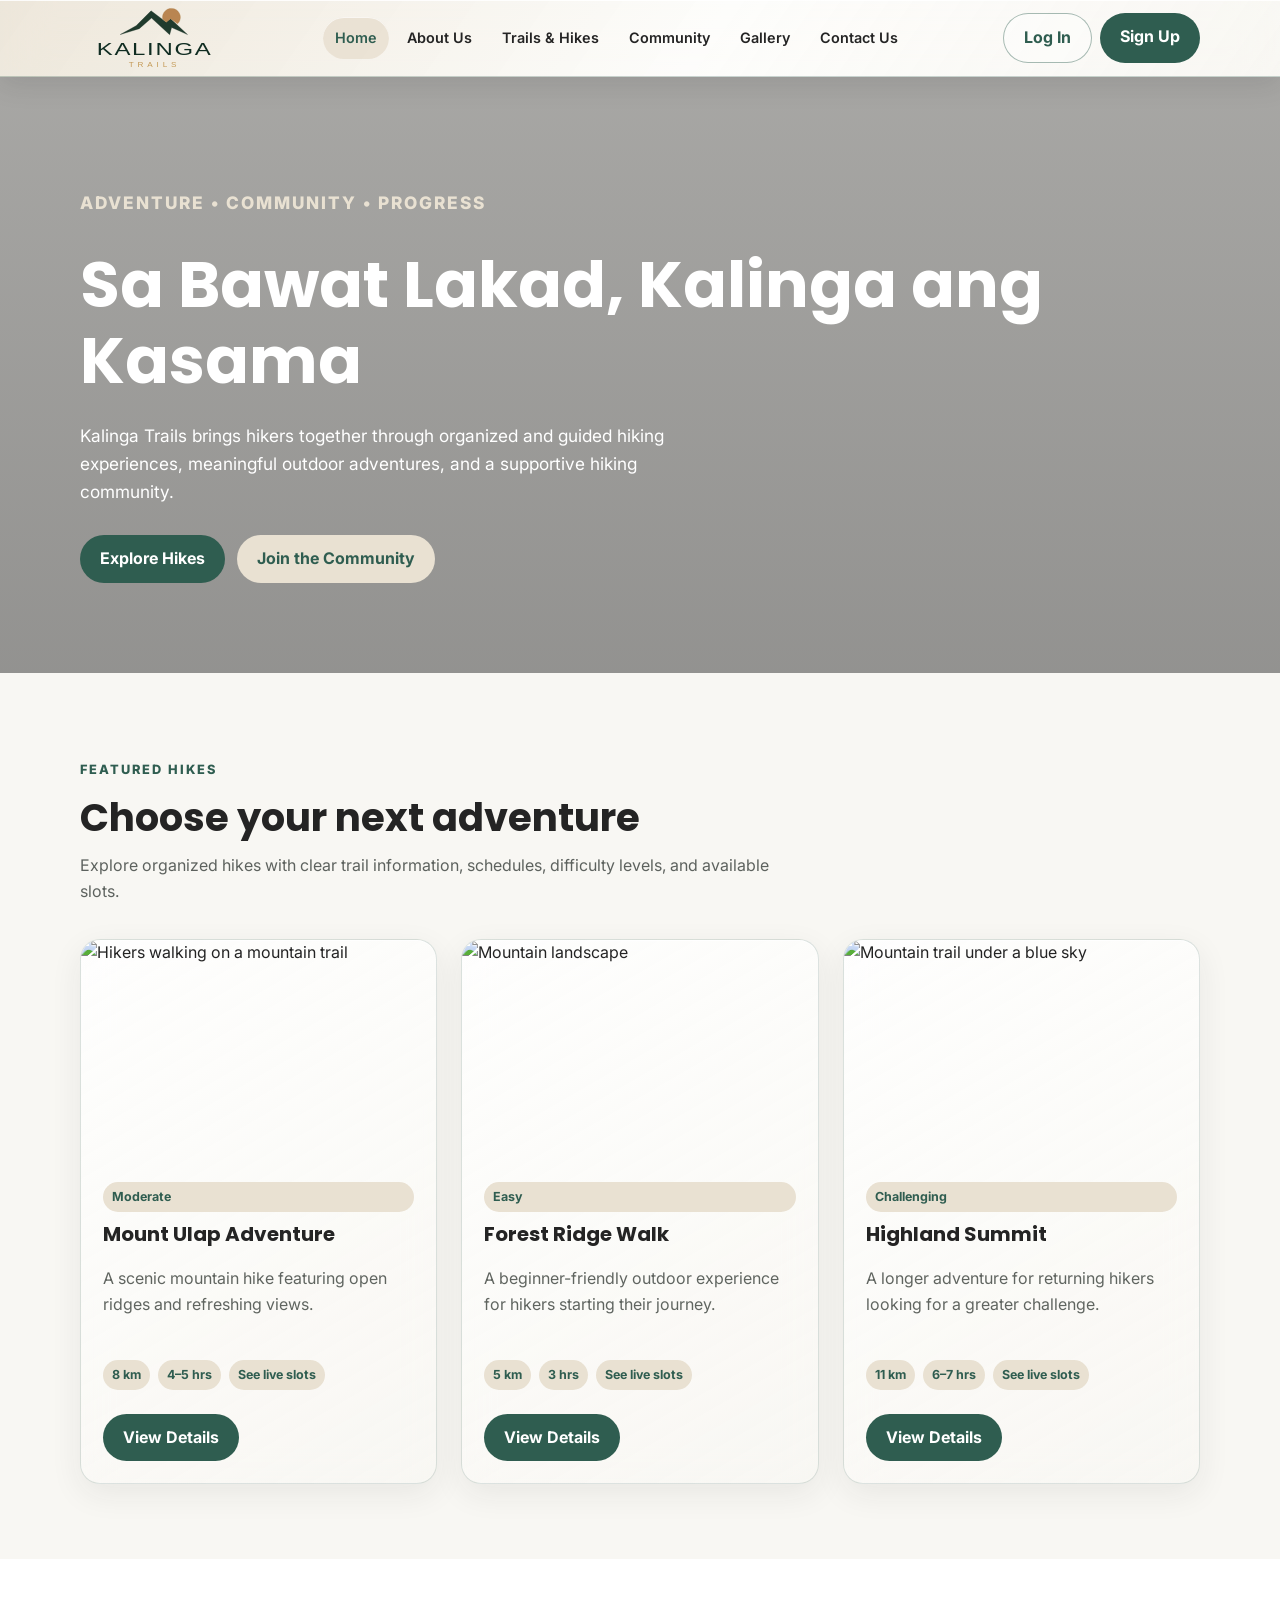
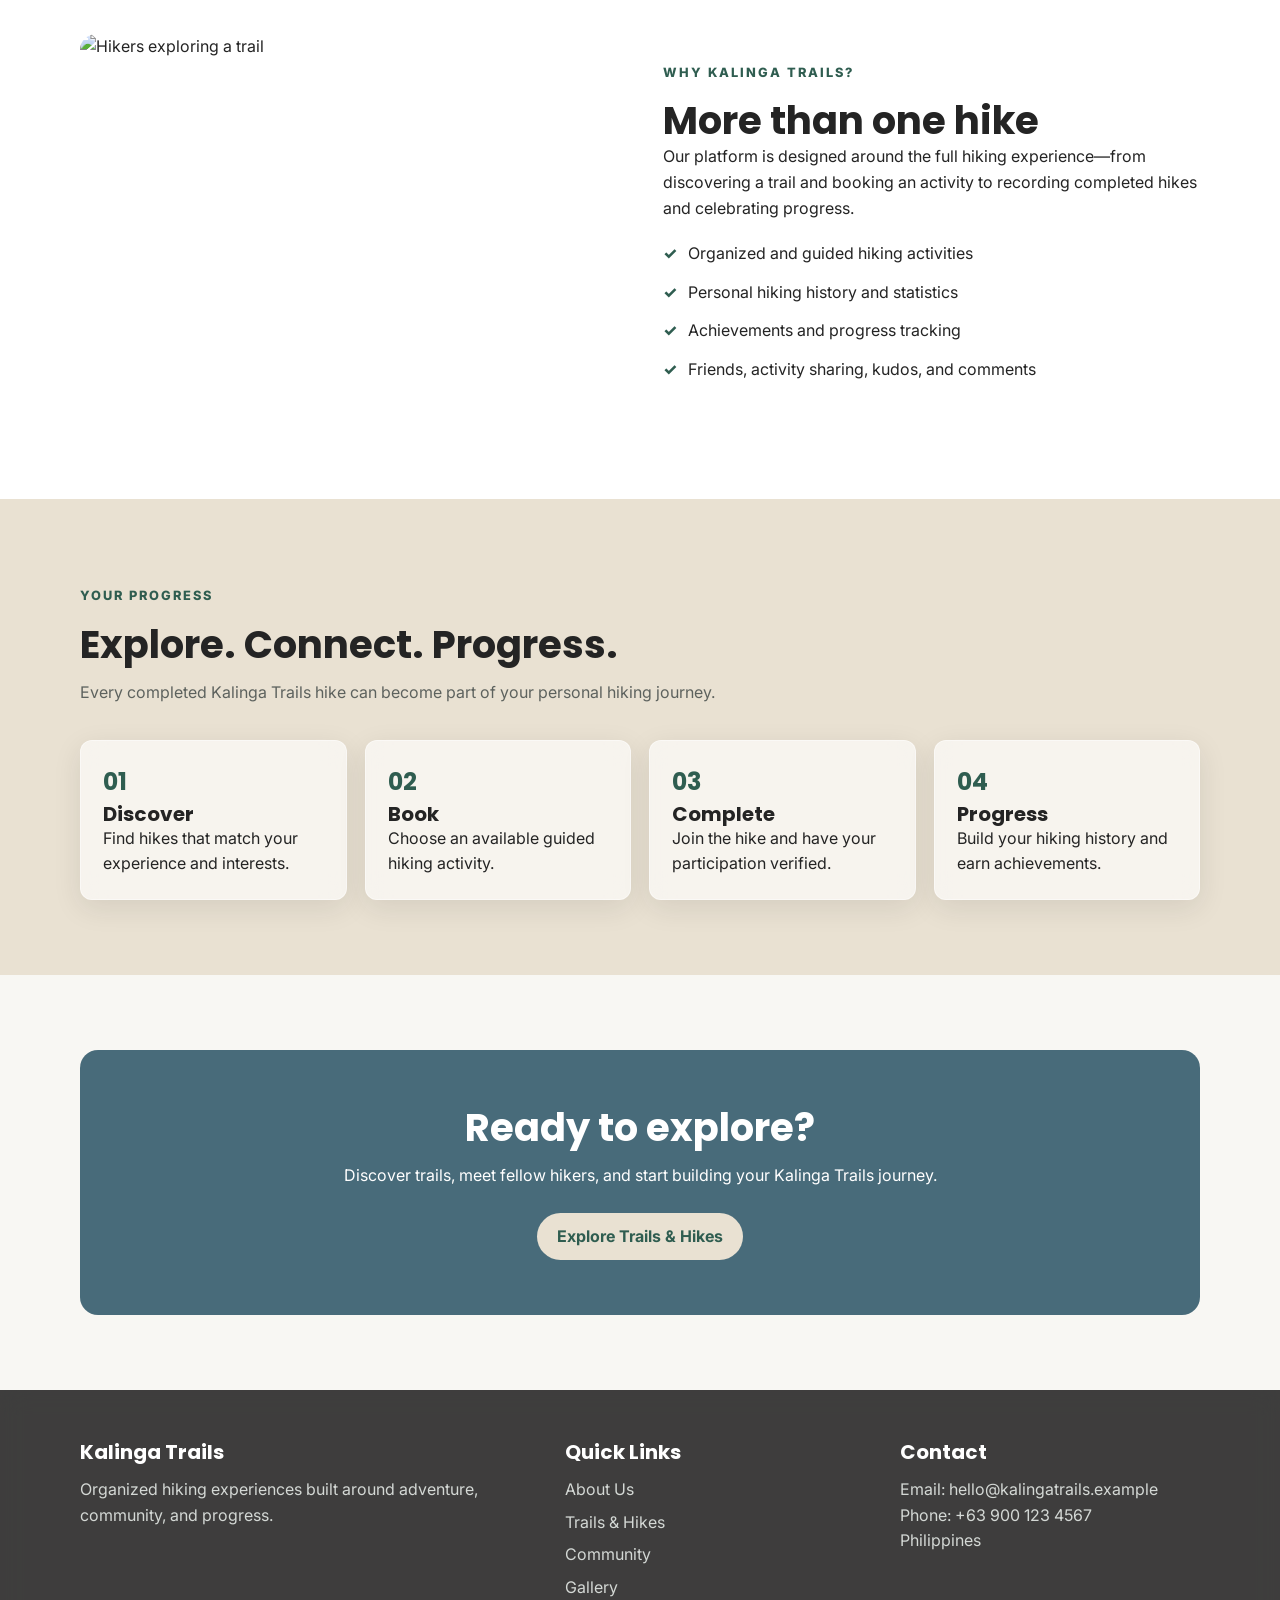
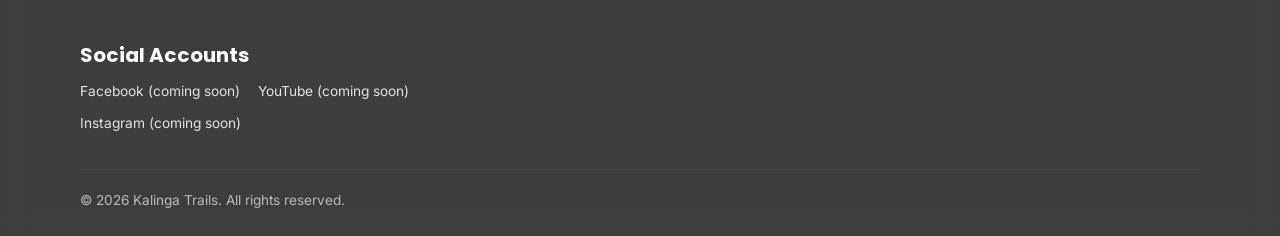
==== commit 6b961a18: "updated index.html" ====
--- a/index.html
+++ b/index.html
@@ -5,7 +5,6 @@
     <meta name="viewport" content="width=device-width, initial-scale=1.0" />
     <title>Kalinga Trails | Explore. Connect. Progress.</title>
     <link rel="stylesheet" href="style.css" />
-    <link rel="stylesheet" href="enhancements.css" />
   </head>
   <body>
     <header class="site-header">
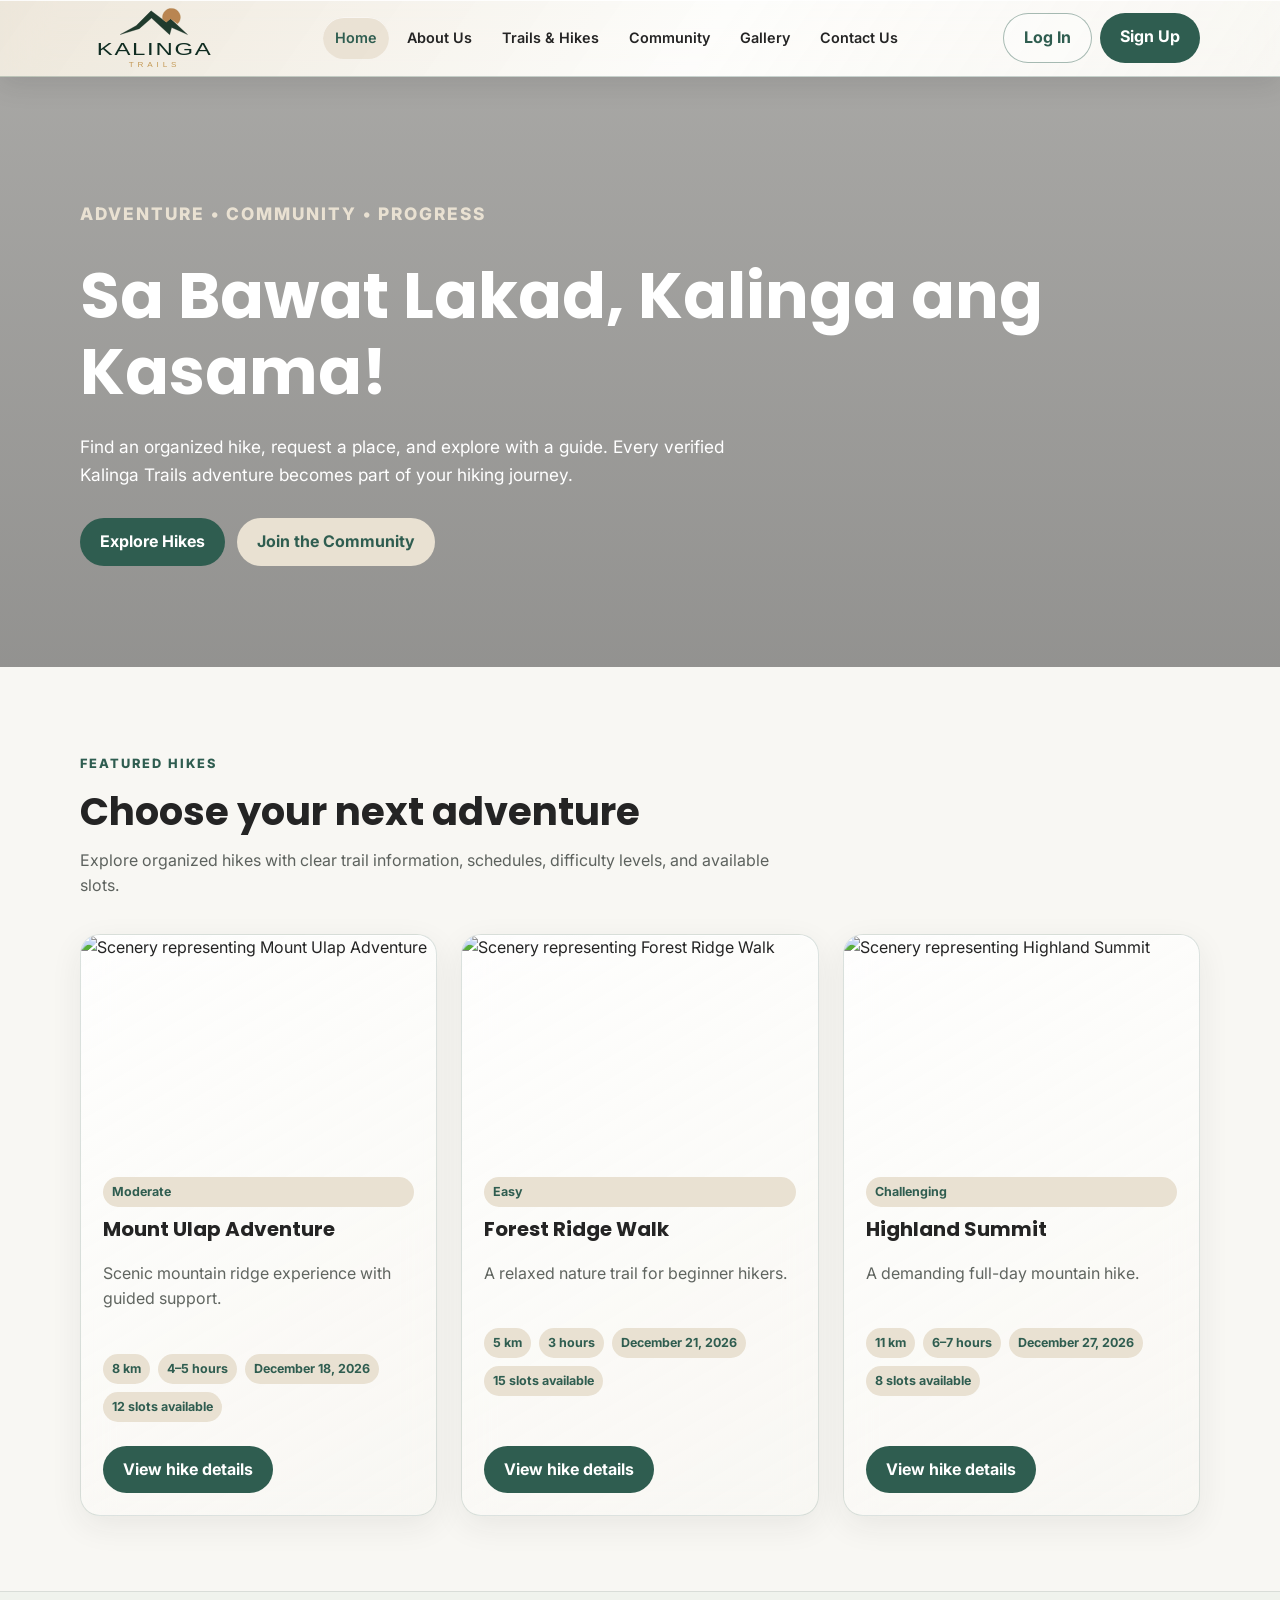
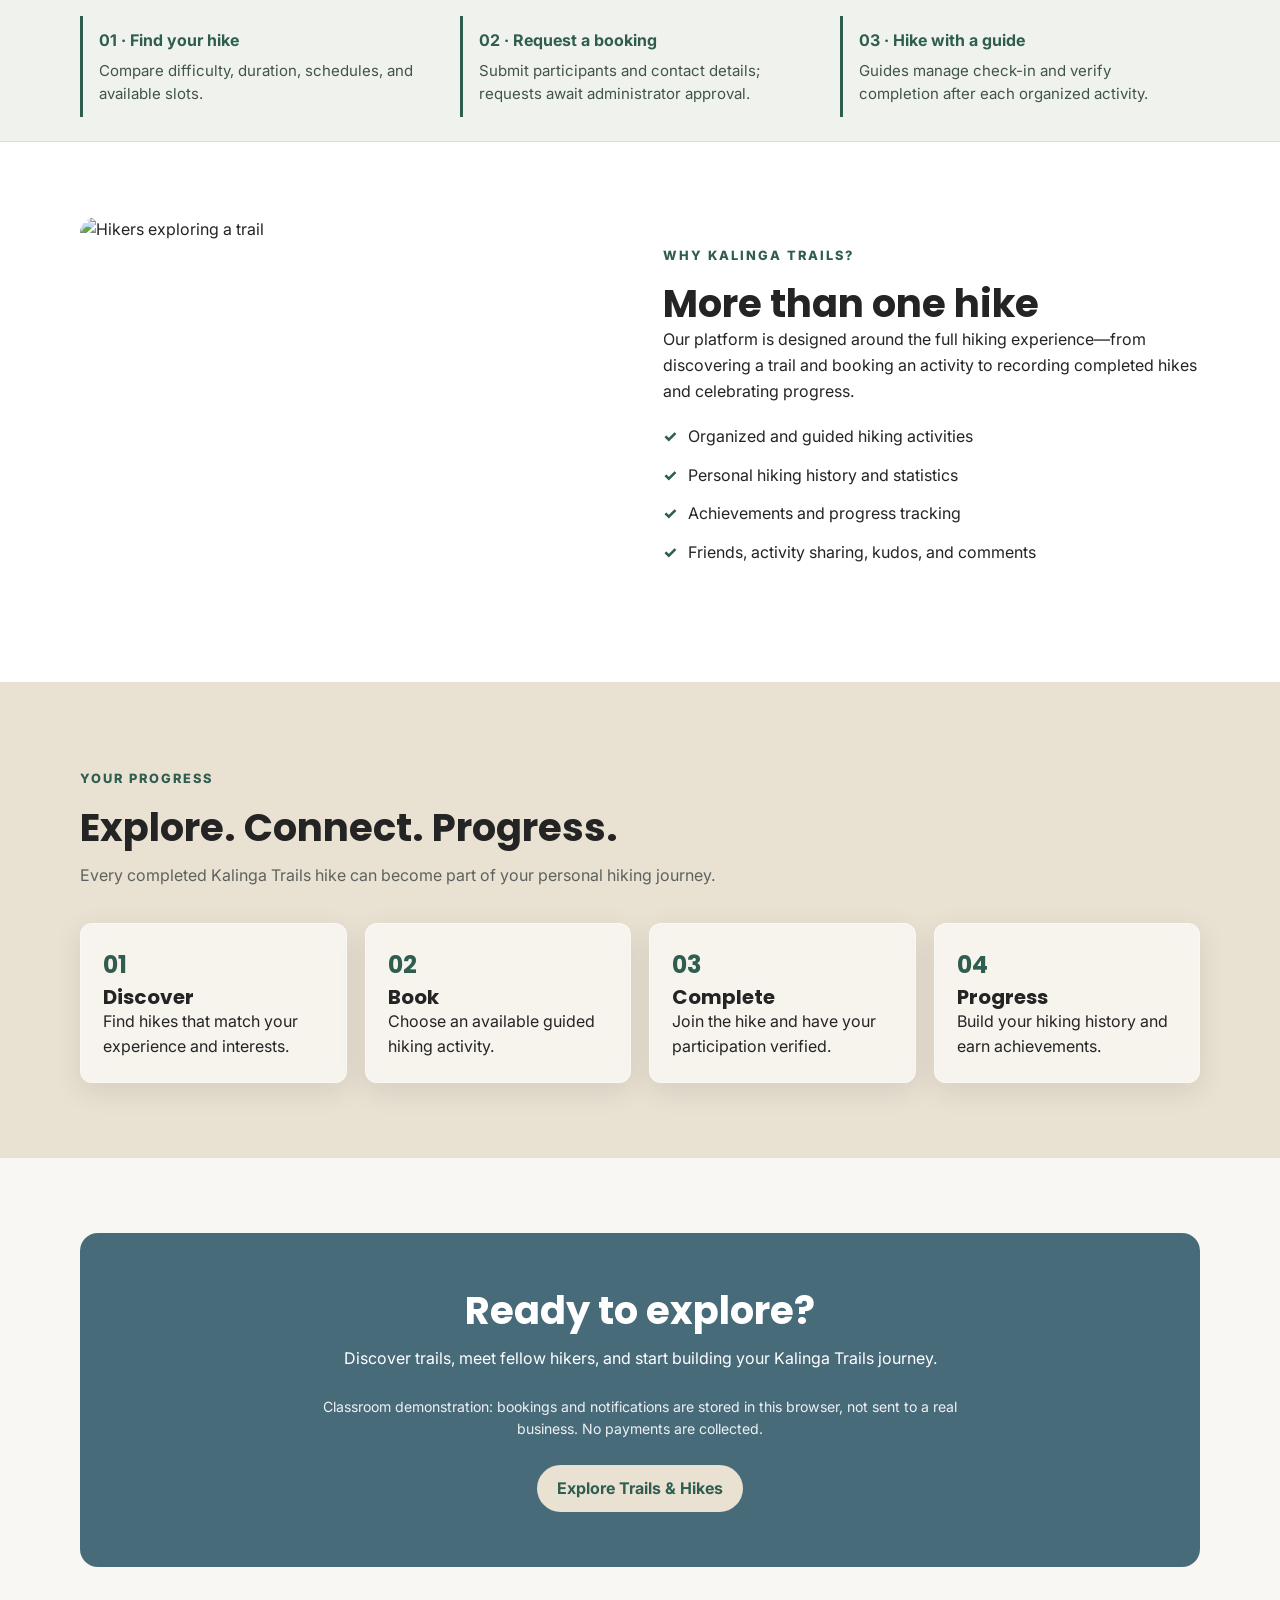
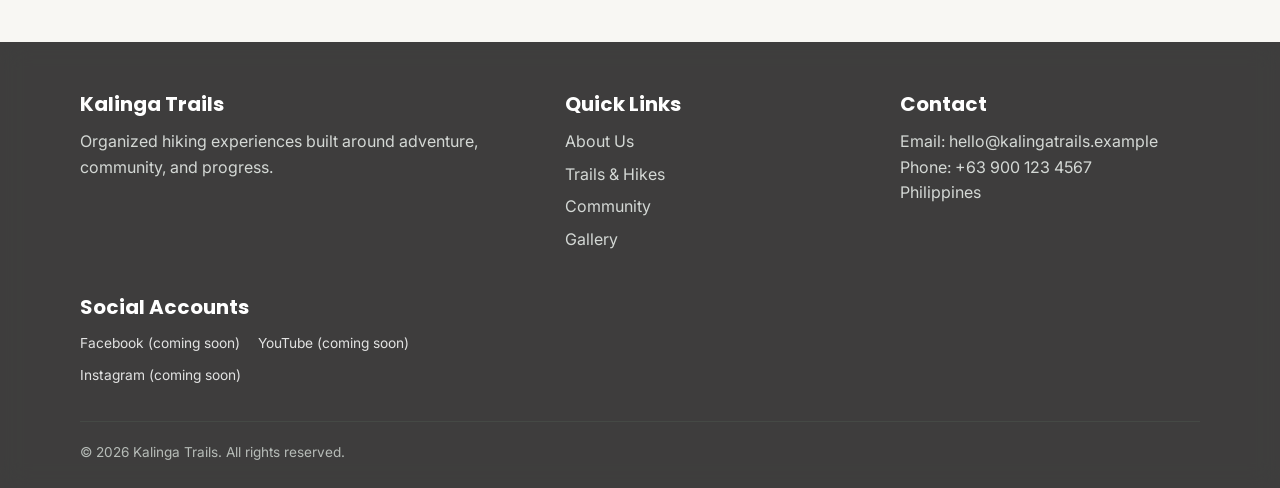
==== commit d9c82ddb: "Improve company pages and featured hikes Add admin-managed homepage hike selection, improve gallery " ====
--- a/index.html
+++ b/index.html
@@ -5,6 +5,7 @@
     <meta name="viewport" content="width=device-width, initial-scale=1.0" />
     <title>Kalinga Trails | Explore. Connect. Progress.</title>
     <link rel="stylesheet" href="style.css" />
+    
   </head>
   <body>
     <header class="site-header">
@@ -90,11 +91,10 @@
       <section class="hero">
         <div class="container hero-content">
           <p class="eyebrow">Adventure • Community • Progress</p>
-          <h1>Sa Bawat Lakad, Kalinga ang Kasama</h1>
+          <h1 id="kt-headline">Sa Bawat Lakad, Kalinga ang Kasama!</h1>
           <p>
-            Kalinga Trails brings hikers together through organized and guided
-            hiking experiences, meaningful outdoor adventures, and a supportive
-            hiking community.
+            Find an organized hike, request a place, and explore with a guide.
+            Every verified Kalinga Trails adventure becomes part of your hiking journey.
           </p>
           <div class="hero-buttons">
             <a class="btn btn-primary" href="trails.html">Explore Hikes</a>
@@ -116,7 +116,7 @@
             </p>
           </div>
 
-          <div class="cards">
+          <div class="cards" id="featured-hikes" aria-live="polite">
             <article class="card">
               <img
                 class="card-image"
@@ -192,6 +192,14 @@
         </div>
       </section>
 
+      <section class="company-values" aria-label="How Kalinga Trails works">
+        <div class="container company-values-grid">
+          <div><strong>01 · Find your hike</strong><p>Compare difficulty, duration, schedules, and available slots.</p></div>
+          <div><strong>02 · Request a booking</strong><p>Submit participants and contact details; requests await administrator approval.</p></div>
+          <div><strong>03 · Hike with a guide</strong><p>Guides manage check-in and verify completion after each organized activity.</p></div>
+        </div>
+      </section>
+
       <section class="section section-light">
         <div class="container split">
           <img
@@ -261,6 +269,7 @@
               Discover trails, meet fellow hikers, and start building your
               Kalinga Trails journey.
             </p>
+            <p class="demo-note">Classroom demonstration: bookings and notifications are stored in this browser, not sent to a real business. No payments are collected.</p>
             <a class="btn btn-secondary" href="trails.html"
               >Explore Trails & Hikes</a
             >
--- a/style.css
+++ b/style.css
@@ -2752,3 +2752,226 @@
     width: 100%;
   }
 }
+
+/* Company, gallery and contact page styles */
+.company-values {
+  background: #f0f3ed;
+  border-top: 1px solid var(--border);
+  border-bottom: 1px solid var(--border);
+}
+
+.company-values-grid {
+  display: grid;
+  grid-template-columns: repeat(3, 1fr);
+  gap: 20px;
+  padding-top: 24px;
+  padding-bottom: 24px;
+}
+
+.company-values-grid > div {
+  padding: 12px 16px;
+  border-left: 3px solid var(--forest);
+}
+
+.company-values-grid strong {
+  color: var(--forest);
+  display: block;
+  margin-bottom: 6px;
+}
+
+.company-values-grid p {
+  color: #42534b;
+  font-size: .94rem;
+  line-height: 1.5;
+}
+
+.demo-note {
+  font-size: .88rem;
+  opacity: .9;
+  max-width: 680px;
+}
+
+.guide-role-label {
+  color: var(--forest);
+  font-weight: 700;
+  margin: 4px 0 10px;
+}
+
+.guide-profile-card {
+  display: flex;
+  align-items: flex-start;
+  gap: 22px;
+  border: 1px solid var(--border);
+  background: white;
+  padding: 28px;
+  border-radius: 15px;
+  max-width: 780px;
+}
+
+.guide-profile-card p {
+  margin-bottom: 14px;
+}
+
+.guide-profile-avatar {
+  display: grid;
+  place-items: center;
+  flex: 0 0 88px;
+  width: 88px;
+  height: 88px;
+  border-radius: 14px;
+  background: var(--forest);
+  color: white;
+  font: 700 1.6rem 'Poppins', sans-serif;
+}
+
+.demo-disclaimer {
+  background: #eff3f0;
+  color: #2d5147;
+  font-size: .92rem;
+  line-height: 1.6;
+  border-left: 3px solid var(--forest);
+  padding: 12px 14px;
+  margin: 18px 0;
+  border-radius: 0 8px 8px 0;
+}
+
+.gallery-count-label {
+  font-size: .9rem;
+  margin-bottom: 12px;
+  color: #48584c;
+}
+
+.section-intro {
+  margin: 12px 0 18px;
+}
+
+.company-contact-details {
+  display: grid;
+  gap: 10px;
+  margin-top: 12px;
+}
+
+.company-contact-details > div {
+  border-bottom: 1px solid var(--border);
+  padding-bottom: 10px;
+}
+
+.company-contact-details dt {
+  font-size: .8rem;
+  text-transform: uppercase;
+  letter-spacing: .06em;
+  font-weight: 700;
+  color: var(--forest);
+}
+
+.company-contact-details dd {
+  overflow-wrap: anywhere;
+  margin-top: 3px;
+}
+
+.faq-entry {
+  background: white;
+  border: 1px solid var(--border);
+  border-radius: 9px;
+  padding: 0 15px;
+  margin-top: 10px;
+}
+
+.faq-entry summary {
+  cursor: pointer;
+  font-weight: 700;
+  padding: 14px 4px;
+  list-style-position: inside;
+}
+
+.faq-entry summary:focus-visible {
+  outline: 3px solid var(--mountain);
+  outline-offset: 2px;
+}
+
+.faq-entry p {
+  border-top: 1px solid var(--border);
+  padding: 12px 4px 17px;
+}
+
+.faq-entry a {
+  color: var(--forest);
+  text-decoration: underline;
+}
+
+.booking-policy-panel {
+  margin-top: 24px;
+  background: white;
+  border: 1px solid var(--border);
+  padding: 26px;
+  border-radius: 14px;
+}
+
+.booking-policy-panel h2 {
+  font-size: 1.45rem;
+}
+
+.booking-policy-panel h3 {
+  font-size: 1rem;
+  color: var(--forest);
+  margin: 19px 0 6px;
+}
+
+.booking-policy-panel p {
+  font-size: .95rem;
+}
+
+.form-feedback {
+  margin: 12px 0 0;
+  color: var(--forest);
+  font-weight: 700;
+  min-height: 1.5em;
+}
+
+.featured-hike-options {
+  display: grid;
+  grid-template-columns: repeat(auto-fit,minmax(180px,1fr));
+  gap: 9px;
+  margin-top: 12px;
+}
+
+.featured-hike-options label {
+  display: flex;
+  align-items: center;
+  gap: 8px;
+  background: #f1f5f2;
+  border: 1px solid var(--border);
+  padding: 10px;
+  border-radius: 8px;
+  font-weight: 500;
+  margin: 0;
+}
+
+.featured-hike-options input {
+  width: auto;
+  accent-color: var(--forest);
+}
+
+.empty-state {
+  padding: 30px 15px;
+  background: white;
+  border-radius: 12px;
+  grid-column: 1 / -1;
+  text-align: center;
+}
+
+@media (max-width: 760px) {
+  .company-values-grid {
+    grid-template-columns: 1fr;
+    gap: 8px;
+  }
+
+  .guide-profile-card {
+    flex-direction: column;
+  }
+
+  .booking-policy-panel {
+    padding: 20px;
+  }
+
+}
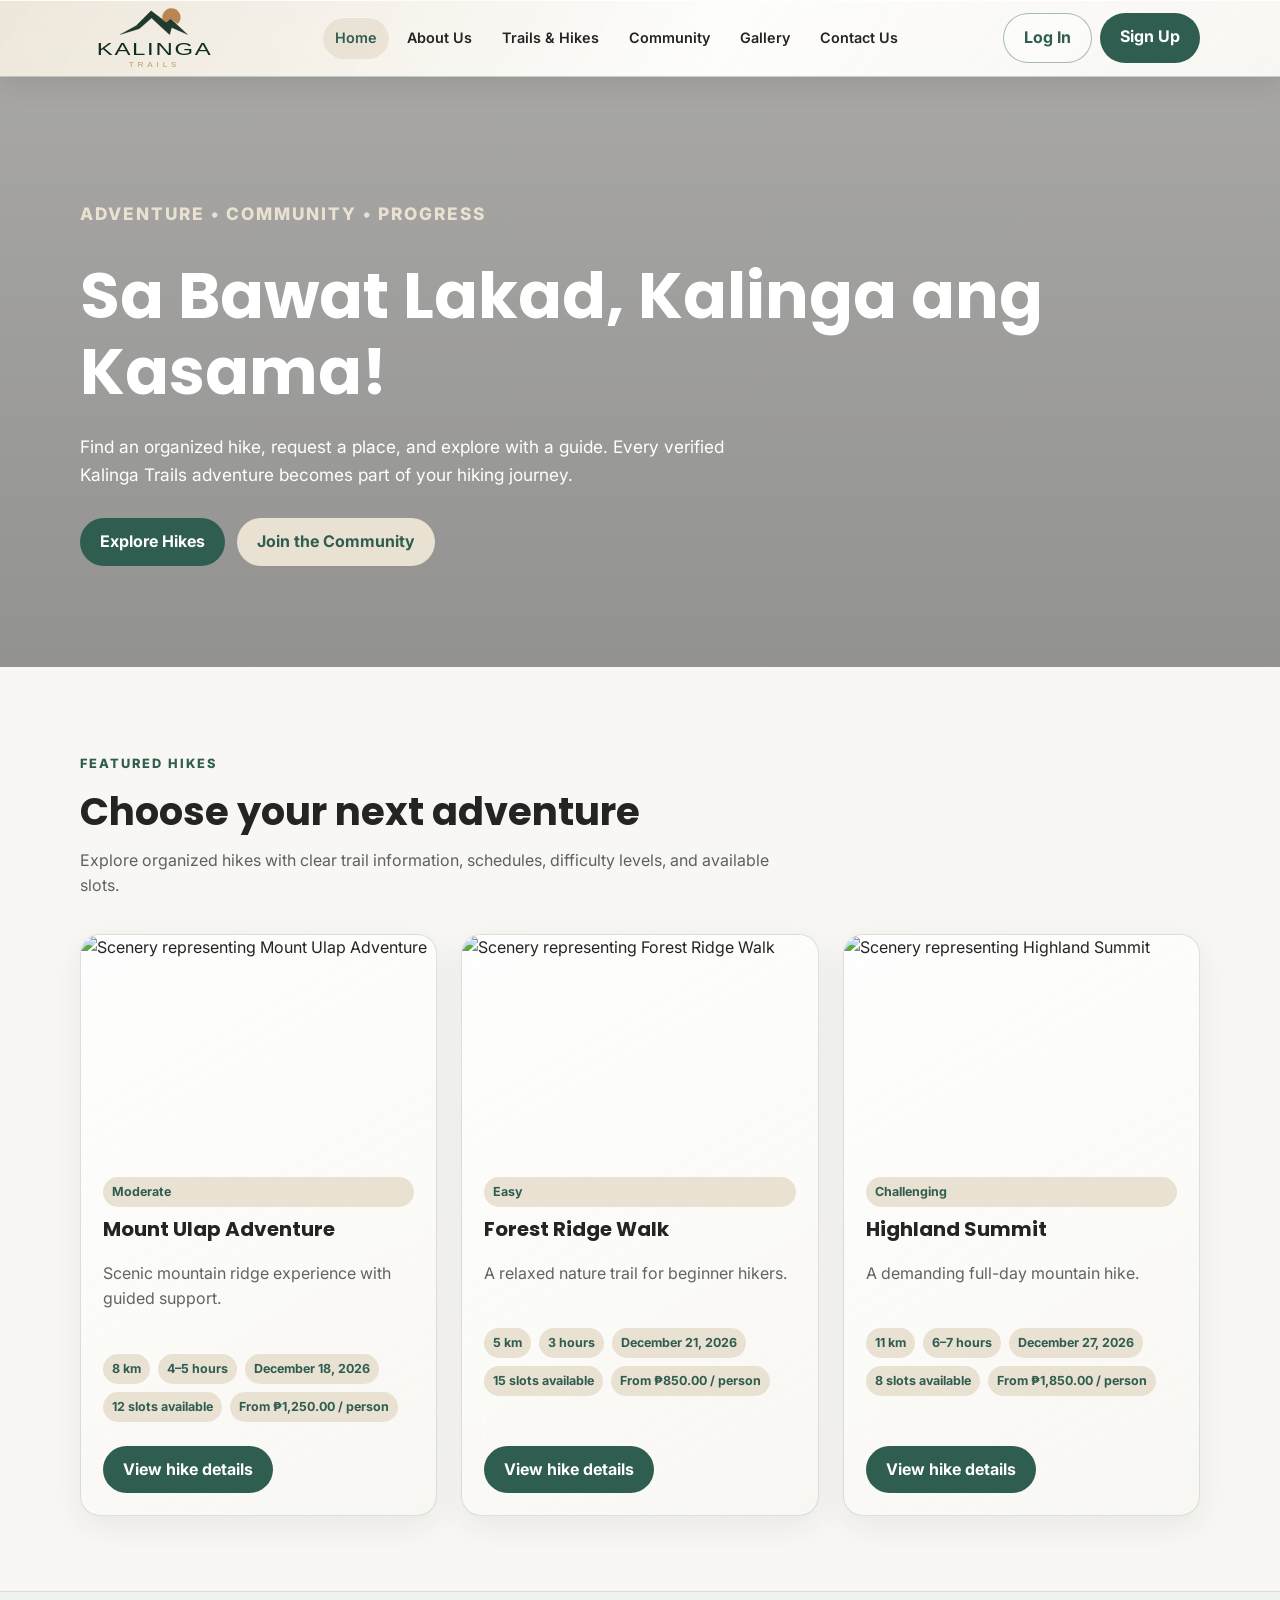
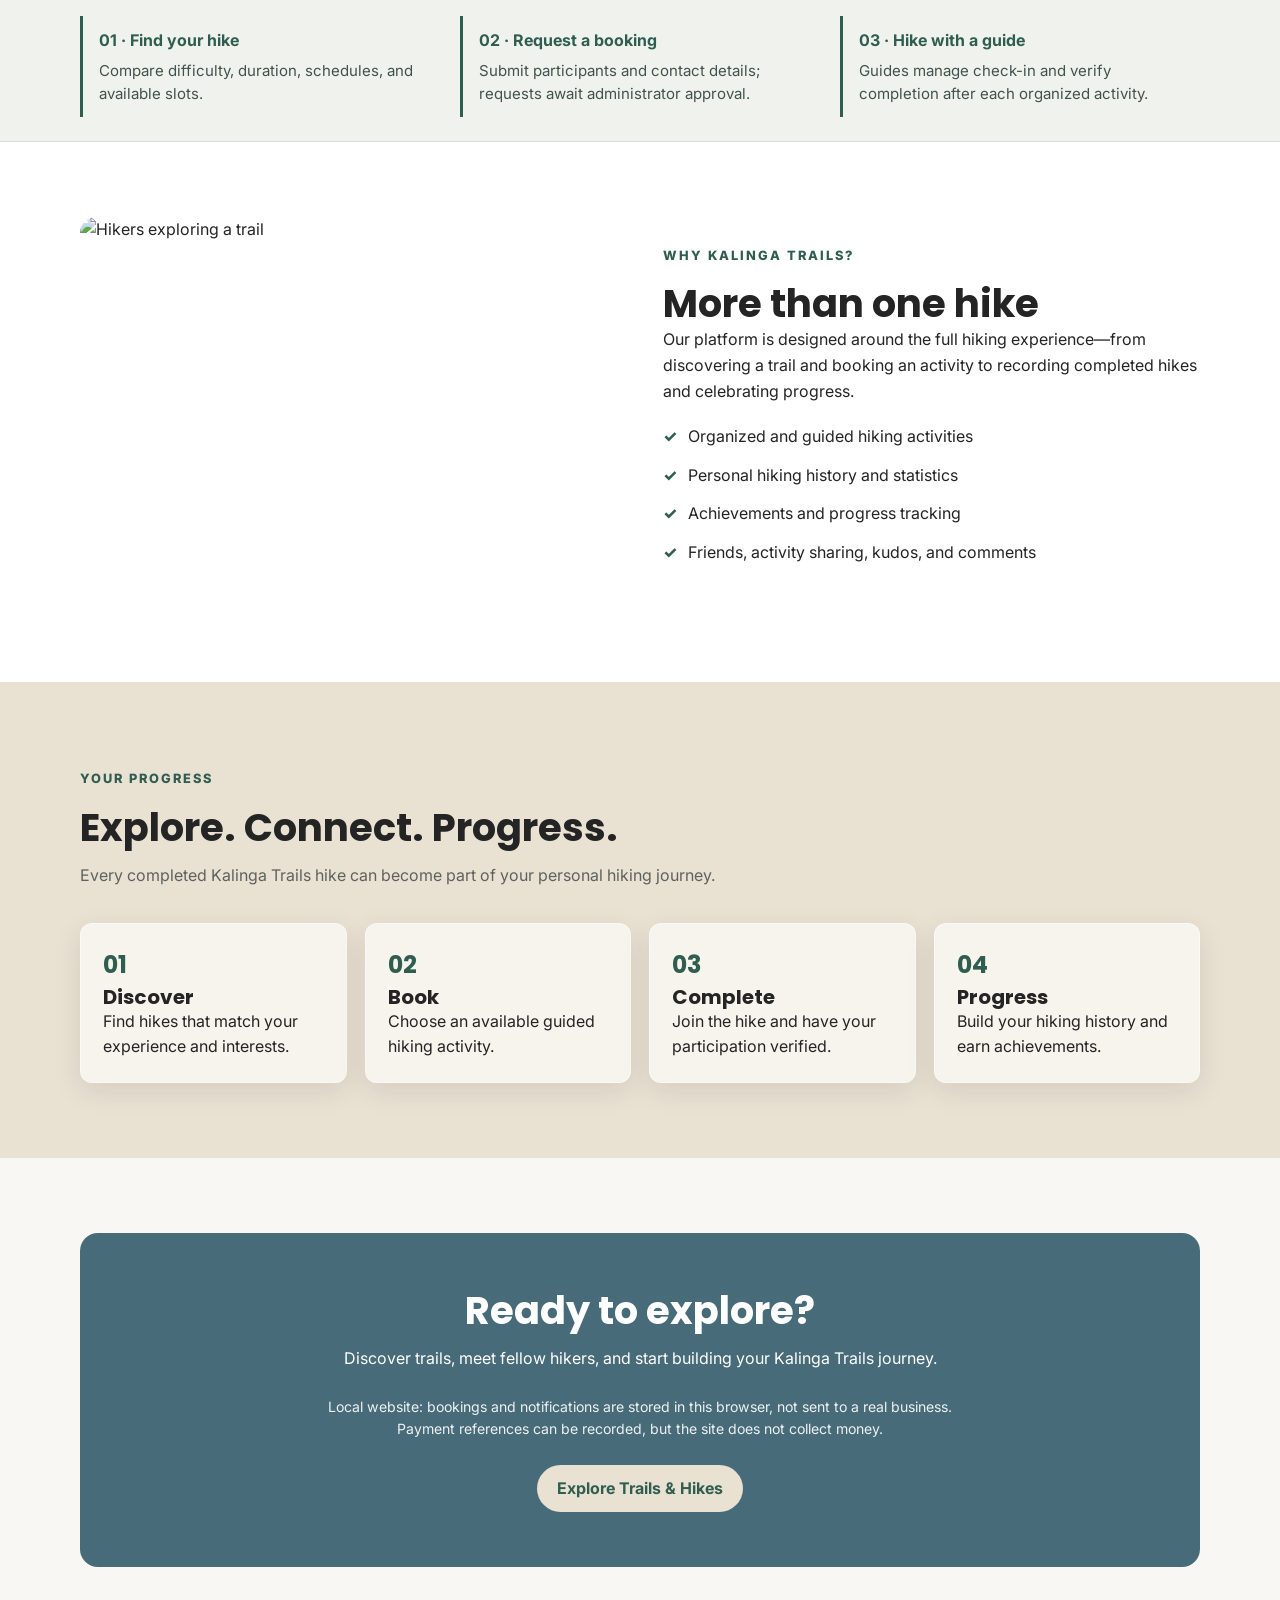
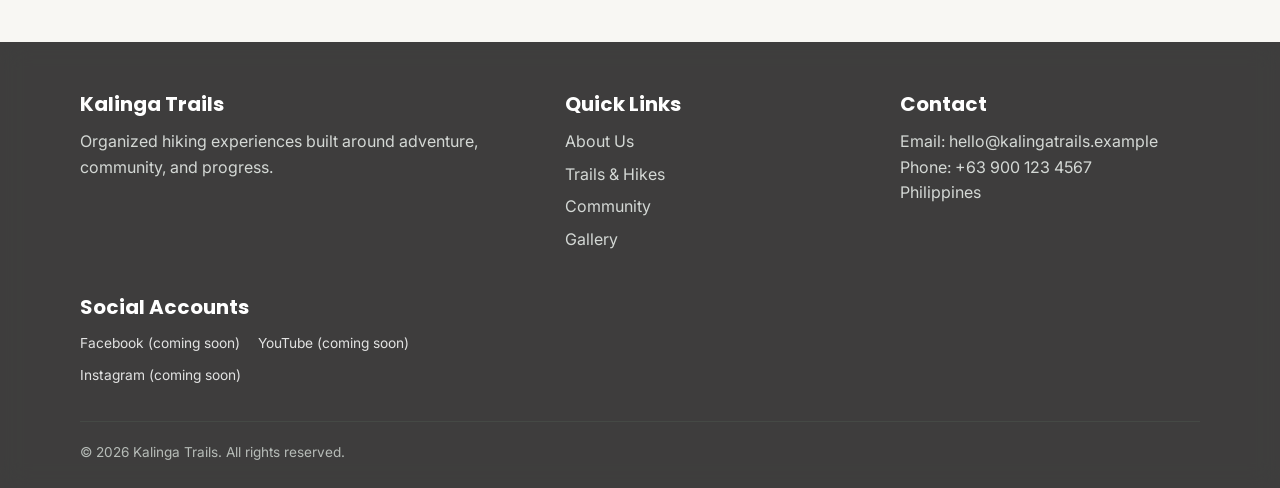
==== commit de76fd40: "Add hike pricing and payment records" ====
--- a/index.html
+++ b/index.html
@@ -269,7 +269,7 @@
               Discover trails, meet fellow hikers, and start building your
               Kalinga Trails journey.
             </p>
-            <p class="demo-note">Classroom demonstration: bookings and notifications are stored in this browser, not sent to a real business. No payments are collected.</p>
+            <p class="local-notice">Local website: bookings and notifications are stored in this browser, not sent to a real business. Payment references can be recorded, but the site does not collect money.</p>
             <a class="btn btn-secondary" href="trails.html"
               >Explore Trails & Hikes</a
             >
--- a/style.css
+++ b/style.css
@@ -708,7 +708,6 @@
     outline-offset: 2px;
   }
 
-  /* Three lines */
   .nav-toggle-label span,
   .nav-toggle-label span::before,
   .nav-toggle-label span::after {
@@ -741,7 +740,6 @@
     top: 8px;
   }
 
-  /* Turns into an X when open */
   .nav-toggle:checked + .nav-toggle-label span {
     background: transparent;
   }
@@ -754,7 +752,6 @@
     transform: translateY(-8px) rotate(-45deg);
   }
 
-  /* Menu panel: hidden until the checkbox is ticked */
   .nav-links,
   .nav-actions {
     display: none;
@@ -862,7 +859,6 @@
   }
 }
 
-/* Proportional refinements; original theme, fonts and layout retained. */
 html {
   scroll-padding-top: 85px;
 }
@@ -2753,6 +2749,182 @@
   }
 }
 
+/* Scoped booking-map layout: keeps all other pages / dialogs untouched. */
+.kt-modal.kt-confirmed-map-dialog {
+  box-sizing: border-box;
+  width: min(960px, calc(100vw - 24px));
+  max-width: min(960px, calc(100vw - 24px));
+  max-height: min(92dvh, 960px);
+  margin: auto;
+  overflow-x: hidden;
+  overflow-y: auto;
+  overscroll-behavior: contain;
+  padding: clamp(14px, 2.6vw, 28px);
+}
+.kt-confirmed-map-dialog .kt-modal-close {
+  position: sticky;
+  top: 0;
+  z-index: 2;
+  float: right;
+  display: grid;
+  place-items: center;
+  box-sizing: border-box;
+  width: 38px;
+  height: 38px;
+  padding: 0;
+  border-radius: 10px;
+  background: #fff;
+  box-shadow: 0 3px 12px #0002;
+}
+.kt-confirmed-map {
+  min-width: 0;
+  clear: both;
+  padding: 0;
+}
+.kt-confirmed-map * {
+  box-sizing: border-box;
+}
+.kt-confirmed-map p {
+  padding-top: 0;
+}
+.kt-confirmed-map .kt-trail-map-heading {
+  padding-right: 0;
+  min-width: 0;
+}
+.kt-confirmed-map .kt-trail-map-heading h2 {
+  overflow-wrap: anywhere;
+  line-height: 1.25;
+}
+.kt-confirmed-map .kt-trail-map-heading p {
+  overflow-wrap: anywhere;
+}
+.kt-booked-map-photo {
+  position: relative;
+  width: 100%;
+  height: clamp(155px, 24vw, 245px);
+  margin-top: 18px;
+  overflow: hidden;
+  border: 1px solid var(--border);
+  border-radius: 14px;
+  background: linear-gradient(135deg, #416b52, #90b9a2);
+}
+.kt-booked-map-photo img {
+  display: block;
+  width: 100%;
+  height: 100%;
+  object-fit: cover;
+}
+.kt-booked-map-photo-caption {
+  position: absolute;
+  inset: auto 0 0;
+  display: flex;
+  align-items: flex-end;
+  justify-content: space-between;
+  gap: 8px 20px;
+  flex-wrap: wrap;
+  width: 100%;
+  padding: 30px 18px 14px;
+  background: linear-gradient(transparent, rgba(10, 30, 21, 0.83));
+  color: #fff;
+  font-size: 0.84rem;
+}
+.kt-booked-map-photo-caption strong {
+  font-size: clamp(0.95rem, 1.6vw, 1.12rem);
+  overflow-wrap: anywhere;
+}
+.kt-booked-map-photo-caption span {
+  font-size: 0.82rem;
+}
+.kt-booked-map-facts {
+  display: grid;
+  grid-template-columns: repeat(4, minmax(0, 1fr));
+  gap: 0;
+  width: 100%;
+  margin: 16px 0;
+  border: 1px solid var(--border);
+  border-radius: 13px;
+  overflow: hidden;
+  background: #fff;
+}
+.kt-booked-map-fact {
+  min-width: 0;
+  padding: 14px 15px;
+  border-right: 1px solid var(--border);
+  border-bottom: 1px solid var(--border);
+}
+.kt-booked-map-fact:nth-child(4n) {
+  border-right: 0;
+}
+.kt-booked-map-fact:nth-last-child(-n + 4) {
+  border-bottom: 0;
+}
+.kt-booked-map-fact dt {
+  margin: 0 0 5px;
+  font-size: 0.78rem;
+  color: #52675c;
+}
+.kt-booked-map-fact dd {
+  margin: 0;
+  font-size: 0.93rem;
+  font-weight: 700;
+  overflow-wrap: anywhere;
+  line-height: 1.35;
+}
+.kt-confirmed-map .kt-trail-map-preview {
+  width: 100%;
+  min-width: 0;
+  margin-top: 12px;
+}
+.kt-confirmed-map .kt-trail-map-preview svg {
+  max-width: 100%;
+  height: auto;
+}
+.kt-confirmed-map-actions {
+  width: 100%;
+  margin-top: 12px;
+}
+.kt-confirmed-map-actions .btn {
+  min-width: 0;
+  white-space: normal;
+  overflow-wrap: anywhere;
+  line-height: 1.35;
+}
+@media (max-width: 750px) {
+  .kt-booked-map-facts {
+    grid-template-columns: repeat(2, minmax(0, 1fr));
+  }
+  .kt-booked-map-fact:nth-child(4n) {
+    border-right: 1px solid var(--border);
+  }
+  .kt-booked-map-fact:nth-child(2n) {
+    border-right: 0;
+  }
+  .kt-booked-map-fact:nth-last-child(-n + 4) {
+    border-bottom: 1px solid var(--border);
+  }
+  .kt-booked-map-fact:nth-last-child(-n + 2) {
+    border-bottom: 0;
+  }
+}
+@media (max-width: 450px) {
+  .kt-modal.kt-confirmed-map-dialog {
+    padding: 14px;
+  }
+  .kt-booked-map-photo {
+    height: 175px;
+  }
+  .kt-booked-map-photo-caption {
+    display: block;
+  }
+  .kt-booked-map-photo-caption span {
+    display: block;
+    padding-top: 3px;
+  }
+  .kt-booked-map-fact {
+    padding: 12px;
+  }
+}
+
 /* Company, gallery and contact page styles */
 .company-values {
   background: #f0f3ed;
@@ -2781,13 +2953,13 @@
 
 .company-values-grid p {
   color: #42534b;
-  font-size: .94rem;
+  font-size: 0.94rem;
   line-height: 1.5;
 }
 
-.demo-note {
-  font-size: .88rem;
-  opacity: .9;
+.local-notice {
+  font-size: 0.88rem;
+  opacity: 0.9;
   max-width: 680px;
 }
 
@@ -2821,13 +2993,15 @@
   border-radius: 14px;
   background: var(--forest);
   color: white;
-  font: 700 1.6rem 'Poppins', sans-serif;
-}
-
-.demo-disclaimer {
+  font:
+    700 1.6rem "Poppins",
+    sans-serif;
+}
+
+.project-notice {
   background: #eff3f0;
   color: #2d5147;
-  font-size: .92rem;
+  font-size: 0.92rem;
   line-height: 1.6;
   border-left: 3px solid var(--forest);
   padding: 12px 14px;
@@ -2836,7 +3010,7 @@
 }
 
 .gallery-count-label {
-  font-size: .9rem;
+  font-size: 0.9rem;
   margin-bottom: 12px;
   color: #48584c;
 }
@@ -2857,9 +3031,9 @@
 }
 
 .company-contact-details dt {
-  font-size: .8rem;
+  font-size: 0.8rem;
   text-transform: uppercase;
-  letter-spacing: .06em;
+  letter-spacing: 0.06em;
   font-weight: 700;
   color: var(--forest);
 }
@@ -2918,7 +3092,7 @@
 }
 
 .booking-policy-panel p {
-  font-size: .95rem;
+  font-size: 0.95rem;
 }
 
 .form-feedback {
@@ -2930,7 +3104,7 @@
 
 .featured-hike-options {
   display: grid;
-  grid-template-columns: repeat(auto-fit,minmax(180px,1fr));
+  grid-template-columns: repeat(auto-fit, minmax(180px, 1fr));
   gap: 9px;
   margin-top: 12px;
 }
@@ -2960,6 +3134,1064 @@
   text-align: center;
 }
 
+/* =====================================================
+   MODULE 11 — GUIDE OPERATIONS ANIMATIONS
+   KALINGA TRAILS
+   CSS ONLY — NO JAVASCRIPT CHANGES
+   ===================================================== */
+
+/* 1. PANEL ENTRANCE ANIMATION */
+
+@keyframes ktGuideFadeUp {
+  from {
+    opacity: 0;
+    transform: translateY(18px);
+  }
+
+  to {
+    opacity: 1;
+    transform: translateY(0);
+  }
+}
+
+/* Animate dashboard panel when displayed */
+
+body.kt-dashboard-page #dashboard-app .kt-panel {
+  animation: ktGuideFadeUp 0.5s ease-out both;
+}
+
+/* 2. DASHBOARD STAT CARDS */
+
+body.kt-dashboard-page #dashboard-app .kt-stat {
+  transition:
+    transform 0.25s ease,
+    box-shadow 0.25s ease,
+    border-color 0.25s ease;
+}
+
+body.kt-dashboard-page #dashboard-app .kt-stat:hover {
+  transform: translateY(-5px);
+  box-shadow: 0 12px 26px rgba(47, 93, 80, 0.12);
+  border-color: #a8c7b3;
+}
+
+/* Stagger statistics animation */
+
+body.kt-dashboard-page #dashboard-app .kt-stat {
+  animation: ktGuideFadeUp 0.45s ease-out both;
+}
+
+body.kt-dashboard-page #dashboard-app .kt-stat:nth-child(2) {
+  animation-delay: 0.08s;
+}
+
+body.kt-dashboard-page #dashboard-app .kt-stat:nth-child(3) {
+  animation-delay: 0.16s;
+}
+
+body.kt-dashboard-page #dashboard-app .kt-stat:nth-child(4) {
+  animation-delay: 0.24s;
+}
+
+/* 3. BUTTON HOVER AND PRESS ANIMATIONS */
+
+body.kt-dashboard-page #dashboard-app .btn {
+  transition:
+    transform 0.2s ease,
+    background-color 0.2s ease,
+    box-shadow 0.2s ease,
+    border-color 0.2s ease;
+}
+
+body.kt-dashboard-page #dashboard-app .btn:hover:not(:disabled) {
+  transform: translateY(-3px);
+  box-shadow: 0 7px 16px rgba(47, 93, 80, 0.15);
+}
+
+body.kt-dashboard-page #dashboard-app .btn:active:not(:disabled) {
+  transform: scale(0.97);
+  box-shadow: 0 2px 7px rgba(47, 93, 80, 0.12);
+}
+
+/* 4. SIDEBAR NAVIGATION ANIMATIONS */
+
+body.kt-dashboard-page #dashboard-app .kt-sidebar nav a {
+  transition:
+    transform 0.2s ease,
+    background-color 0.2s ease,
+    color 0.2s ease,
+    box-shadow 0.2s ease;
+}
+
+body.kt-dashboard-page #dashboard-app .kt-sidebar nav a:hover {
+  transform: translateX(4px);
+  background: #edf4ef;
+  color: #2f5d50;
+}
+
+body.kt-dashboard-page #dashboard-app .kt-sidebar nav a.selected {
+  background: #e4eee7;
+  box-shadow: inset 4px 0 0 #2f5d50;
+}
+
+/* 5. ASSIGNED HIKES AND PARTICIPANT ROWS */
+
+body.kt-dashboard-page #dashboard-app .kt-item {
+  transition:
+    background-color 0.22s ease,
+    transform 0.22s ease,
+    border-color 0.22s ease;
+}
+
+body.kt-dashboard-page #dashboard-app .kt-item:hover {
+  background: rgba(237, 244, 239, 0.65);
+  transform: translateX(3px);
+}
+
+/* 6. GUIDE BOOKING CARDS */
+
+body.kt-dashboard-page #dashboard-app .kt-guide-booking-card {
+  transition:
+    transform 0.25s ease,
+    box-shadow 0.25s ease,
+    border-color 0.25s ease;
+}
+
+body.kt-dashboard-page #dashboard-app .kt-guide-booking-card:hover {
+  transform: translateY(-4px);
+  box-shadow: 0 12px 26px rgba(47, 93, 80, 0.12);
+  border-color: #9dbfac;
+}
+
+/* 7. PARTICIPANT FORM CONTROLS */
+
+body.kt-dashboard-page #dashboard-app .kt-participant {
+  transition: background-color 0.2s ease;
+}
+
+body.kt-dashboard-page #dashboard-app .kt-participant:hover {
+  background: rgba(237, 244, 239, 0.6);
+}
+
+body.kt-dashboard-page #dashboard-app .kt-field input,
+body.kt-dashboard-page #dashboard-app .kt-field select,
+body.kt-dashboard-page #dashboard-app .kt-field textarea {
+  transition:
+    border-color 0.2s ease,
+    box-shadow 0.2s ease;
+}
+
+body.kt-dashboard-page #dashboard-app .kt-field input:focus,
+body.kt-dashboard-page #dashboard-app .kt-field select:focus,
+body.kt-dashboard-page #dashboard-app .kt-field textarea:focus {
+  border-color: #2f5d50;
+  box-shadow: 0 0 0 4px rgba(47, 93, 80, 0.1);
+}
+
+/* 8. ACCESSIBILITY: REDUCED MOTION */
+
+@media (prefers-reduced-motion: reduce) {
+  body.kt-dashboard-page #dashboard-app .kt-panel,
+  body.kt-dashboard-page #dashboard-app .kt-stat {
+    animation: none !important;
+  }
+
+  body.kt-dashboard-page #dashboard-app .btn,
+  body.kt-dashboard-page #dashboard-app .kt-stat,
+  body.kt-dashboard-page #dashboard-app .kt-item,
+  body.kt-dashboard-page #dashboard-app .kt-participant,
+  body.kt-dashboard-page #dashboard-app .kt-guide-booking-card,
+  body.kt-dashboard-page #dashboard-app .kt-sidebar nav a,
+  body.kt-dashboard-page #dashboard-app .kt-field input,
+  body.kt-dashboard-page #dashboard-app .kt-field select,
+  body.kt-dashboard-page #dashboard-app .kt-field textarea {
+    transition: none !important;
+  }
+
+  body.kt-dashboard-page #dashboard-app .btn:hover,
+  body.kt-dashboard-page #dashboard-app .kt-stat:hover,
+  body.kt-dashboard-page #dashboard-app .kt-item:hover,
+  body.kt-dashboard-page #dashboard-app .kt-guide-booking-card:hover,
+  body.kt-dashboard-page #dashboard-app .kt-sidebar nav a:hover {
+    transform: none !important;
+  }
+}
+
+/* ==========================================================
+   KALINGA TRAILS — MODULE 10 & 11 DESIGN UPGRADE
+   Hike Details & Safety + Guide Operations
+   CSS ONLY — DO NOT MODIFY APP.JS
+   ========================================================== */
+
+/* ==========================================================
+   01. SHARED ANIMATIONS
+   ========================================================== */
+
+@keyframes ktModuleFadeUp {
+  from {
+    opacity: 0;
+    transform: translateY(20px);
+  }
+
+  to {
+    opacity: 1;
+    transform: translateY(0);
+  }
+}
+
+@keyframes ktModuleFadeIn {
+  from {
+    opacity: 0;
+  }
+  to {
+    opacity: 1;
+  }
+}
+
+@keyframes ktModuleScaleIn {
+  from {
+    opacity: 0;
+    transform: scale(0.97);
+  }
+
+  to {
+    opacity: 1;
+    transform: scale(1);
+  }
+}
+
+/* ==========================================================
+   MODULE 10 — HIKE DETAILS & SAFETY
+   ========================================================== */
+
+/* 02. HIKE HERO */
+
+body:has(.kt-hike-details) .kt-hike-hero {
+  background: linear-gradient(120deg, #203b2d 0%, #2f5d50 60%, #486b7a 100%);
+  color: #ffffff;
+  position: relative;
+  overflow: hidden;
+}
+
+.kt-hike-hero h1 {
+  font-weight: 700;
+  letter-spacing: -0.025em;
+  animation: ktModuleFadeUp 0.55s ease both;
+}
+
+.kt-hike-hero p:not(.eyebrow) {
+  max-width: 680px;
+  line-height: 1.7;
+}
+
+.kt-hike-hero .kt-hero-actions {
+  animation: ktModuleFadeUp 0.6s ease 0.1s both;
+}
+
+/* 03. SECTION HEADING */
+
+.kt-hike-details .kt-section-intro {
+  animation: ktModuleFadeUp 0.5s ease both;
+}
+
+.kt-hike-details .kt-section-intro h2 {
+  color: #24483d;
+  font-weight: 700;
+  letter-spacing: -0.02em;
+}
+
+.kt-hike-details .kt-section-intro p {
+  color: #576b60;
+  line-height: 1.7;
+}
+
+/* 04. HIKE DETAILS GRID */
+
+.kt-hike-details #kt-detail {
+  display: grid;
+  grid-template-columns:
+    minmax(0, 1.45fr)
+    minmax(290px, 0.9fr);
+  gap: clamp(20px, 3vw, 34px);
+  align-items: start;
+}
+
+/* 05. MAIN TRAIL INFORMATION CARD */
+
+.kt-hike-details #kt-detail > div:first-child {
+  min-width: 0;
+  padding: clamp(20px, 2.8vw, 30px);
+  background: rgba(255, 255, 255, 0.96);
+  border: 1px solid rgba(47, 93, 80, 0.15);
+  border-radius: 22px;
+  box-shadow: 0 10px 30px rgba(36, 36, 36, 0.06);
+  animation: ktModuleFadeUp 0.5s ease both;
+  transition:
+    border-color 0.25s ease,
+    box-shadow 0.25s ease;
+}
+
+.kt-hike-details #kt-detail > div:first-child:hover {
+  border-color: #c0d7c7;
+  box-shadow: 0 14px 34px rgba(47, 93, 80, 0.09);
+}
+
+/* 06. TRAIL IMAGE */
+
+.kt-hike-details #kt-detail .details-image {
+  display: block;
+  width: 100%;
+  height: auto;
+  max-height: 420px;
+  aspect-ratio: 16 / 9;
+  object-fit: cover;
+  border-radius: 16px;
+  transition:
+    transform 0.4s ease,
+    filter 0.4s ease;
+}
+
+.kt-hike-details #kt-detail .details-image:hover {
+  transform: scale(1.015);
+  filter: brightness(1.04);
+}
+
+/* 07. TRAIL INFORMATION TYPOGRAPHY */
+
+.kt-hike-details #kt-detail h2 {
+  color: #24483d;
+  line-height: 1.25;
+}
+
+.kt-hike-details #kt-detail h3 {
+  color: #305747;
+  font-size: clamp(1.05rem, 1.5vw, 1.2rem);
+  line-height: 1.35;
+}
+
+.kt-hike-details #kt-detail p {
+  color: #4c5f54;
+  line-height: 1.75;
+  overflow-wrap: anywhere;
+}
+
+/* 08. TRAIL BADGES */
+
+.kt-hike-details #kt-detail .card-meta {
+  display: flex;
+  flex-wrap: wrap;
+  gap: 8px;
+  margin: 12px 0 18px;
+}
+
+.kt-hike-details #kt-detail .tag {
+  display: inline-flex;
+  align-items: center;
+  background: #e8f1ea;
+  color: #285546;
+  border: 1px solid #cbded0;
+  padding: 7px 12px;
+  border-radius: 999px;
+  font-size: 0.78rem;
+  font-weight: 700;
+}
+
+/* 09. BOOKING SUMMARY PANEL */
+
+.kt-hike-details #kt-detail > .detail-panel {
+  position: sticky;
+  top: 102px;
+  min-width: 0;
+  background: rgba(255, 255, 255, 0.96);
+  border: 1px solid rgba(47, 93, 80, 0.18);
+  border-radius: 22px;
+  padding: clamp(20px, 2.5vw, 30px);
+  box-shadow: 0 12px 34px rgba(36, 36, 36, 0.08);
+  animation: ktModuleFadeUp 0.55s ease 0.1s both;
+  transition:
+    border-color 0.25s ease,
+    box-shadow 0.25s ease;
+}
+
+.kt-hike-details #kt-detail > .detail-panel:hover {
+  border-color: #b0cdb8;
+  box-shadow: 0 16px 38px rgba(47, 93, 80, 0.11);
+}
+
+.kt-hike-details #kt-detail > .detail-panel h2 {
+  font-size: clamp(1.3rem, 2vw, 1.7rem);
+  margin-bottom: 14px;
+}
+
+/* 10. BOOKING INFORMATION ROWS */
+
+.kt-hike-details #kt-detail .detail-row {
+  display: flex;
+  justify-content: space-between;
+  align-items: flex-start;
+  gap: 14px;
+  padding: 14px 0;
+  border-bottom: 1px solid #e0e8e2;
+  transition: background-color 0.2s ease;
+}
+
+.kt-hike-details #kt-detail .detail-row:hover {
+  background: rgba(233, 241, 235, 0.45);
+}
+
+.kt-hike-details #kt-detail .detail-row strong {
+  flex: 0 0 40%;
+  color: #3e5548;
+  font-size: 0.9rem;
+}
+
+.kt-hike-details #kt-detail .detail-row span {
+  flex: 1;
+  min-width: 0;
+  text-align: right;
+  color: #253c30;
+  font-weight: 600;
+  overflow-wrap: anywhere;
+}
+
+/* 11. BOOKING BUTTON */
+
+.kt-hike-details #kt-detail .kt-wide {
+  display: inline-flex;
+  align-items: center;
+  justify-content: center;
+  min-height: 49px;
+  width: 100%;
+  margin-top: 24px;
+}
+
+.kt-hike-details #kt-detail .btn,
+.kt-hike-hero .btn {
+  border-radius: 999px;
+  transition:
+    transform 0.2s ease,
+    box-shadow 0.2s ease,
+    background-color 0.2s ease;
+}
+
+.kt-hike-details
+  #kt-detail
+  .btn:hover:not(:disabled):not([aria-disabled="true"]),
+.kt-hike-hero .btn:hover {
+  transform: translateY(-3px);
+  box-shadow: 0 9px 20px rgba(47, 93, 80, 0.17);
+}
+
+.kt-hike-details #kt-detail .btn:active:not(:disabled),
+.kt-hike-hero .btn:active {
+  transform: scale(0.98);
+}
+
+.kt-hike-details #kt-detail [aria-disabled="true"] {
+  opacity: 0.55;
+  cursor: not-allowed;
+  pointer-events: none;
+}
+
+/* 12. SAFETY INFORMATION CARDS */
+
+.kt-hike-details .kt-hike-info-card,
+.kt-hike-details .kt-hike-meeting-card {
+  padding: clamp(18px, 2.3vw, 24px);
+  margin-top: 18px;
+  background: #f3f8f4;
+  border: 1px solid #d4e4d8;
+  border-radius: 17px;
+  transition:
+    transform 0.24s ease,
+    box-shadow 0.24s ease,
+    border-color 0.24s ease;
+}
+
+.kt-hike-details .kt-hike-info-card:hover,
+.kt-hike-details .kt-hike-meeting-card:hover {
+  transform: translateY(-3px);
+  border-color: #a5c8af;
+  box-shadow: 0 10px 24px rgba(47, 93, 80, 0.08);
+}
+
+/* 13. EQUIPMENT CHECKLIST */
+
+.kt-hike-details .kt-hike-checklist {
+  display: grid;
+  gap: 12px;
+  margin: 14px 0;
+  padding-left: 22px;
+  color: #385647;
+}
+
+.kt-hike-details .kt-hike-checklist li {
+  line-height: 1.6;
+  padding-left: 4px;
+}
+
+/* 14. MEETING POINT MAP */
+
+.kt-hike-details .kt-hike-meeting-map {
+  display: block;
+  width: 100%;
+  min-height: 240px;
+  border: 0;
+  border-radius: 14px;
+  background: #e3eee7;
+  margin-top: 15px;
+}
+
+.kt-hike-details .kt-hike-meeting-actions {
+  display: flex;
+  flex-wrap: wrap;
+  gap: 10px;
+  margin-top: 14px;
+}
+
+/* 15. SAFETY NOTICE */
+
+.kt-hike-details .kt-safety-notice {
+  border-radius: 16px;
+  background: linear-gradient(120deg, #edf5ee, #f9fbf8);
+  border: 1px solid #cbded1;
+  border-left: 4px solid #2f5d50;
+  box-shadow: 0 6px 24px rgba(47, 93, 80, 0.07);
+  transition: box-shadow 0.25s ease;
+}
+
+.kt-hike-details .kt-safety-notice:hover {
+  box-shadow: 0 12px 28px rgba(47, 93, 80, 0.12);
+}
+
+/* 16. GUIDE DASHBOARD HERO */
+
+body.kt-dashboard-page:has(#dashboard-app .kt-sidebar a[href*="tab=assigned"])
+  .page-hero {
+  background: linear-gradient(120deg, #203b2d, #2f5d50 60%, #486b7a);
+}
+
+/* 17. GUIDE MAIN PANEL ANIMATION */
+
+body.kt-dashboard-page:has(#dashboard-app .kt-sidebar a[href*="tab=assigned"])
+  #dashboard-app
+  .kt-panel {
+  background: rgba(255, 255, 255, 0.97);
+  border: 1px solid rgba(47, 93, 80, 0.16);
+  border-radius: 21px;
+  box-shadow: 0 12px 32px rgba(36, 36, 36, 0.07);
+  animation: ktModuleFadeUp 0.45s ease-out both;
+}
+
+body.kt-dashboard-page:has(#dashboard-app .kt-sidebar a[href*="tab=assigned"])
+  #dashboard-app
+  .kt-panel
+  > h2 {
+  color: #24483d;
+  margin-bottom: 22px;
+  letter-spacing: -0.02em;
+}
+
+/* 18. GUIDE SIDEBAR */
+
+body.kt-dashboard-page:has(#dashboard-app .kt-sidebar a[href*="tab=assigned"])
+  #dashboard-app
+  .kt-sidebar {
+  background: rgba(255, 255, 255, 0.97);
+  border: 1px solid #d7e3d9;
+  border-radius: 20px;
+  box-shadow: 0 9px 28px rgba(36, 36, 36, 0.06);
+}
+
+body.kt-dashboard-page:has(#dashboard-app .kt-sidebar a[href*="tab=assigned"])
+  #dashboard-app
+  .kt-user
+  strong {
+  color: #24483d;
+}
+
+/* 19. SIDEBAR LINK ANIMATIONS */
+
+body.kt-dashboard-page:has(#dashboard-app .kt-sidebar a[href*="tab=assigned"])
+  #dashboard-app
+  .kt-sidebar
+  nav
+  a {
+  border-radius: 12px;
+  transition:
+    transform 0.2s ease,
+    background-color 0.2s ease,
+    color 0.2s ease,
+    box-shadow 0.2s ease;
+}
+
+body.kt-dashboard-page:has(#dashboard-app .kt-sidebar a[href*="tab=assigned"])
+  #dashboard-app
+  .kt-sidebar
+  nav
+  a:hover {
+  transform: translateX(4px);
+  background: #edf4ef;
+  color: #2f5d50;
+}
+
+body.kt-dashboard-page:has(#dashboard-app .kt-sidebar a[href*="tab=assigned"])
+  #dashboard-app
+  .kt-sidebar
+  nav
+  a.selected {
+  background: #e5eee8;
+  color: #24483d;
+  box-shadow: inset 4px 0 0 #2f5d50;
+}
+
+/* 20. GUIDE STATISTICS */
+
+body.kt-dashboard-page:has(#dashboard-app .kt-sidebar a[href*="tab=assigned"])
+  #dashboard-app
+  .kt-stat {
+  background: linear-gradient(145deg, #eff6f0, #ffffff);
+  border: 1px solid #d4e4d8;
+  border-radius: 16px;
+  padding: clamp(15px, 2vw, 21px);
+  box-shadow: none;
+  animation: ktModuleFadeUp 0.45s ease both;
+  transition:
+    transform 0.25s ease,
+    box-shadow 0.25s ease,
+    border-color 0.25s ease;
+}
+
+body.kt-dashboard-page:has(#dashboard-app .kt-sidebar a[href*="tab=assigned"])
+  #dashboard-app
+  .kt-stat:hover {
+  transform: translateY(-5px);
+  box-shadow: 0 12px 28px rgba(47, 93, 80, 0.12);
+  border-color: #a8c7b3;
+}
+
+body.kt-dashboard-page:has(#dashboard-app .kt-sidebar a[href*="tab=assigned"])
+  #dashboard-app
+  .kt-stat:nth-child(2) {
+  animation-delay: 0.07s;
+}
+
+body.kt-dashboard-page:has(#dashboard-app .kt-sidebar a[href*="tab=assigned"])
+  #dashboard-app
+  .kt-stat:nth-child(3) {
+  animation-delay: 0.14s;
+}
+
+body.kt-dashboard-page:has(#dashboard-app .kt-sidebar a[href*="tab=assigned"])
+  #dashboard-app
+  .kt-stat:nth-child(4) {
+  animation-delay: 0.21s;
+}
+
+/* 21. GUIDE BUTTON ANIMATIONS */
+
+body.kt-dashboard-page:has(#dashboard-app .kt-sidebar a[href*="tab=assigned"])
+  #dashboard-app
+  .btn {
+  min-height: 44px;
+  border-radius: 999px;
+  transition:
+    transform 0.2s ease,
+    box-shadow 0.2s ease,
+    background-color 0.2s ease,
+    border-color 0.2s ease;
+}
+
+body.kt-dashboard-page:has(#dashboard-app .kt-sidebar a[href*="tab=assigned"])
+  #dashboard-app
+  .btn:hover:not(:disabled):not([aria-disabled="true"]) {
+  transform: translateY(-3px);
+  box-shadow: 0 9px 20px rgba(47, 93, 80, 0.16);
+}
+
+body.kt-dashboard-page:has(#dashboard-app .kt-sidebar a[href*="tab=assigned"])
+  #dashboard-app
+  .btn:active:not(:disabled) {
+  transform: scale(0.97);
+}
+
+/* 22. ASSIGNED HIKES AND REPORT ROWS */
+
+body.kt-dashboard-page:has(#dashboard-app .kt-sidebar a[href*="tab=assigned"])
+  #dashboard-app
+  .kt-item {
+  padding: 18px 12px;
+  border-bottom: 1px solid #e1e9e2;
+  border-radius: 10px;
+  transition:
+    background-color 0.22s ease,
+    transform 0.22s ease;
+}
+
+body.kt-dashboard-page:has(#dashboard-app .kt-sidebar a[href*="tab=assigned"])
+  #dashboard-app
+  .kt-item:hover {
+  background: #f1f7f2;
+  transform: translateX(3px);
+}
+
+body.kt-dashboard-page:has(#dashboard-app .kt-sidebar a[href*="tab=assigned"])
+  #dashboard-app
+  .kt-item
+  strong {
+  color: #285546;
+}
+
+/* 23. GUIDE BOOKING CARDS */
+
+body.kt-dashboard-page:has(#dashboard-app .kt-sidebar a[href*="tab=assigned"])
+  #dashboard-app
+  .kt-guide-booking-list {
+  display: grid;
+  gap: 14px;
+  margin-top: 20px;
+}
+
+body.kt-dashboard-page:has(#dashboard-app .kt-sidebar a[href*="tab=assigned"])
+  #dashboard-app
+  .kt-guide-booking-card {
+  display: flex;
+  align-items: center;
+  justify-content: space-between;
+  gap: 18px;
+  padding: clamp(17px, 2.2vw, 23px);
+  border: 1px solid #d5e3d9;
+  border-radius: 17px;
+  background: linear-gradient(145deg, #ffffff, #f5f9f6);
+  box-shadow: 0 5px 17px rgba(36, 36, 36, 0.04);
+  animation: ktModuleFadeUp 0.4s ease both;
+  transition:
+    transform 0.24s ease,
+    border-color 0.24s ease,
+    box-shadow 0.24s ease;
+}
+
+body.kt-dashboard-page:has(#dashboard-app .kt-sidebar a[href*="tab=assigned"])
+  #dashboard-app
+  .kt-guide-booking-card:hover {
+  transform: translateY(-4px);
+  border-color: #a2c3ad;
+  box-shadow: 0 12px 28px rgba(47, 93, 80, 0.11);
+}
+
+body.kt-dashboard-page:has(#dashboard-app .kt-sidebar a[href*="tab=assigned"])
+  #dashboard-app
+  .kt-guide-booking-info {
+  min-width: 0;
+  flex: 1;
+}
+
+body.kt-dashboard-page:has(#dashboard-app .kt-sidebar a[href*="tab=assigned"])
+  #dashboard-app
+  .kt-guide-booking-info
+  h3 {
+  color: #254c3e;
+  margin-bottom: 9px;
+}
+
+body.kt-dashboard-page:has(#dashboard-app .kt-sidebar a[href*="tab=assigned"])
+  #dashboard-app
+  .kt-guide-booking-info
+  p {
+  color: #52645a;
+  line-height: 1.6;
+}
+
+/* 24. GUIDE BOOKING DETAILS */
+
+body.kt-dashboard-page:has(#dashboard-app .kt-sidebar a[href*="tab=assigned"])
+  #dashboard-app
+  .kt-guide-booking-context {
+  margin: 20px 0;
+  padding: clamp(16px, 2.3vw, 24px);
+  border-radius: 17px;
+  background: linear-gradient(135deg, #edf5ee, #f9fcf9);
+  border: 1px solid #cfdfd3;
+  box-shadow: 0 4px 15px rgba(47, 93, 80, 0.04);
+  animation: ktModuleFadeIn 0.35s ease both;
+}
+
+body.kt-dashboard-page:has(#dashboard-app .kt-sidebar a[href*="tab=assigned"])
+  #dashboard-app
+  .kt-guide-booking-context
+  h3 {
+  color: #285546;
+}
+
+/* 25. GUIDE WORKSPACE NAVIGATION */
+
+body.kt-dashboard-page:has(#dashboard-app .kt-sidebar a[href*="tab=assigned"])
+  #dashboard-app
+  .kt-guide-workspace-nav {
+  display: flex;
+  align-items: center;
+  justify-content: space-between;
+  flex-wrap: wrap;
+  gap: 15px;
+  padding-bottom: 18px;
+  margin-bottom: 20px;
+  border-bottom: 1px solid #e0e8e2;
+}
+
+body.kt-dashboard-page:has(#dashboard-app .kt-sidebar a[href*="tab=assigned"])
+  #dashboard-app
+  .kt-guide-back {
+  color: #285546;
+  font-weight: 700;
+  text-decoration: underline;
+  text-underline-offset: 4px;
+  transition: color 0.2s ease;
+}
+
+body.kt-dashboard-page:has(#dashboard-app .kt-sidebar a[href*="tab=assigned"])
+  #dashboard-app
+  .kt-guide-back:hover {
+  color: #193d30;
+}
+
+/* 26. PARTICIPANT RECORDS */
+
+body.kt-dashboard-page:has(#dashboard-app .kt-sidebar a[href*="tab=assigned"])
+  #dashboard-app
+  .kt-guide-checkin-form
+  .kt-participant {
+  display: grid;
+  grid-template-columns:
+    minmax(120px, 1.1fr)
+    repeat(2, minmax(130px, 1fr));
+  align-items: center;
+  gap: 14px;
+  padding: 16px 12px;
+  border-bottom: 1px solid #dce6df;
+  border-radius: 10px;
+  transition: background-color 0.2s ease;
+}
+
+body.kt-dashboard-page:has(#dashboard-app .kt-sidebar a[href*="tab=assigned"])
+  #dashboard-app
+  .kt-participant:hover {
+  background: #f1f7f2;
+}
+
+body.kt-dashboard-page:has(#dashboard-app .kt-sidebar a[href*="tab=assigned"])
+  #dashboard-app
+  .kt-participant
+  > strong {
+  min-width: 0;
+  color: #254c3e;
+  overflow-wrap: anywhere;
+}
+
+/* 27. ATTENDANCE INPUTS */
+
+body.kt-dashboard-page:has(#dashboard-app .kt-sidebar a[href*="tab=assigned"])
+  #dashboard-app
+  .kt-field
+  input,
+body.kt-dashboard-page:has(#dashboard-app .kt-sidebar a[href*="tab=assigned"])
+  #dashboard-app
+  .kt-field
+  select,
+body.kt-dashboard-page:has(#dashboard-app .kt-sidebar a[href*="tab=assigned"])
+  #dashboard-app
+  .kt-field
+  textarea {
+  border: 1px solid #bfcfc4;
+  border-radius: 11px;
+  background: #ffffff;
+  min-width: 0;
+  transition:
+    border-color 0.2s ease,
+    box-shadow 0.2s ease;
+}
+
+body.kt-dashboard-page:has(#dashboard-app .kt-sidebar a[href*="tab=assigned"])
+  #dashboard-app
+  .kt-field
+  input:focus,
+body.kt-dashboard-page:has(#dashboard-app .kt-sidebar a[href*="tab=assigned"])
+  #dashboard-app
+  .kt-field
+  select:focus,
+body.kt-dashboard-page:has(#dashboard-app .kt-sidebar a[href*="tab=assigned"])
+  #dashboard-app
+  .kt-field
+  textarea:focus {
+  border-color: #2f5d50;
+  outline: 2px solid rgba(47, 93, 80, 0.18);
+  outline-offset: 1px;
+  box-shadow: 0 0 0 4px rgba(47, 93, 80, 0.09);
+}
+
+/* 28. GUIDE NOTES AND INCIDENT REPORTS */
+
+body.kt-dashboard-page:has(#dashboard-app .kt-sidebar a[href*="tab=assigned"])
+  #dashboard-app
+  .kt-guide-checkin-form
+  > .kt-field {
+  margin-top: 22px;
+}
+
+body.kt-dashboard-page:has(#dashboard-app .kt-sidebar a[href*="tab=assigned"])
+  #dashboard-app
+  .kt-guide-checkin-form
+  textarea {
+  min-height: 120px;
+  line-height: 1.65;
+  padding: 13px;
+}
+
+/* 29. SAVE AND PAGINATION CONTROLS */
+
+body.kt-dashboard-page:has(#dashboard-app .kt-sidebar a[href*="tab=assigned"])
+  #dashboard-app
+  .kt-guide-checkin-form
+  .kt-actions {
+  margin-top: 24px;
+}
+
+body.kt-dashboard-page:has(#dashboard-app .kt-sidebar a[href*="tab=assigned"])
+  #dashboard-app
+  .kt-guide-pagination {
+  display: flex;
+  flex-wrap: wrap;
+  gap: 12px;
+  margin-top: 27px;
+  padding-top: 20px;
+  border-top: 1px solid #e0e8e2;
+}
+
+/* ==========================================================
+   30. TABLET RESPONSIVENESS
+   ========================================================== */
+
+@media (max-width: 900px) {
+  .kt-hike-details #kt-detail {
+    grid-template-columns: minmax(0, 1fr);
+  }
+
+  .kt-hike-details #kt-detail > .detail-panel {
+    position: static;
+    top: auto;
+  }
+
+  body.kt-dashboard-page:has(#dashboard-app .kt-sidebar a[href*="tab=assigned"])
+    #dashboard-app
+    .kt-dashboard {
+    grid-template-columns: minmax(0, 1fr);
+  }
+
+  body.kt-dashboard-page:has(#dashboard-app .kt-sidebar a[href*="tab=assigned"])
+    #dashboard-app
+    .kt-sidebar {
+    position: static;
+  }
+}
+
+/* ==========================================================
+   31. MOBILE RESPONSIVENESS
+   ========================================================== */
+
+@media (max-width: 680px) {
+  /* Hike Details */
+
+  .kt-hike-details #kt-detail {
+    gap: 18px;
+  }
+
+  .kt-hike-details #kt-detail > div:first-child,
+  .kt-hike-details #kt-detail > .detail-panel {
+    padding: 18px;
+    border-radius: 16px;
+  }
+
+  .kt-hike-details #kt-detail .details-image {
+    height: 220px;
+    max-height: none;
+    aspect-ratio: auto;
+  }
+
+  .kt-hike-details #kt-detail .detail-row strong {
+    flex-basis: 38%;
+  }
+
+  .kt-hike-details .kt-hike-meeting-map {
+    min-height: 200px;
+  }
+
+  /* Guide Booking Cards */
+
+  body.kt-dashboard-page:has(#dashboard-app .kt-sidebar a[href*="tab=assigned"])
+    #dashboard-app
+    .kt-guide-booking-card {
+    flex-direction: column;
+    align-items: stretch;
+  }
+
+  body.kt-dashboard-page:has(#dashboard-app .kt-sidebar a[href*="tab=assigned"])
+    #dashboard-app
+    .kt-guide-booking-card
+    .btn {
+    width: 100%;
+  }
+
+  /* Participant Records */
+
+  body.kt-dashboard-page:has(#dashboard-app .kt-sidebar a[href*="tab=assigned"])
+    #dashboard-app
+    .kt-guide-checkin-form
+    .kt-participant {
+    grid-template-columns: minmax(0, 1fr);
+    gap: 10px;
+  }
+
+  /* Guide Navigation */
+
+  body.kt-dashboard-page:has(#dashboard-app .kt-sidebar a[href*="tab=assigned"])
+    #dashboard-app
+    .kt-guide-workspace-nav {
+    align-items: stretch;
+    flex-direction: column;
+  }
+
+  body.kt-dashboard-page:has(#dashboard-app .kt-sidebar a[href*="tab=assigned"])
+    #dashboard-app
+    .kt-guide-pagination
+    a {
+    flex: 1 1 140px;
+    text-align: center;
+  }
+}
+
+/* ==========================================================
+   32. ACCESSIBILITY — REDUCED MOTION
+   ========================================================== */
+
+@media (prefers-reduced-motion: reduce) {
+  .kt-hike-details #kt-detail *,
+  .kt-hike-hero *,
+  body.kt-dashboard-page:has(#dashboard-app .kt-sidebar a[href*="tab=assigned"])
+    #dashboard-app
+    * {
+    animation: none !important;
+    transition: none !important;
+  }
+
+  .kt-hike-details #kt-detail *:hover,
+  body.kt-dashboard-page:has(#dashboard-app .kt-sidebar a[href*="tab=assigned"])
+    #dashboard-app
+    *:hover {
+    transform: none !important;
+  }
+}
+
+/* ===================== END ===================== */
+
 @media (max-width: 760px) {
   .company-values-grid {
     grid-template-columns: 1fr;
@@ -2973,5 +4205,67 @@
   .booking-policy-panel {
     padding: 20px;
   }
-
-}
+}
+
+/* Booking price and payment record */
+.kt-starting-price {
+  margin: 0.65rem 0;
+  color: #29584c;
+  font-size: 0.95rem;
+}
+.kt-starting-price strong {
+  font-size: 1.2rem;
+  font-weight: 750;
+}
+.kt-price-preview {
+  margin: 0.75rem 0 0;
+  padding: 0.75rem 1rem;
+  background: #eff6f0;
+  border-left: 3px solid #2f5d50;
+  border-radius: 0.4rem;
+  font-weight: 700;
+}
+.kt-payment-summary {
+  margin: 1.15rem 0;
+  padding: 1rem;
+  background: #f4f7f4;
+  border: 1px solid #d9e6dc;
+  border-radius: 0.8rem;
+}
+.kt-payment-summary h3 {
+  margin: 0 0 0.65rem;
+}
+.kt-payment-summary dl {
+  margin: 0.65rem 0;
+  display: grid;
+  gap: 0.6rem;
+}
+.kt-payment-summary dl > div {
+  display: flex;
+  justify-content: space-between;
+  flex-wrap: wrap;
+  align-items: baseline;
+  gap: 1rem;
+  border-bottom: 1px solid #d8e2db;
+  padding-bottom: 0.45rem;
+}
+.kt-payment-summary dt {
+  color: #4c625b;
+}
+.kt-payment-summary dd {
+  margin: 0;
+  font-weight: 650;
+}
+.kt-payment-inline {
+  margin: 0.8rem 0 0.3rem;
+  font-size: 0.95rem;
+}
+#kt-payment-reference-form {
+  margin: 1rem 0;
+  display: grid;
+  gap: 0.75rem;
+}
+#kt-payment-reference-form input {
+  width: 100%;
+  max-width: 460px;
+}
